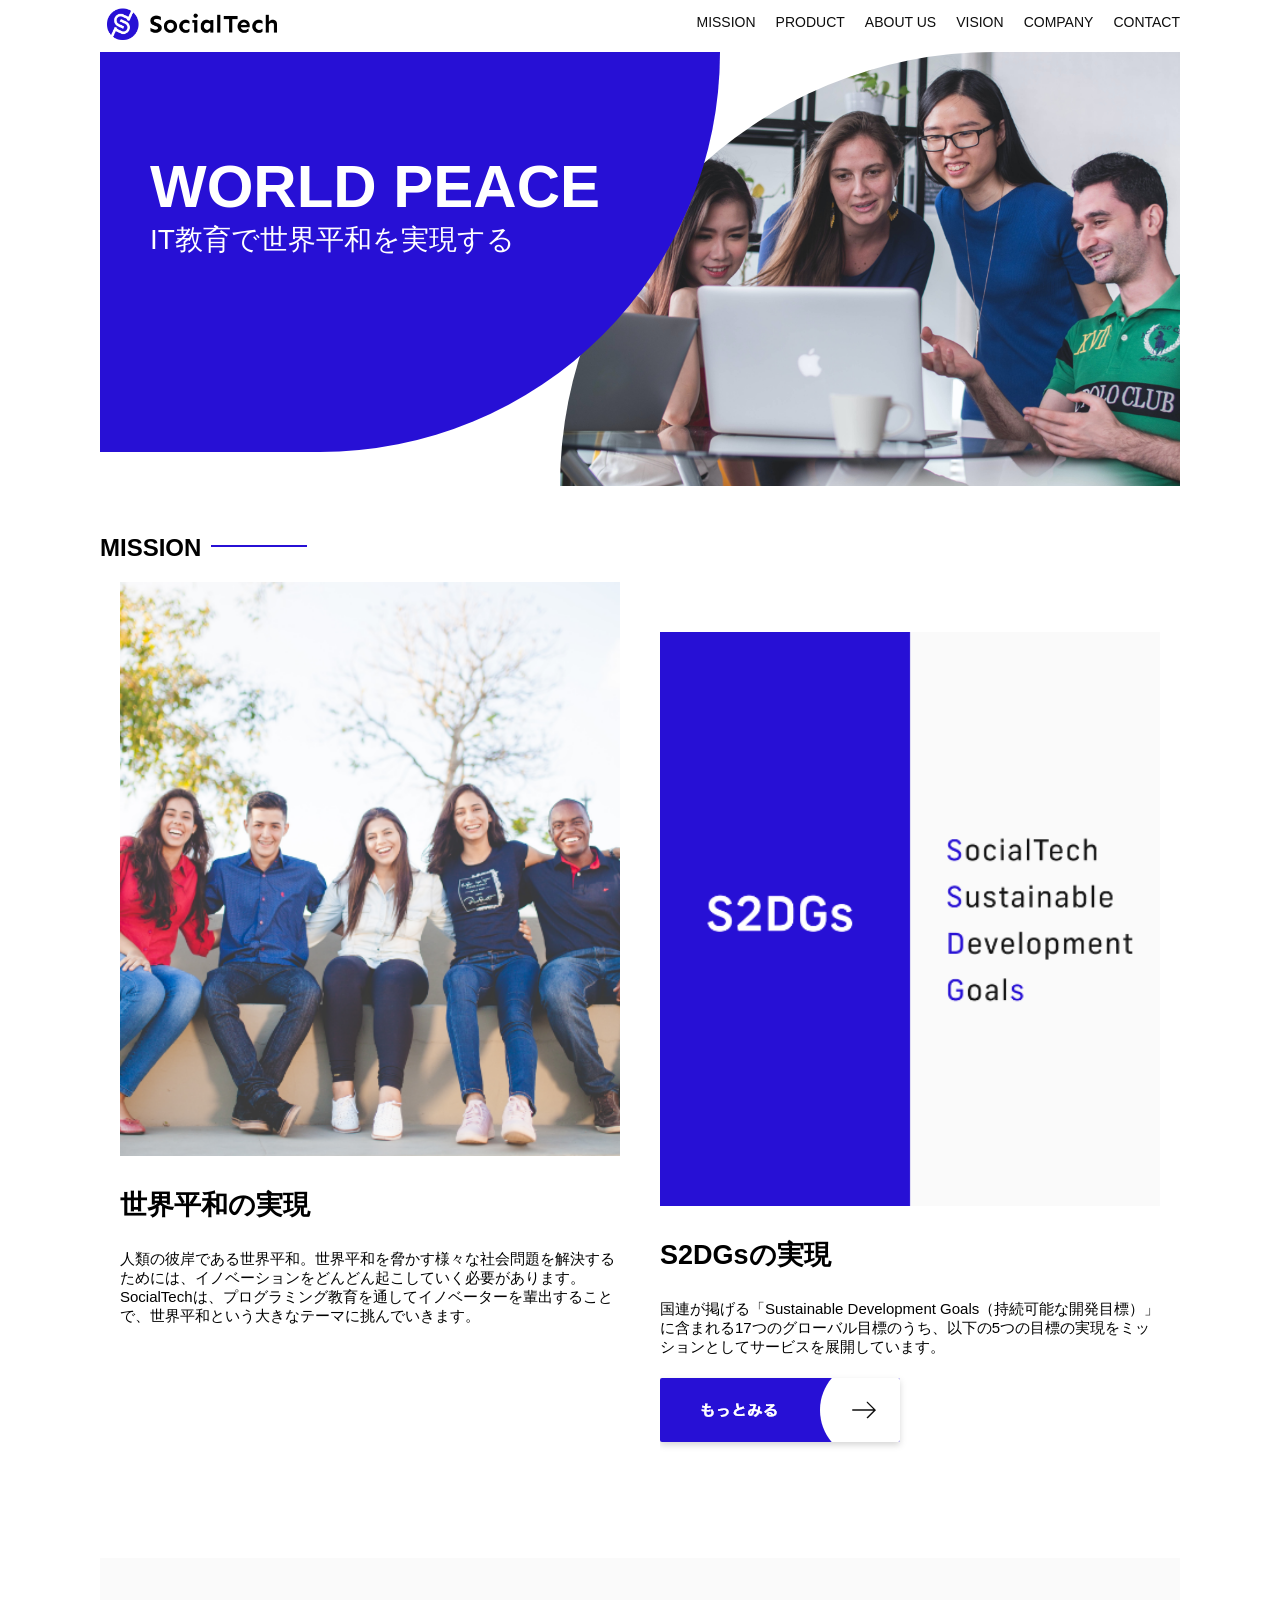
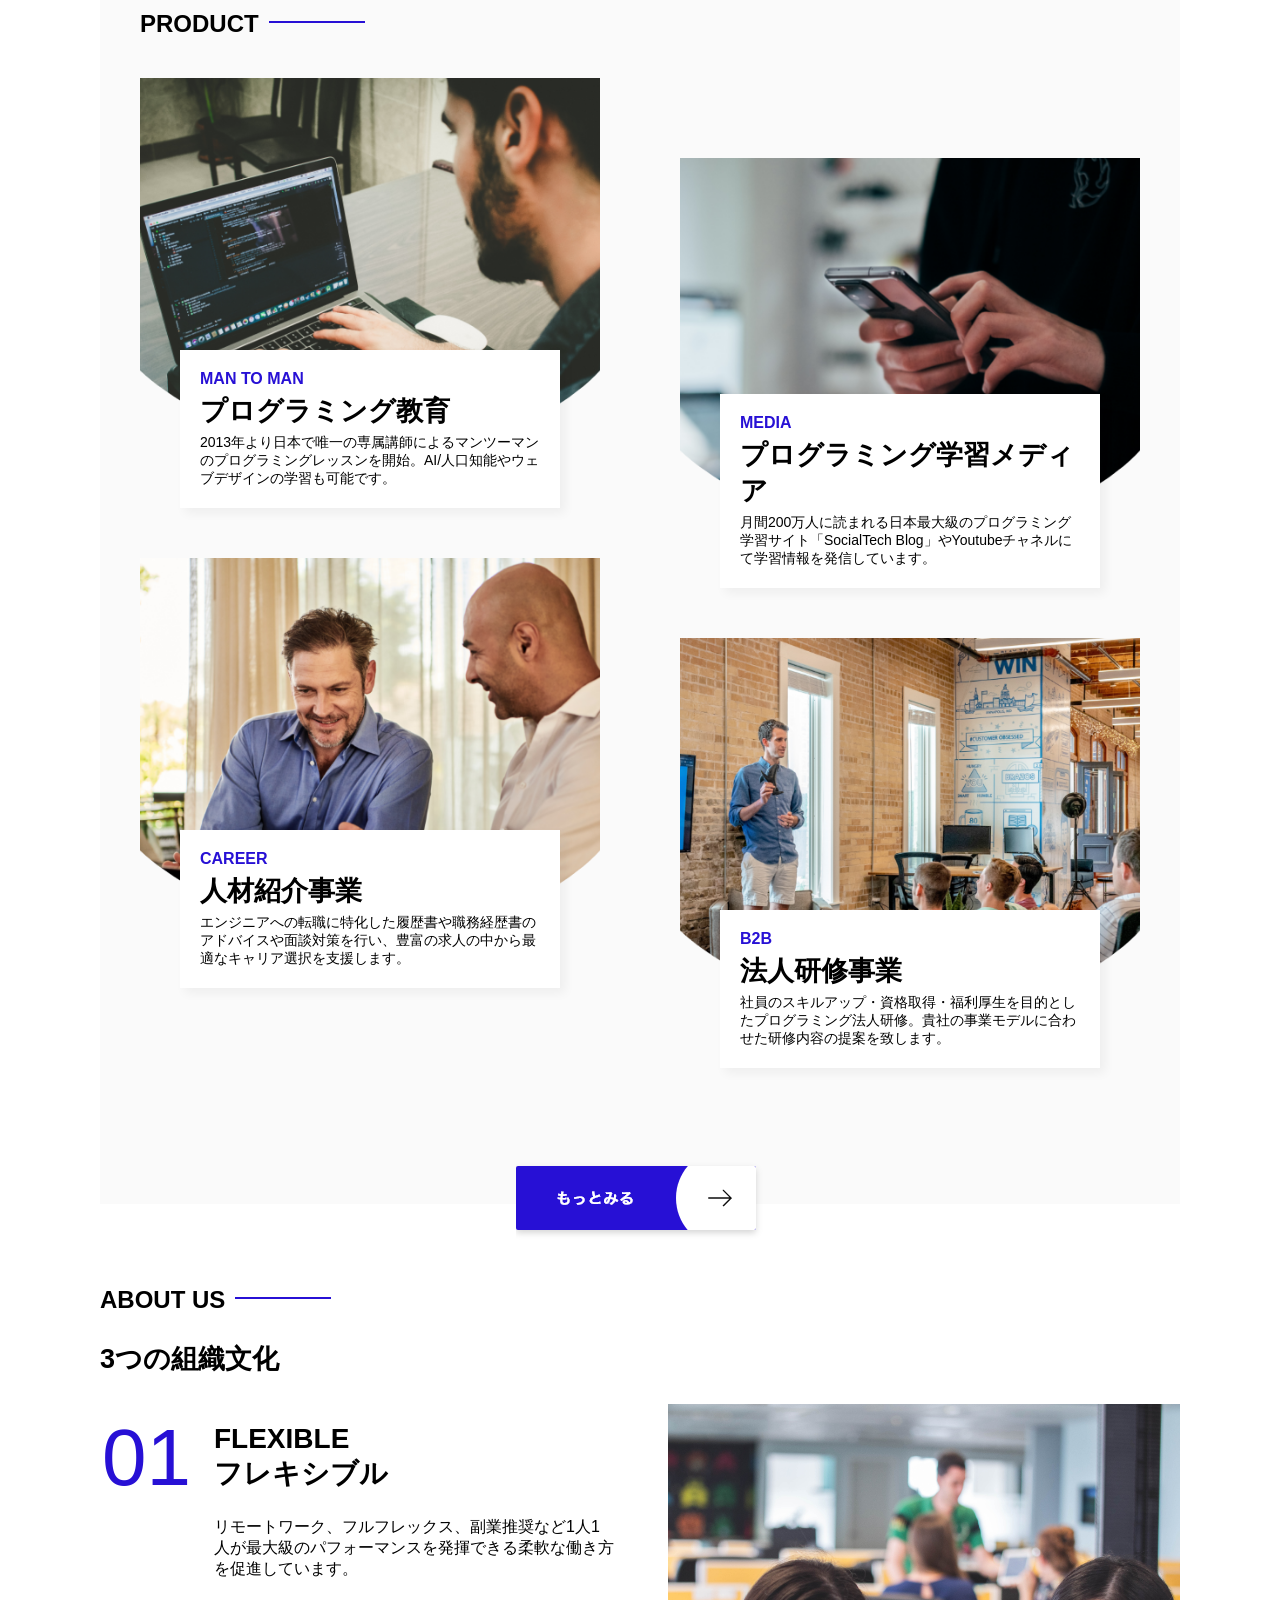
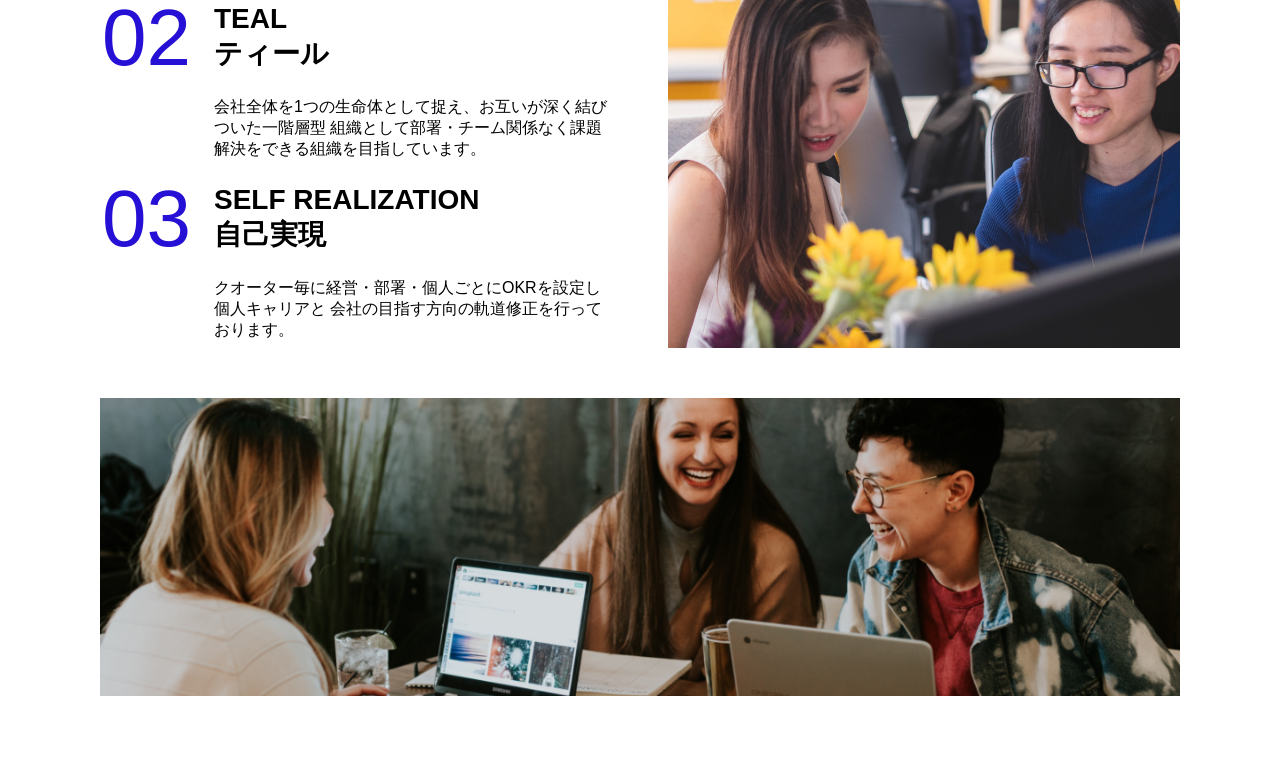
==== index.html @ 4860307a "ABOUT USを追記" ====
<!DOCTYPE html>
<html>
    <head>
        <title>SocialTech</title>
        <meta charset="UTF-8">
        <meta name="description" content="SocialTechはEdtech業界のリーディングカンパニーを目指します。">
        <meta name="viewport" content="width=device-width, initial-scale=1.0">
        <link rel="stylesheet" href="style.css">
    </head>
    <body>
        <!-- ヘッダー -->
         <header>
            <!-- ロゴ -->
             <a href="index.html" id="logo">
                <img src="images/logo.png" alt="トップページに戻る">
             </a>

             <!-- PC用ナビゲーション -->
             <nav id="nav-pc">
                <ul>
                    <li><a href="mission.html">MISSION</a></li>
                    <li><a href="product.html">PRODUCT</a></li>
                    <li><a href="index.html#aboutus">ABOUT US</a></li>
                    <li><a href="index.html#vision">VISION</a></li>
                    <li><a href="index.html#company">COMPANY</a></li>
                    <li><a href="index.html#contact">CONTACT</a></li>
                </ul>
             </nav>
         </header>
         <main>
            <article>
                <!-- メインビジュアル -->
                <section id="main-visual">
                    <div id="main-massage">
                        <h1>WORLD PEACE</h1>
                        <p>IT教育で世界平和を実現する</p>
                    </div>
                    <img src="images/index/index-main.png" alt="PCの周りに集まる多国籍の仲間たち">
                </section>
                <!-- ミッション -->
                <section id="mission">
                    <h2 class="index-h2">MISSION</h2>
                    <div id="mission-flex">
                        <div>
                            <img id="mission-photo" src="images/index/index-mission.png" alt="屋外のベンチで写真を撮影する多国籍の仲間たち">
                            <h3>世界平和の実現</h3>
                            <p>
                                人類の彼岸である世界平和。世界平和を脅かす様々な社会問題を解決するためには、イノベーションをどんどん起こしていく必要があります。SocialTechは、プログラミング教育を通してイノベーターを輩出することで、世界平和という大きなテーマに挑んでいきます。
                            </p>
                        </div>
                        <div>
                            <img id="s2dgs" src="images/index/s2dgs.png" alt="S2DGs">
                            <h3>S2DGsの実現</h3>
                            <p>国連が掲げる「Sustainable Development Goals（持続可能な開発目標）」に含まれる17つのグローバル目標のうち、以下の5つの目標の実現をミッションとしてサービスを展開しています。</p>
                            <a href="mission.html">
                                <img src="images/button-more.png" alt="もっと見る">
                            </a>
                        </div>
                    </div>
                </section>
                <!-- プロダクト -->
                <section id="product">
                    <h2 class="index-h2">PRODUCT</h2>
                    <div class="product-flex">
                        <div id="product-left">
                            <div>
                                <img class="product-photo" src="images/index/index-mantoman.png" alt="PCでコードを書く男性">
                                <div class="product-explain">
                                    <span>MAN TO MAN</span>
                                    <h3>プログラミング教育</h3>
                                    <p>2013年より日本で唯一の専属講師によるマンツーマンのプログラミングレッスンを開始。AI/人口知能やウェブデザインの学習も可能です。</p>
                                </div>
                            </div>
                            <div>
                                <img class="product-photo" src="images/index/index-career.png" alt="笑顔で話し合う2人の男性">
                                <div class="product-explain">
                                    <span>CAREER</span>
                                    <h3>人材紹介事業</h3>
                                    <p>エンジニアへの転職に特化した履歴書や職務経歴書のアドバイスや面談対策を行い、豊富の求人の中から最適なキャリア選択を支援します。</p>
                                </div>
                            </div>
                        </div>
                        <div id="product-right">
                            <div>
                                <img class="product-photo" src="images/index/index-media.png" alt="スマートフォンを操作する人">
                                <div class="product-explain">
                                    <span>MEDIA</span>
                                    <h3>プログラミング学習メディア</h3>
                                    <p>月間200万人に読まれる日本最大級のプログラミング学習サイト「SocialTech Blog」やYoutubeチャネルにて学習情報を発信しています。</p>
                                </div>
                            </div>
                            <div>
                                <img class="product-photo" src="images/index/index-b2b.png" alt="公演中の男性とそれを聴く人々">
                                <div class="product-explain">
                                    <span>B2B</span>
                                    <h3>法人研修事業</h3>
                                    <p>社員のスキルアップ・資格取得・福利厚生を目的としたプログラミング法人研修。貴社の事業モデルに合わせた研修内容の提案を致します。</p>
                                </div>
                            </div>
                        </div>
                    </div>
                    <div id="product-more">
                        <a href="product.html">
                            <img src="images/button-more.png" alt="もっと見る">
                        </a>
                    </div>
                </section>
                <!-- ABOUT US -->
                <section id="aboutus">
                   <h2 class="index-h2">ABOUT US</h2>
                   <h3>3つの組織文化</h3>
                   <div>
                    <table class="culture-table">
                        <tr>
                            <td class="culture-num">01</td>
                            <th><span class="culture-en">FLEXIBLE</span><br>フレキシブル</th>
                        </tr>
                        <tr>
                            <td>
                                <!-- 空のセル -->
                            </td>
                            <td class="culture-description">リモートワーク、フルフレックス、副業推奨など1人1人が最大級のパフォーマンスを発揮できる柔軟な働き方を促進しています。</td>
                        </tr>
                        <tr>
                            <td class="culture-num">02</td>
                            <th><span class="culture-en">TEAL</span><br>ティール</th>
                        </tr>
                        <tr>
                            <td>
                                <!-- 空のセル -->
                            </td>
                            <td class="culture-description">会社全体を1つの生命体として捉え、お互いが深く結びついた一階層型 組織として部署・チーム関係なく課題解決をできる組織を目指しています。</td>
                        </tr>
                        <tr>
                            <td class="culture-num">03</td>
                            <th><span class="culture-en">SELF REALIZATION</span><br>自己実現</th>
                        </tr>
                        <tr>
                            <td>
                                <!-- 空のセル -->
                            </td>
                            <td class="culture-description">クオーター毎に経営・部署・個人ごとにOKRを設定し個人キャリアと 会社の目指す方向の軌道修正を行っております。</td>
                        </tr>
                    </table>
                    <img class="culture-img" src="images/index/index-aboutus1.png" alt="笑顔で話し合う2人の女性">
                   </div>
                   <img class="culture-img2" src="images/index/index-aboutus2.png" alt="笑顔で話し合う3人の男女">
                </section>
            </article>
         </main>
    </body>
</html>
---- style.css ----
/* PC、スマホ共通スタイル */
* {
    box-sizing: border-box;
}

p {
    font-size: 15px;
}

body {
    max-width: 1080px;
    margin: 0 auto 0 auto;
    font-family: "Source Sans Pro", "Hiragino Kaku Gothic ProN", Meiryo, Arial, sans-serif;
}

/* ヘッダー */
header {
    display: flex;
    justify-content: space-between;
}

/* ナビゲーションのレイアウト */
#nav-pc {
    font-size: 14px;
}

ul {
    padding-left: 0;
    display: flex;
}

li {
    list-style: none;
}

#nav-pc a {
    text-decoration: none;
    margin-left: 20px;
    color: #0d0d0d;
}

#nav-pc a:hover {
    text-decoration: underline;
}

/* メインビジュアル */
#main-visual {
    position: relative;
    height: 400px;
}


#main-massage {
    position: absolute;
    top: 0px;
    left: 0px;
    background-color: #2710d5;
    color: #ffffff;
    border-radius: 0 0 476px 0;
    max-width: 620px;
    width: 100%;
    height: 100%;
    z-index: 11;
}

#main-massage > h1 {
    font-size: 60px;
    margin: 100px 0 0 50px;
}

#main-massage > p {
    font-size: 28px;
    margin: 0 0 0 50px;
}

#main-visual > img {
    max-width: 620px;
    border-radius: 476px 0 0 0;
    position: absolute;
    top: 0px;
    right: 0px;
    z-index: 10;
}

/* 見出し */
h2 {
    margin: 40px 0 0 0;
}

h2::after {
    content: url("images/line.png");
    margin-left: 10px;
}

h3 {
    font-size: 27px;
}

/* ミッション */
#mission {
    margin: 80px auto 80px auto;
}

#mission-flex {
    display: flex;
}

#mission-flex > div {
    width: 50%;
    margin: 20px;
}

#mission-photo {
    width: 100%;
}

#s2dgs {
    margin: 50px 0 0 0;
    width: 100%;
}

/* プロダクト */
#product {
    background-color: #fafafa;
    margin: 80px 0 80px 0;
    padding: 10px 40px 0px 40px;
}

/* 外枠 */
#product .product-flex {
    margin: 40px 0 0 0;
    display: flex;
}

/* 左のカラム */
#product-left {
    width: 50%;
    margin-right: 20px;
}

/* 右のカラム */
#product-right {
    width: 50%;
    margin-left: 20px;
    margin-top: 80px;
}

/* 画像+説明の枠 */
#product-left > div {
    position: relative;
    height: 480px;
    margin-right: 20px;
}

#product-right > div {
    position: relative;
    height: 480px;
    margin-left: 20px;
}

/* 画像 */
.product-photo {
    width: 100%
}

/* 説明文の枠 */
.product-explain {
    background-color: #ffffff;
    position: absolute;
    left: 0;
    bottom: 50px;
    margin: 0 40px 0 40px;
    padding: 20px;
    box-shadow: 5px 5px 10px rgba(0, 0, 0, 0.05);
}

/* 説明文の英語 */
.product-explain > span {
    color: #2710d5;
    font-weight: bold;
    font-size: 16px;
    margin: 0;
}

/* 説明文の見出し */
.product-explain > h3 {
    margin: 5px 0 5px 0;
}

/* 説明文 */
.product-explain > p {
    font-size: 14px;
    margin: 0;
}

/* 「もっと見る」ボタン */
#product-more {
    text-align: center;
}

#product-more a {
    position: relative;
    bottom: -42px;
}

/* ABOUT US */
#aboutus {
    margin: 80px auto;
}

/* 3つの組織文化と画像を入れる枠 */
#aboutus > div {
    display: flex;
}

/* 画像 */
.culture-img {
    width: 50%;
    align-self: flex-start;
}

.culture-img2 {
    margin-top: 50px;
    width: 100%;
}

/* 3つの組織文化の表 */
.culture-table {
    margin: 0 50px 0 0;
}

/* 番号 */
.culture-num {
    font-size: 80px;
    color: #2710d5;
    padding: 0 20px 0 0;
}

/* 見出し */
.culture-table th {
    text-align: left;
    font-size: 28px;
    font-weight: bold;
}
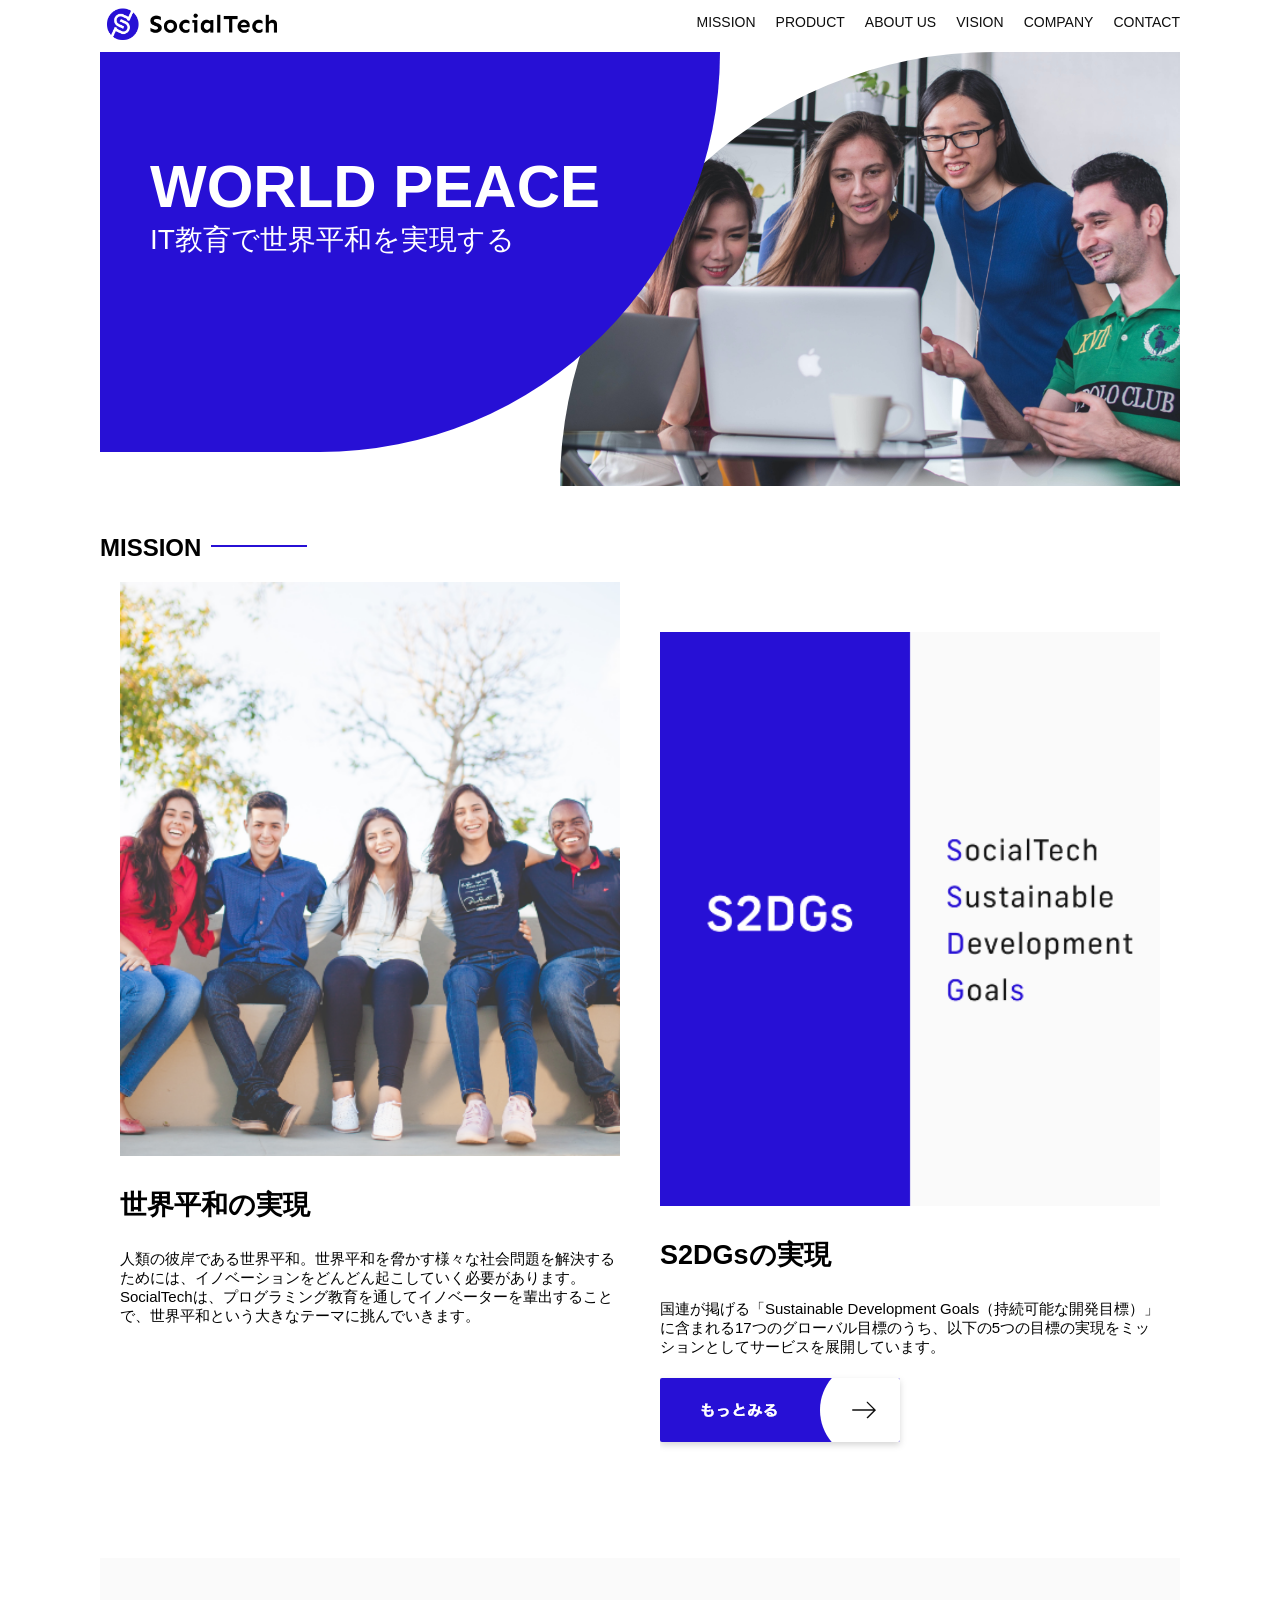
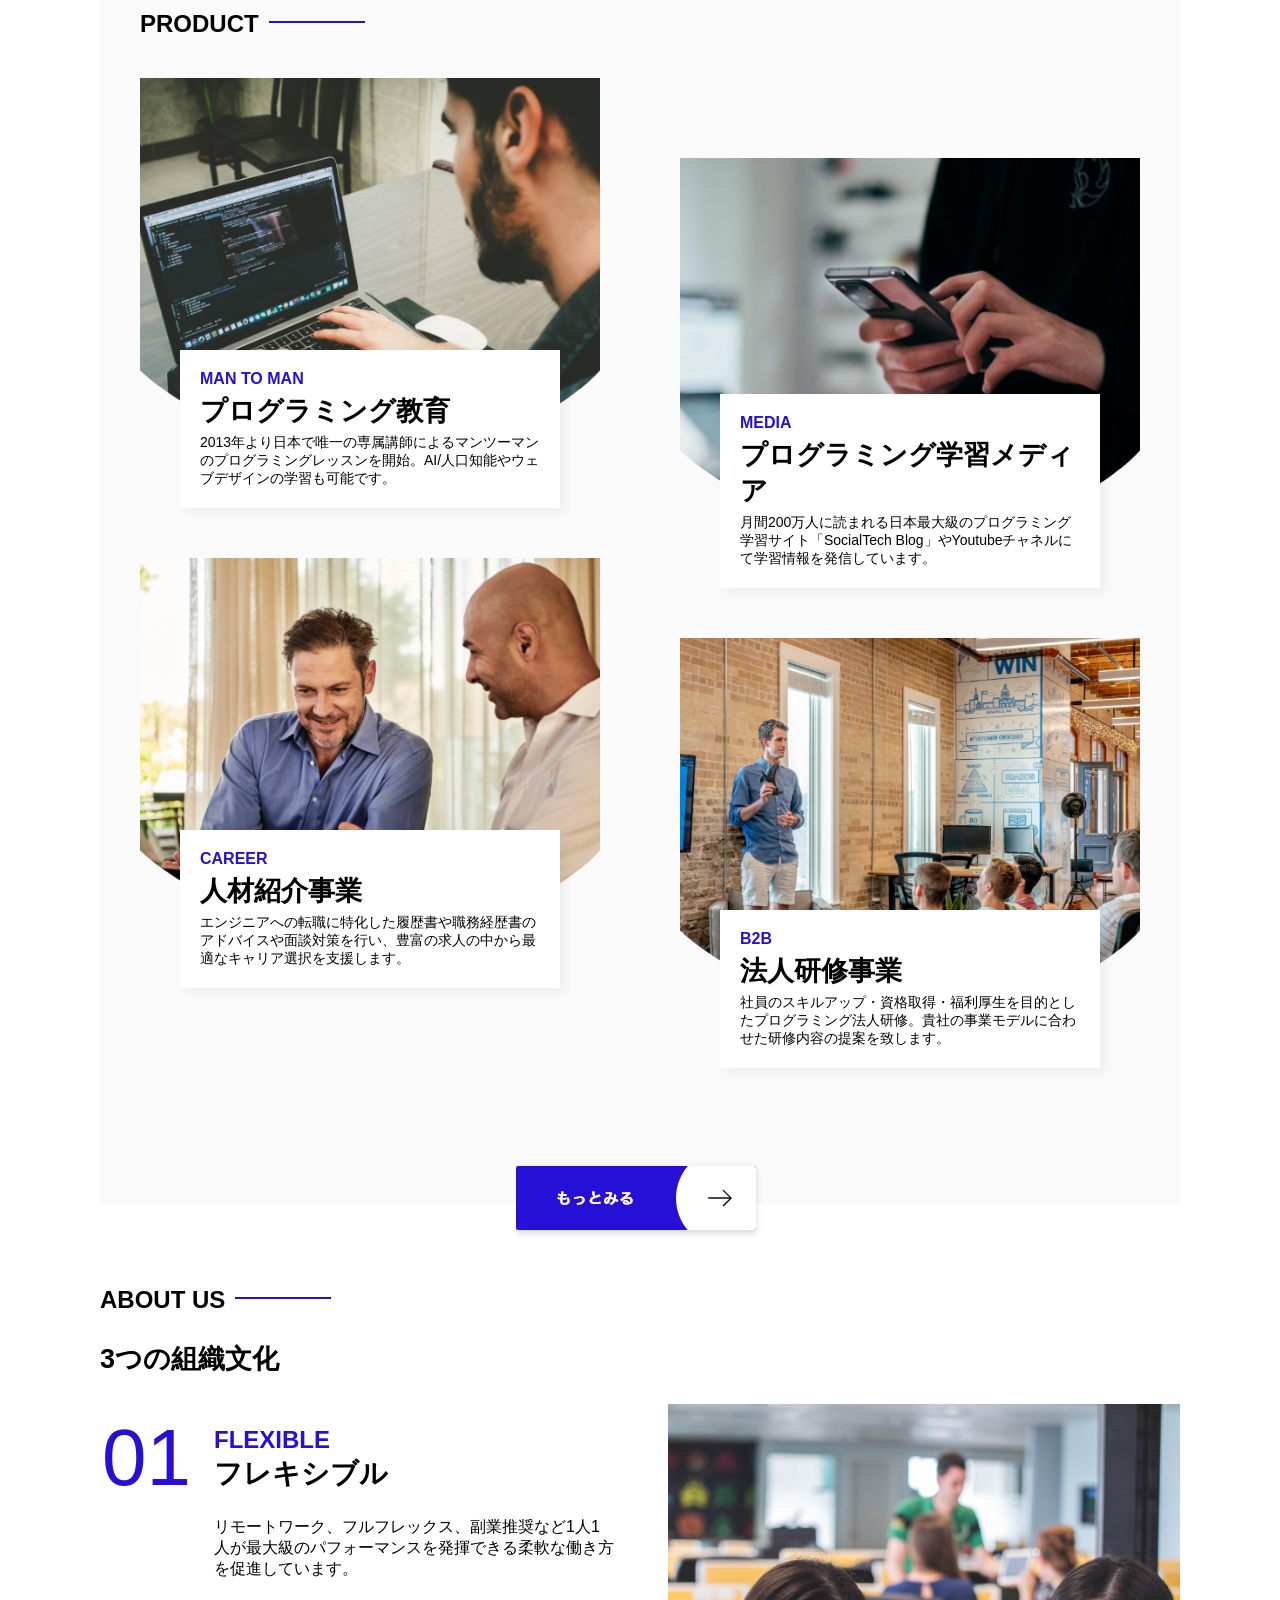
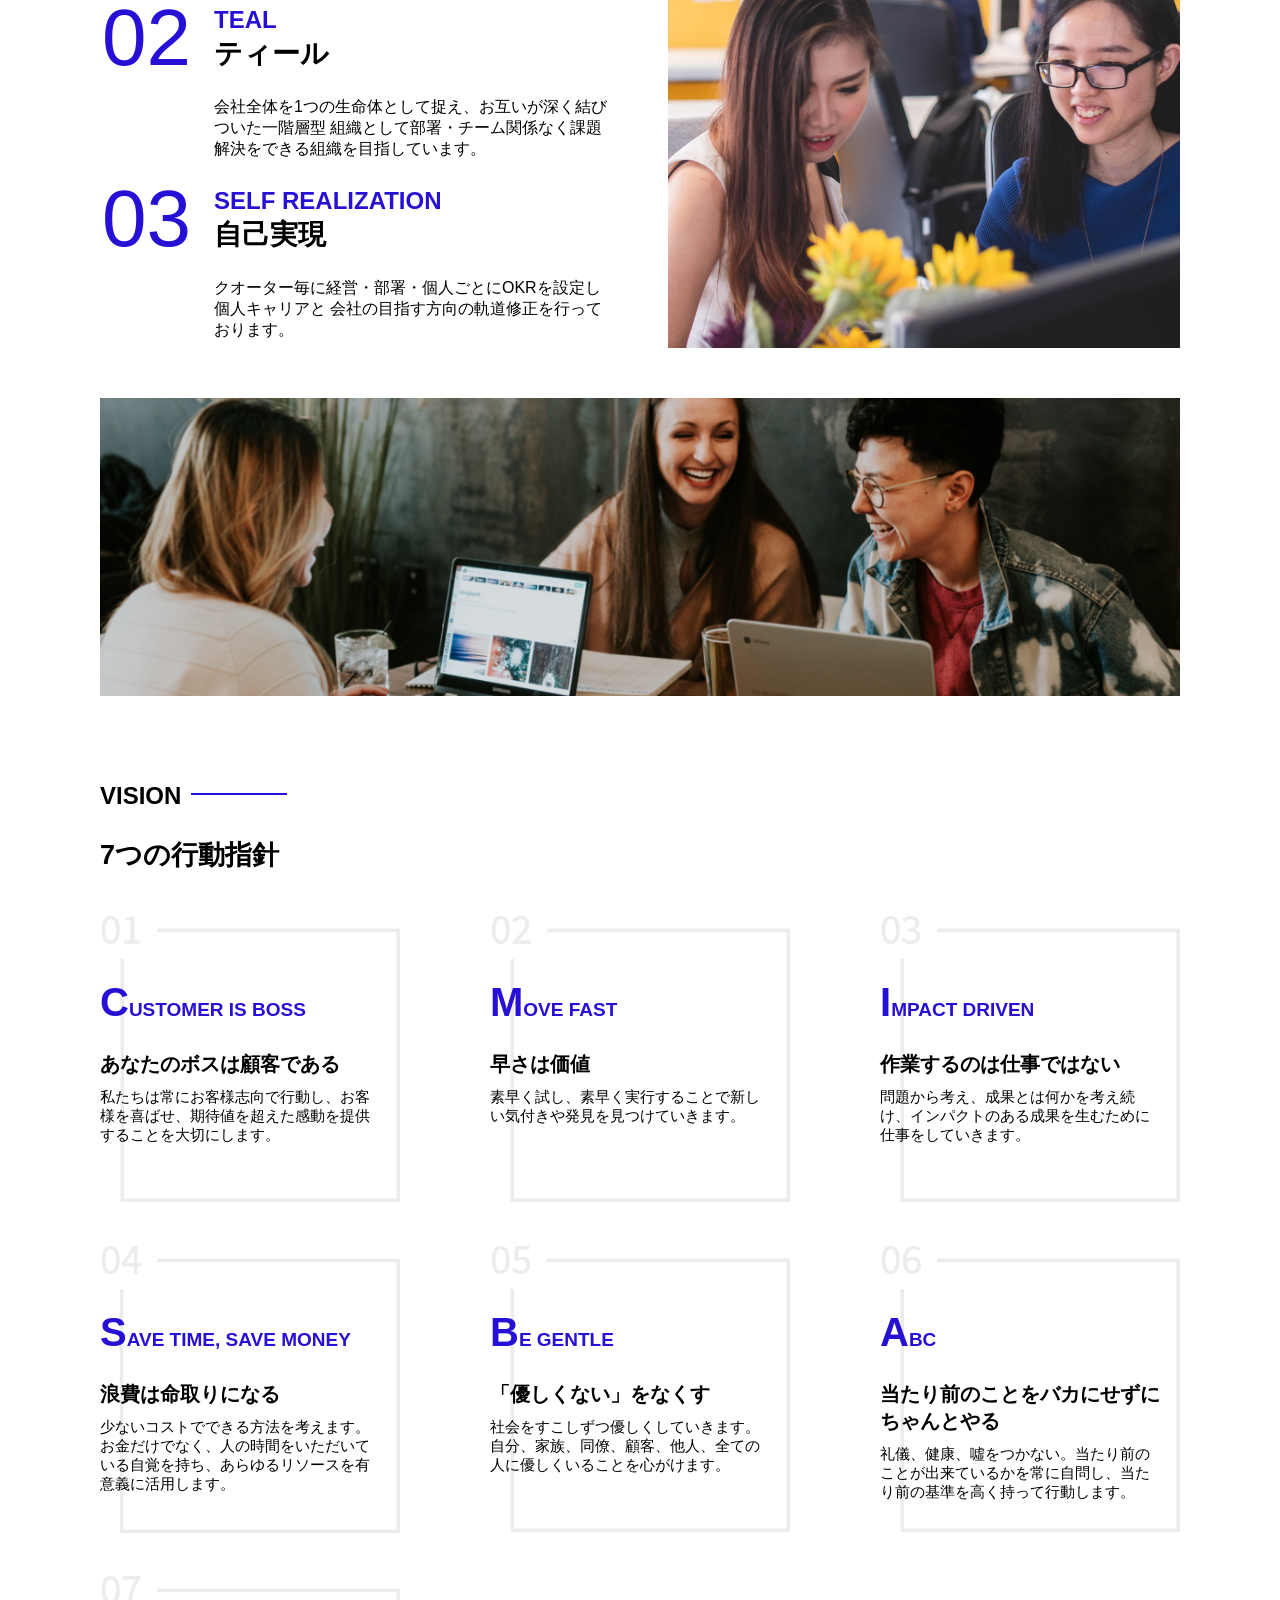
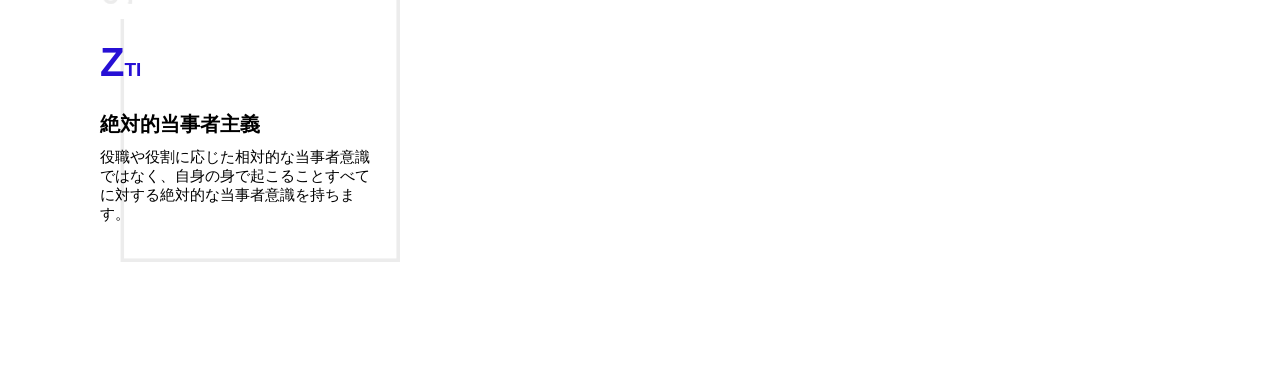
==== commit c4615d7c: "VISIONを追加" ====
--- a/index.html
+++ b/index.html
@@ -146,6 +146,69 @@
                    </div>
                    <img class="culture-img2" src="images/index/index-aboutus2.png" alt="笑顔で話し合う3人の男女">
                 </section>
+                <!-- VISION -->
+                <section id="vision">
+                    <h2 class="index-h2">VISION</h2>
+                    <h3>7つの行動指針</h3>
+                    <div>
+                        <div class="vision-box">
+                            <img src="images/index/vision-01.png" alt="01">
+                            <div>
+                                <h4>CUSTOMER IS BOSS</h4>
+                                <h5>あなたのボスは顧客である</h5>
+                                <p>私たちは常にお客様志向で行動し、お客様を喜ばせ、期待値を超えた感動を提供することを大切にします。</p>
+                            </div>
+                        </div>
+                        <div class="vision-box">
+                            <img src="images/index/vision-02.png" alt="02">
+                            <div>
+                                <h4>MOVE FAST</h4>
+                                <h5>早さは価値</h5>
+                                <p>素早く試し、素早く実行することで新しい気付きや発見を見つけていきます。</p>
+                            </div>
+                        </div>
+                        <div class="vision-box">
+                            <img src="images/index/vision-03.png" alt="03">
+                            <div>
+                                <h4>IMPACT DRIVEN</h4>
+                                <h5>作業するのは仕事ではない</h5>
+                                <p>問題から考え、成果とは何かを考え続け、インパクトのある成果を生むために仕事をしていきます。</p>
+                            </div>
+                        </div>
+                        <div class="vision-box">
+                            <img src="images/index/vision-04.png" alt="04">
+                            <div>
+                                <h4>SAVE TIME, SAVE MONEY</h4>
+                                <h5>浪費は命取りになる</h5>
+                                <p>少ないコストでできる方法を考えます。お金だけでなく、人の時間をいただいている自覚を持ち、あらゆるリソースを有意義に活用します。</p>
+                            </div>
+                        </div>
+                        <div class="vision-box">
+                            <img src="images/index/vision-05.png" alt="05">
+                            <div>
+                                <h4>BE GENTLE</h4>
+                                <h5>「優しくない」をなくす</h5>
+                                <p>社会をすこしずつ優しくしていきます。自分、家族、同僚、顧客、他人、全ての人に優しくいることを心がけます。</p>
+                            </div>
+                        </div>
+                        <div class="vision-box">
+                            <img src="images/index/vision-06.png" alt="06">
+                            <div>
+                                <h4>ABC</h4>
+                                <h5>当たり前のことをバカにせずにちゃんとやる</h5>
+                                <p>礼儀、健康、噓をつかない。当たり前のことが出来ているかを常に自問し、当たり前の基準を高く持って行動します。</p>
+                            </div>
+                        </div>
+                        <div class="vision-box">
+                            <img src="images/index/vision-07.png" alt="07">
+                            <div>
+                                <h4>ZTI</h4>
+                                <h5>絶対的当事者主義</h5>
+                                <p>役職や役割に応じた相対的な当事者意識ではなく、自身の身で起こることすべてに対する絶対的な当事者意識を持ちます。</p>
+                            </div>
+                        </div>
+                    </div>
+                </section>
             </article>
          </main>
     </body>
--- a/style.css
+++ b/style.css
@@ -241,4 +241,74 @@
     text-align: left;
     font-size: 28px;
     font-weight: bold;
+}
+
+/* 組織文化英語 */
+.culture-en {
+    color: #2710d5;
+    font-size: 24px;
+}
+
+/* 説明文 */
+.culture-description {
+    margin: 0;
+}
+
+/* ビジョン */
+#vision {
+    margin: 80px auto 80px auto;
+}
+
+/* セクション内の外枠 */
+#vision > div {
+    display: flex;
+    justify-content: space-between;
+    flex-wrap: wrap;
+}
+
+/* 7つの行動指針の枠 */
+.vision-box {
+    width: 300px;
+    height: 300px;
+    margin-bottom: 30px;
+    position: relative;
+}
+
+/* 画像 */
+.vision-box > img {
+    width: 100%;
+    position: relative;
+    z-index: 30;
+}
+
+/* 見出しと説明文 */
+.vision-box > div {
+    position: absolute;
+    top: 0;
+    left: 0;
+    z-index: 31;
+    margin-right: 20px;
+}
+
+/* 英語の見出し */
+.vision-box > div > h4 {
+    color: #2710d5;
+    font-size: 19px;
+    margin-top: 80px;
+}
+
+/* h4の1文字目 */
+.vision-box > div > h4::first-letter {
+    font-size: 40px;
+}
+
+/* 日本語の見出し */
+.vision-box > div > h5 {
+    font-size: 20px;
+    margin: 0 0 0 0;
+}
+
+/* 説明文 */
+.vision-box > div > p {
+    margin: 10px 0 0 0;
 }
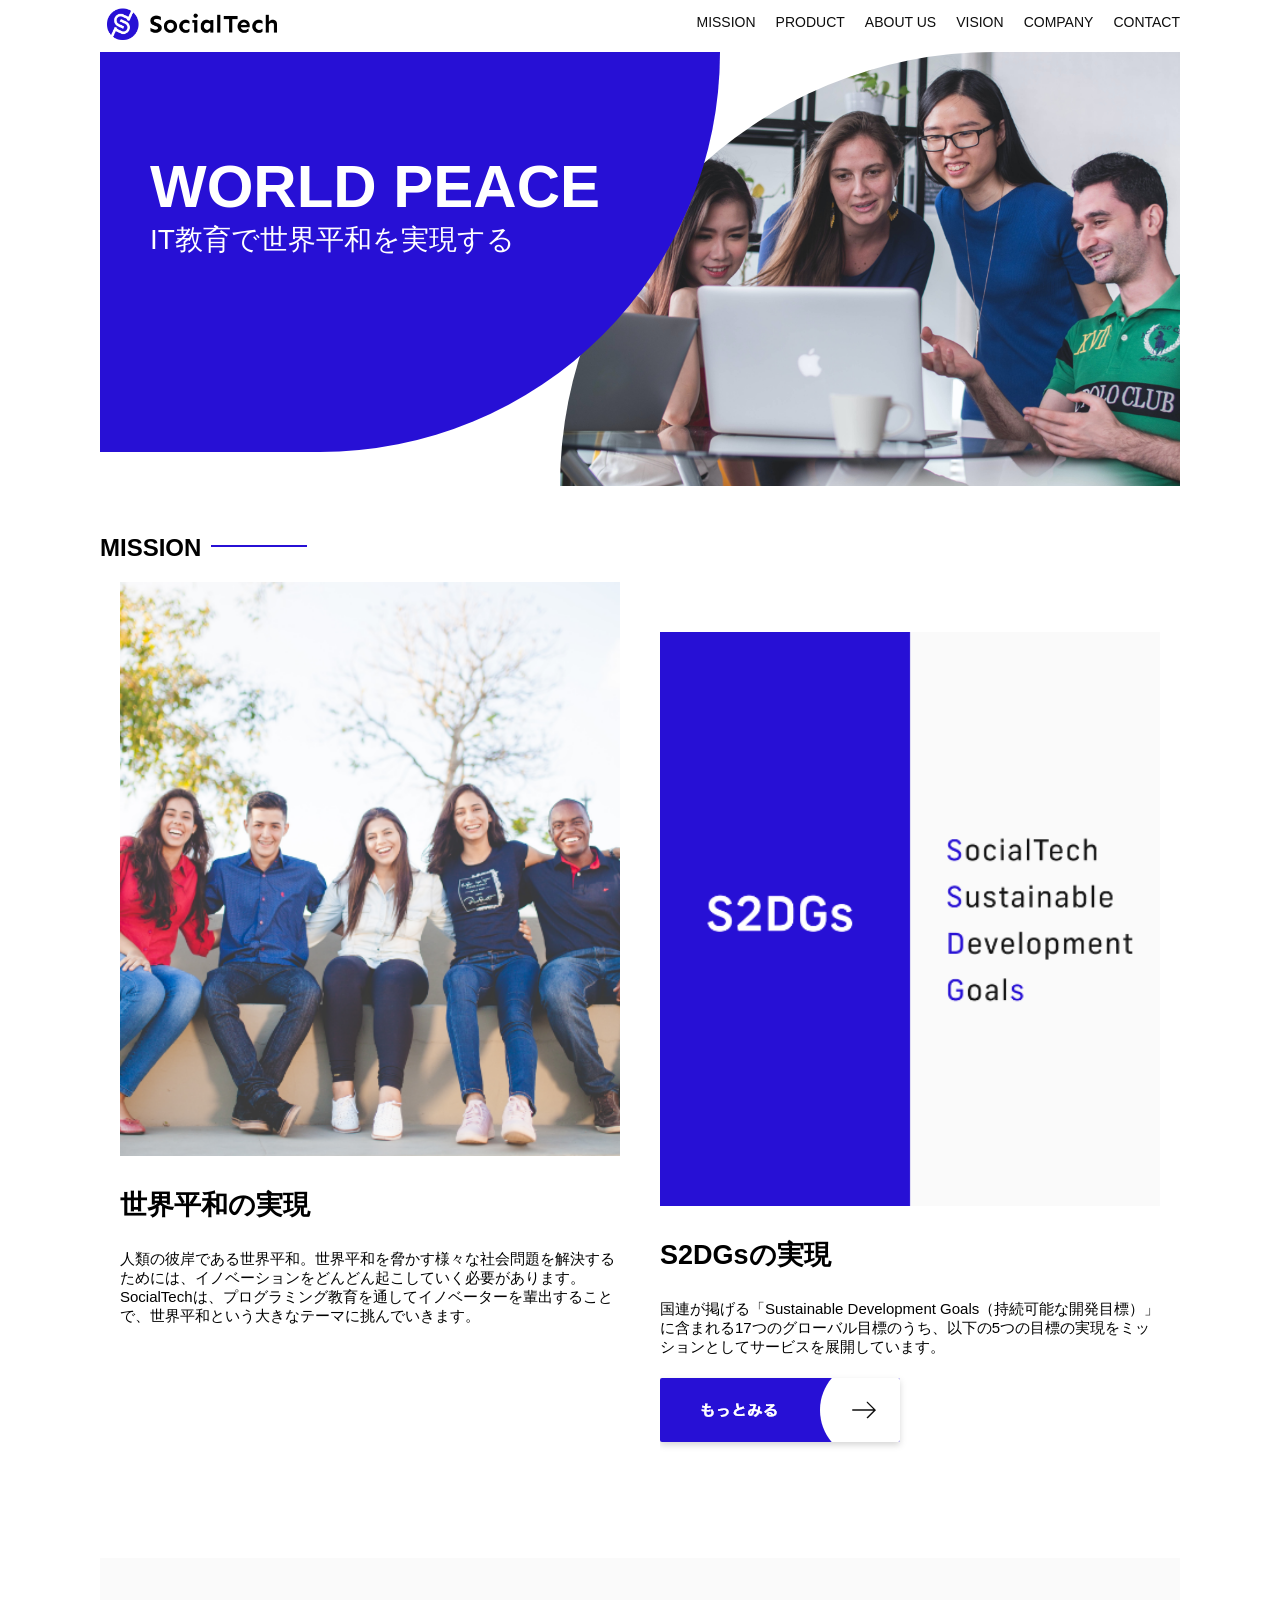
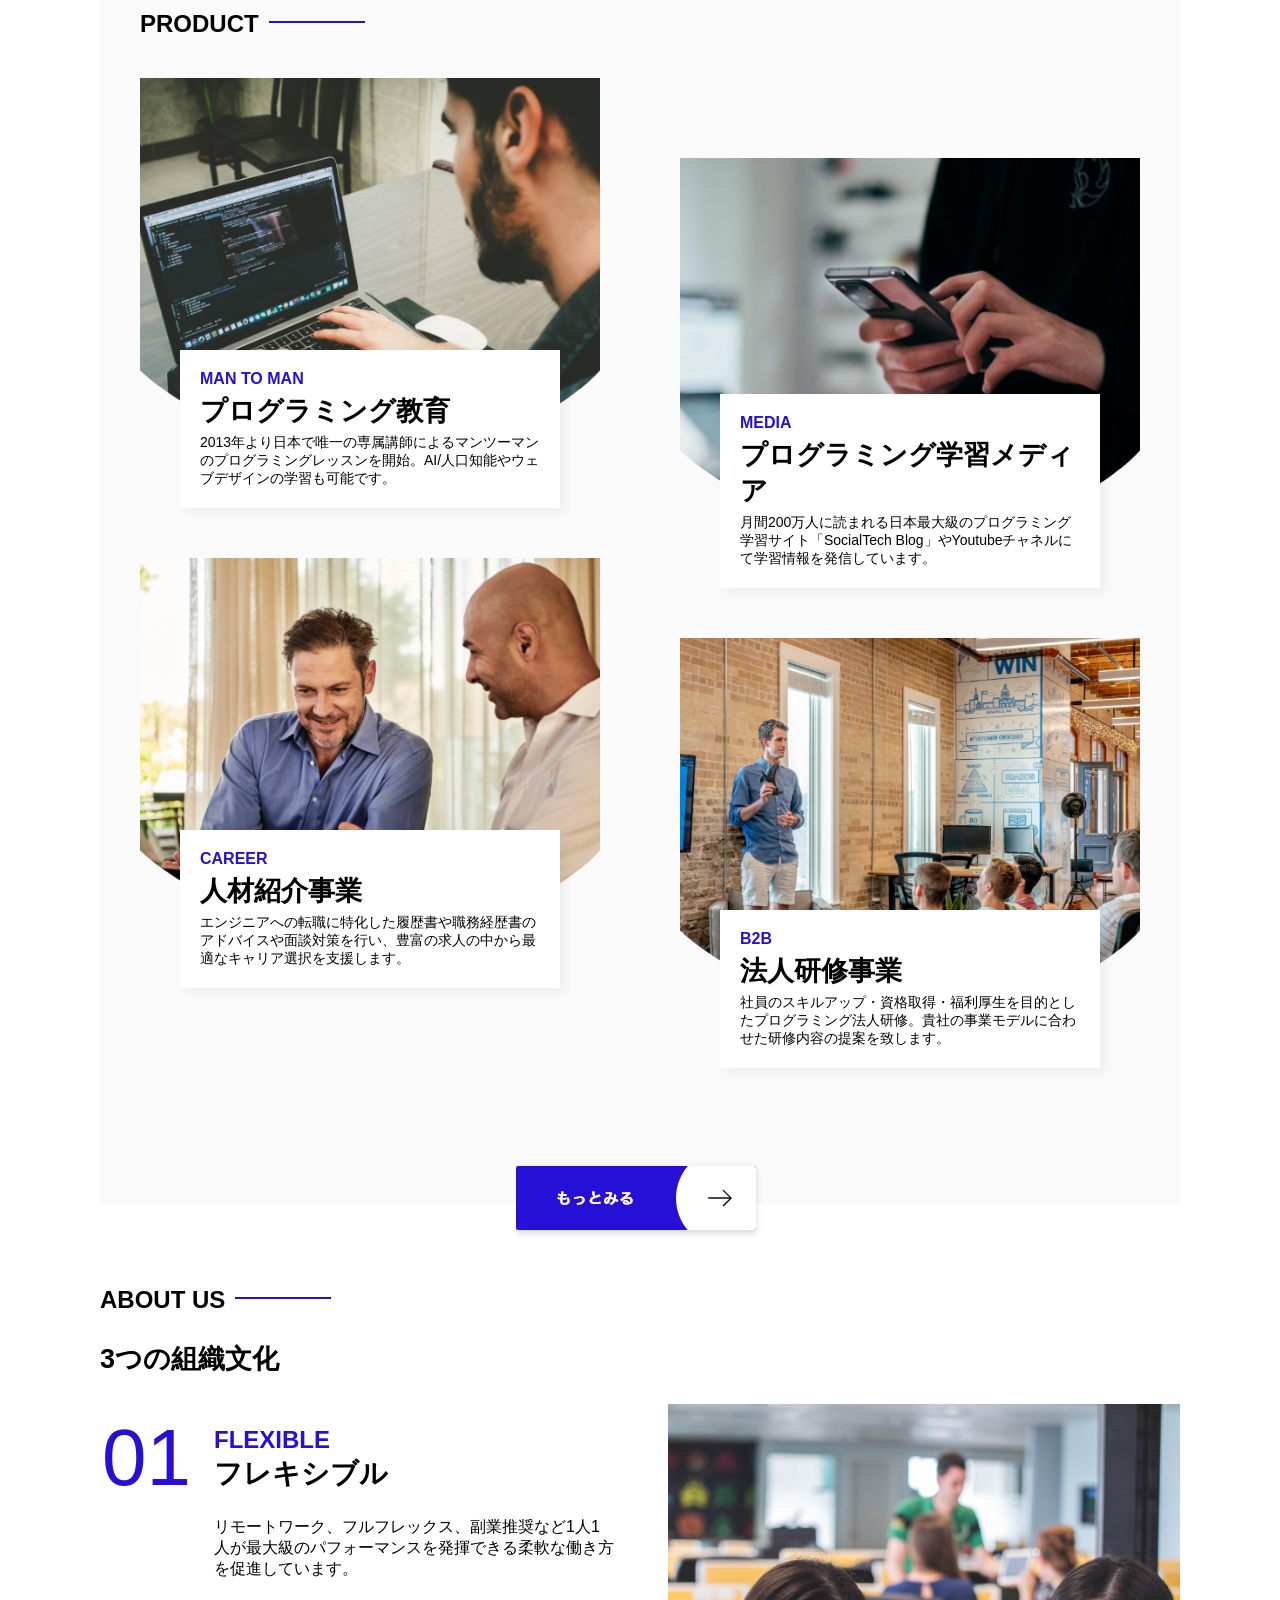
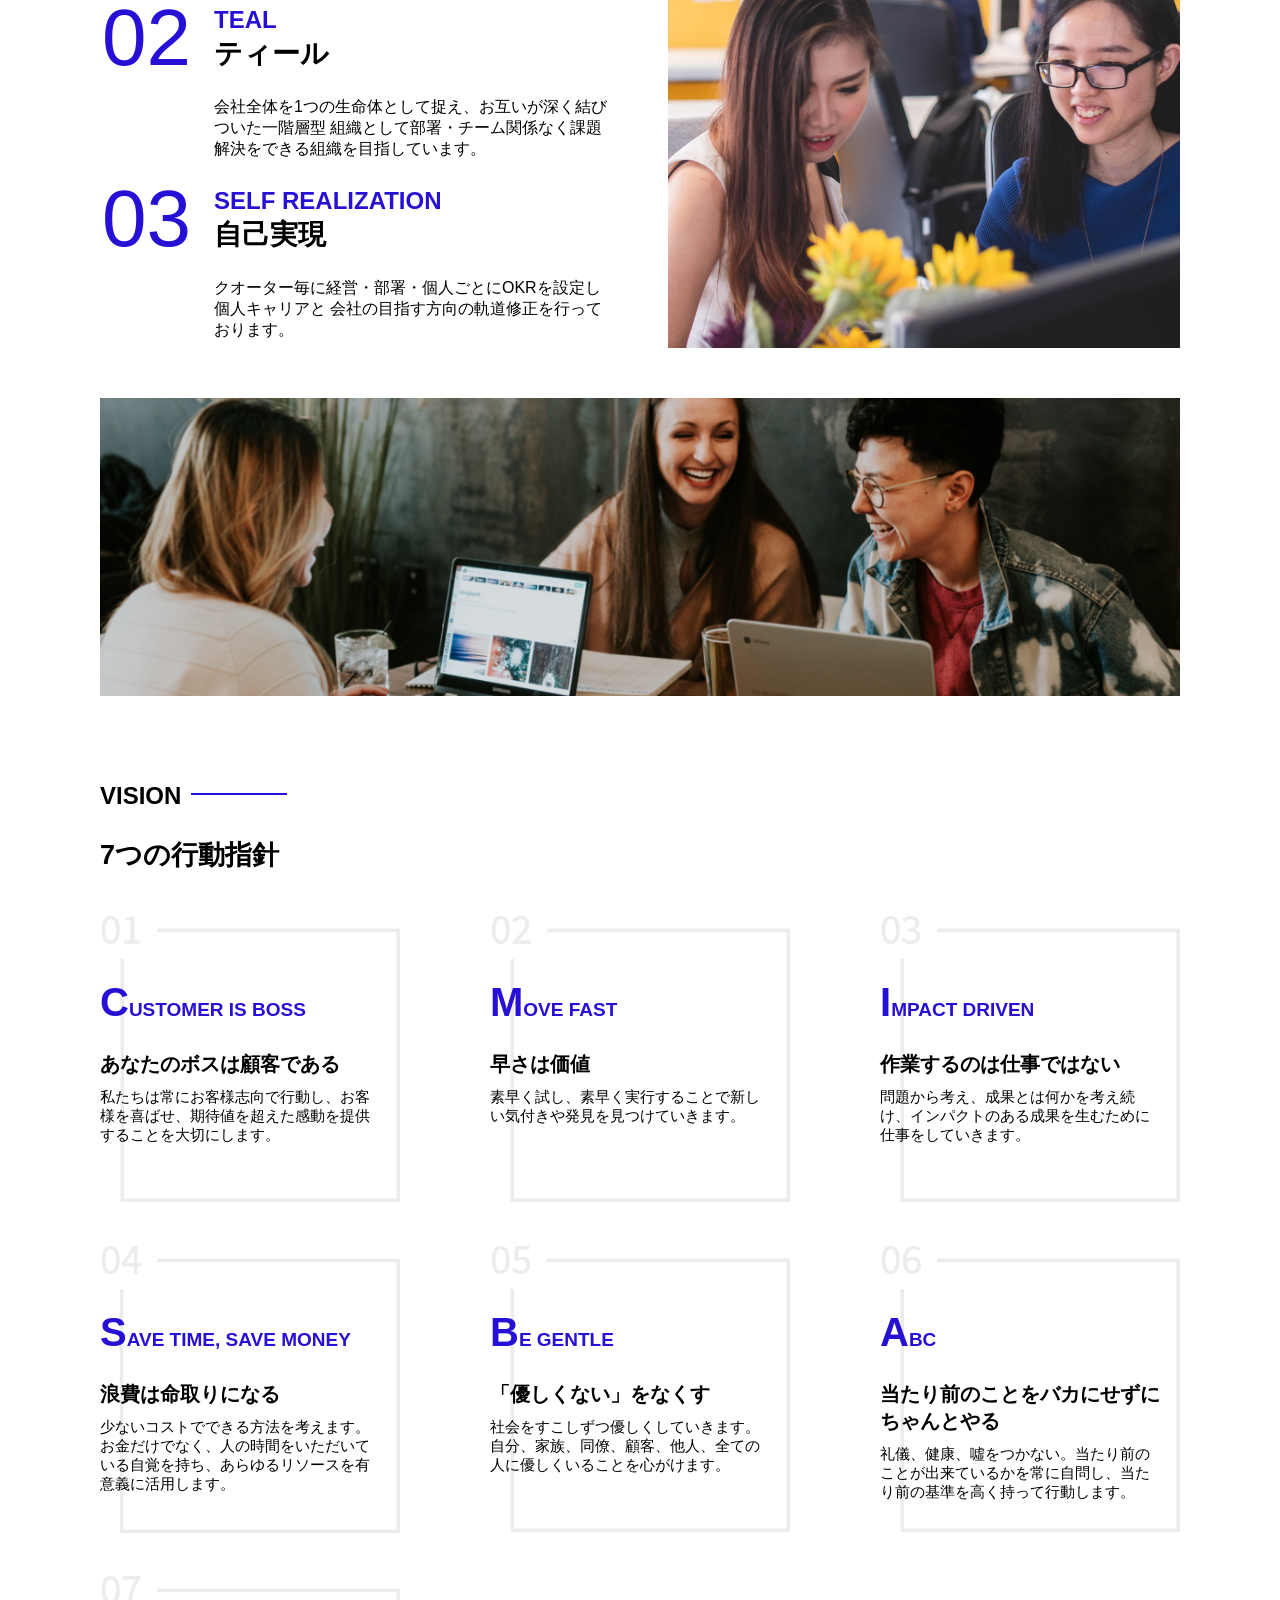
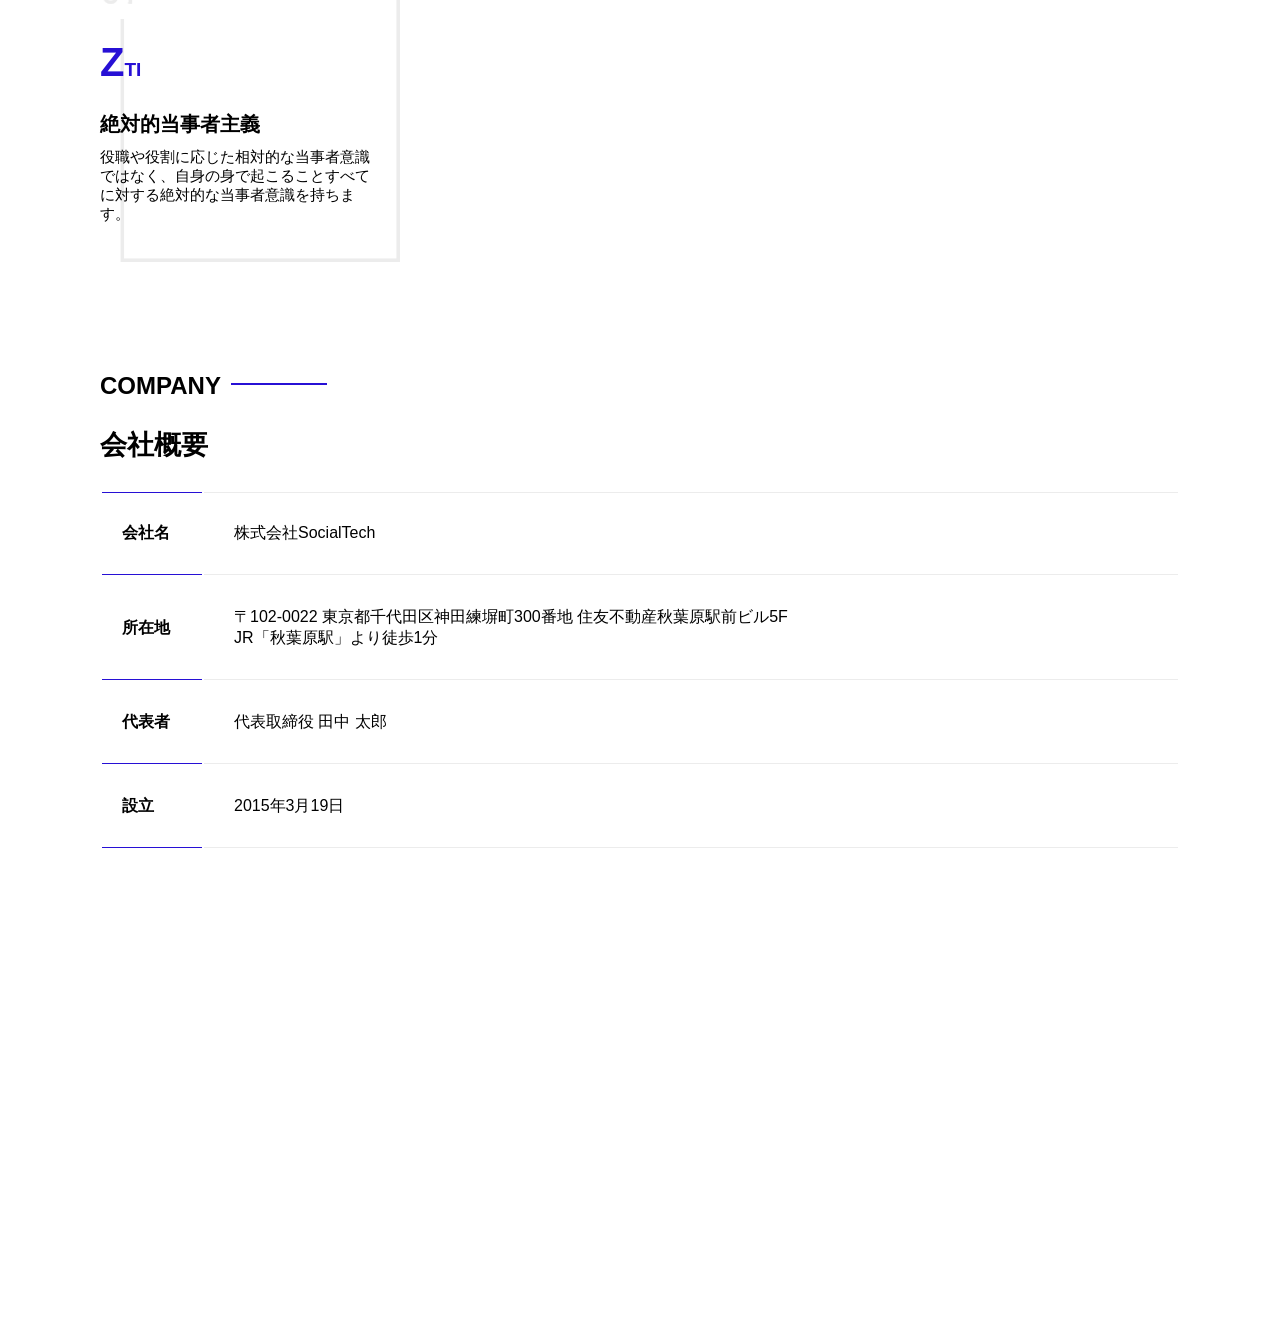
==== commit 25744f29: "COMPANYを追加" ====
--- a/index.html
+++ b/index.html
@@ -209,6 +209,33 @@
                         </div>
                     </div>
                 </section>
+                <!-- COMPANY -->
+                <section id="company">
+                    <h2 class="index-h2">COMPANY</h2>
+                    <h3>会社概要</h3>
+                    <table id="company-table">
+                        <tr>
+                            <th class="tableheader tableheader-first">会社名</th>
+                            <td class="cell cell-first">株式会社SocialTech</td>
+                        </tr>
+                        <tr>
+                            <th class="tableheader">所在地</th>
+                            <td class="cell">〒102-0022 東京都千代田区神田練塀町300番地 住友不動産秋葉原駅前ビル5F<br>JR「秋葉原駅」より徒歩1分</td>
+                        </tr>
+                        <tr>
+                            <th class="tableheader">代表者</th>
+                            <td class="cell">代表取締役 田中 太郎</td>
+                        </tr>
+                        <tr>
+                            <th class="tableheader">設立</th>
+                            <td class="cell">2015年3月19日</td>
+                        </tr>
+                    </table>
+                    <iframe
+                    src="https://www.google.com/maps/embed?pb=!1m18!1m12!1m3!1d3240.0686781122636!2d139.77207767413725!3d35.69992752894944!2m3!1f0!2f0!3f0!3m2!1i1024!2i768!4f13.1!3m3!1m2!1s0x60188fee13660e23%3A0x77137876edf742ac!2z5L2P5Y-L5LiN5YuV55Sj56eL6JGJ5Y6f6aeF5YmN44OT44Or!5e0!3m2!1sja!2sjp!4v1785755436897!5m2!1sja!2sjp" width="600" height="450" style="border:0;" allowfullscreen="" loading="lazy" referrerpolicy="strict-origin-when-cross-origin"
+                    style="border: 0" allowfullscreen="" loading="lazy">
+                    </iframe>
+                </section>
             </article>
          </main>
     </body>
--- a/style.css
+++ b/style.css
@@ -311,4 +311,47 @@
 /* 説明文 */
 .vision-box > div > p {
     margin: 10px 0 0 0;
+}
+
+/* 会社概要 */
+#company {
+    margin: 80px auto 80px auto;
+}
+
+#company-table {
+    width: 100%;
+}
+
+.tableheader {
+    text-align: left;
+    padding: 20px 20px 20px 20px;
+    border-bottom-color: #2710d5;
+    border-bottom-width: 1px;
+    border-bottom-style: solid;
+    width: 100px;
+}
+
+.tableheader-first {
+    border-top-color: #2710d5;
+    border-top-width: 1px;
+    border-top-style: solid;
+}
+
+.cell {
+    padding: 30px;
+    border-bottom-color: #ececec;
+    border-bottom-width: 1px;
+    border-bottom-style: solid;
+}
+
+.cell-first {
+    border-top-color: #ececec;
+    border-top-width: 1px;
+    border-top-style: solid;
+}
+
+#company > iframe {
+    width: 100%;
+    height: 368px;
+    margin: 40px 0 0 0;
 }
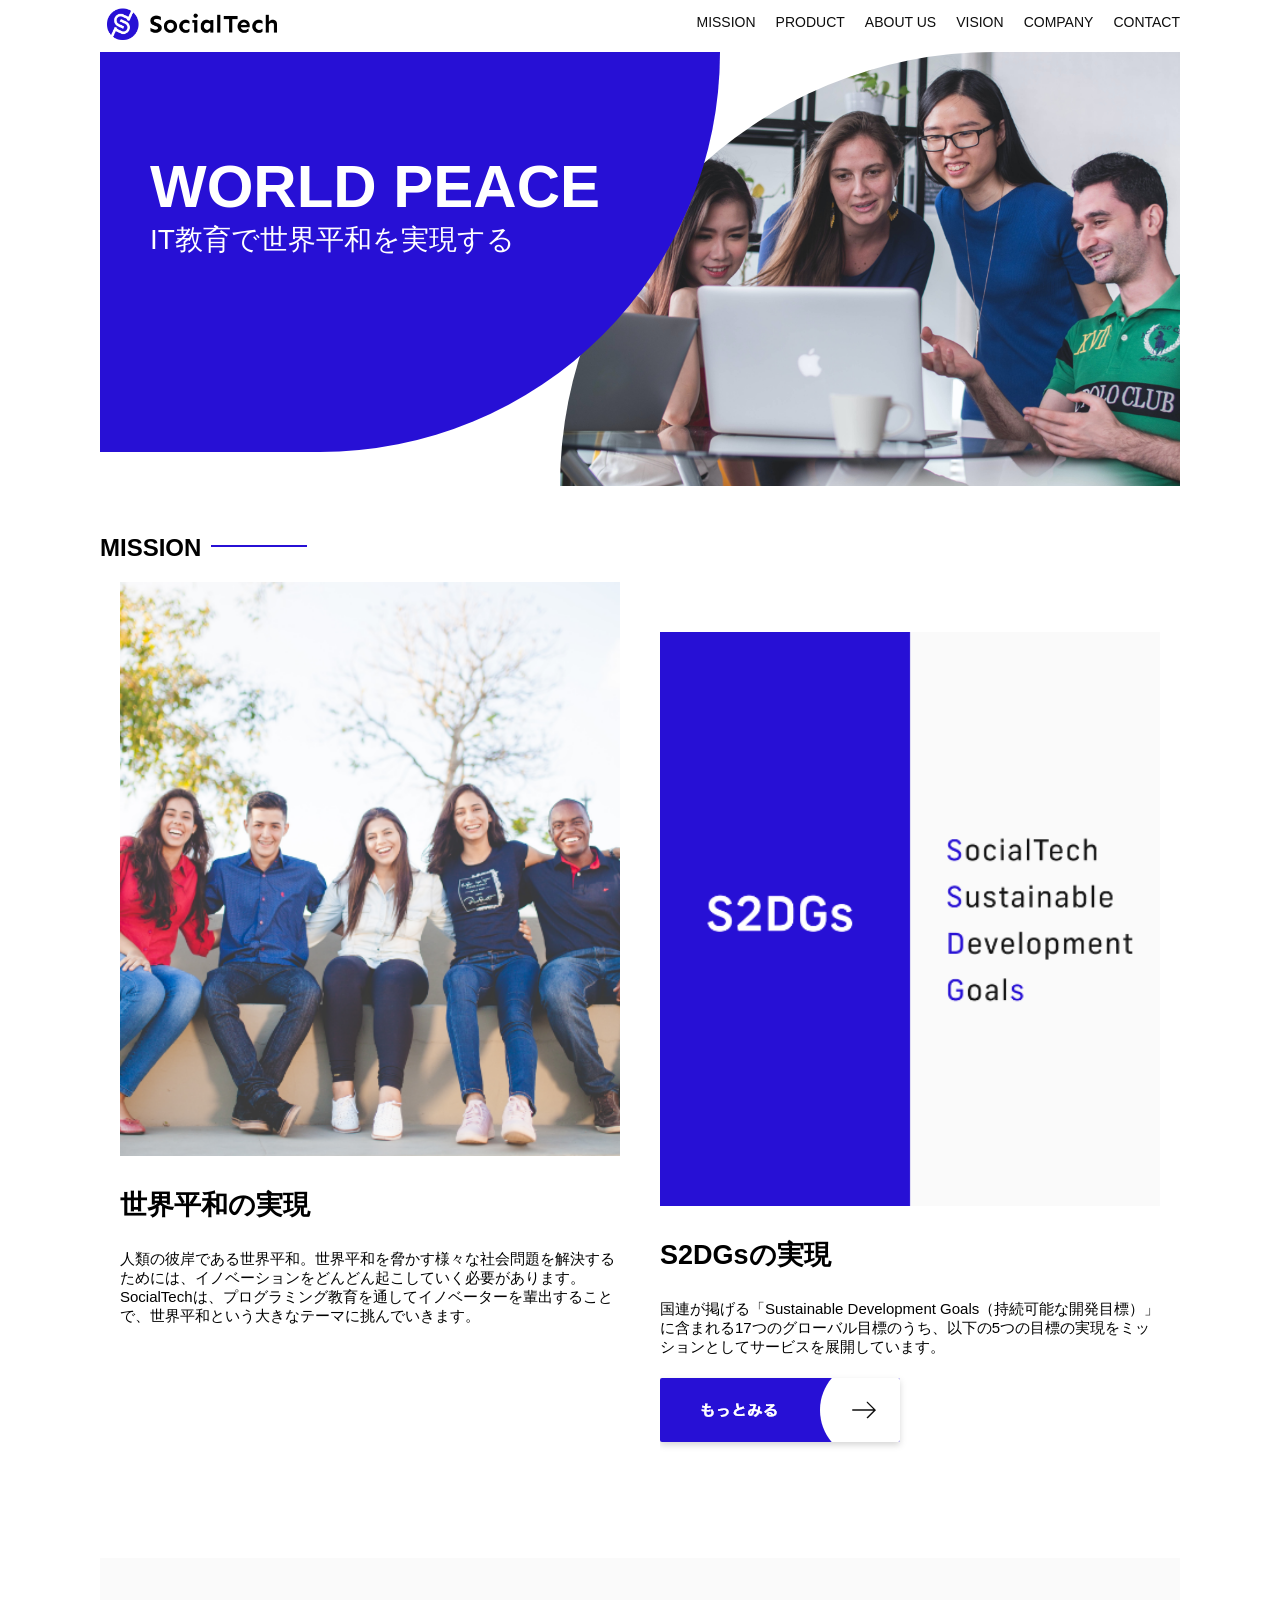
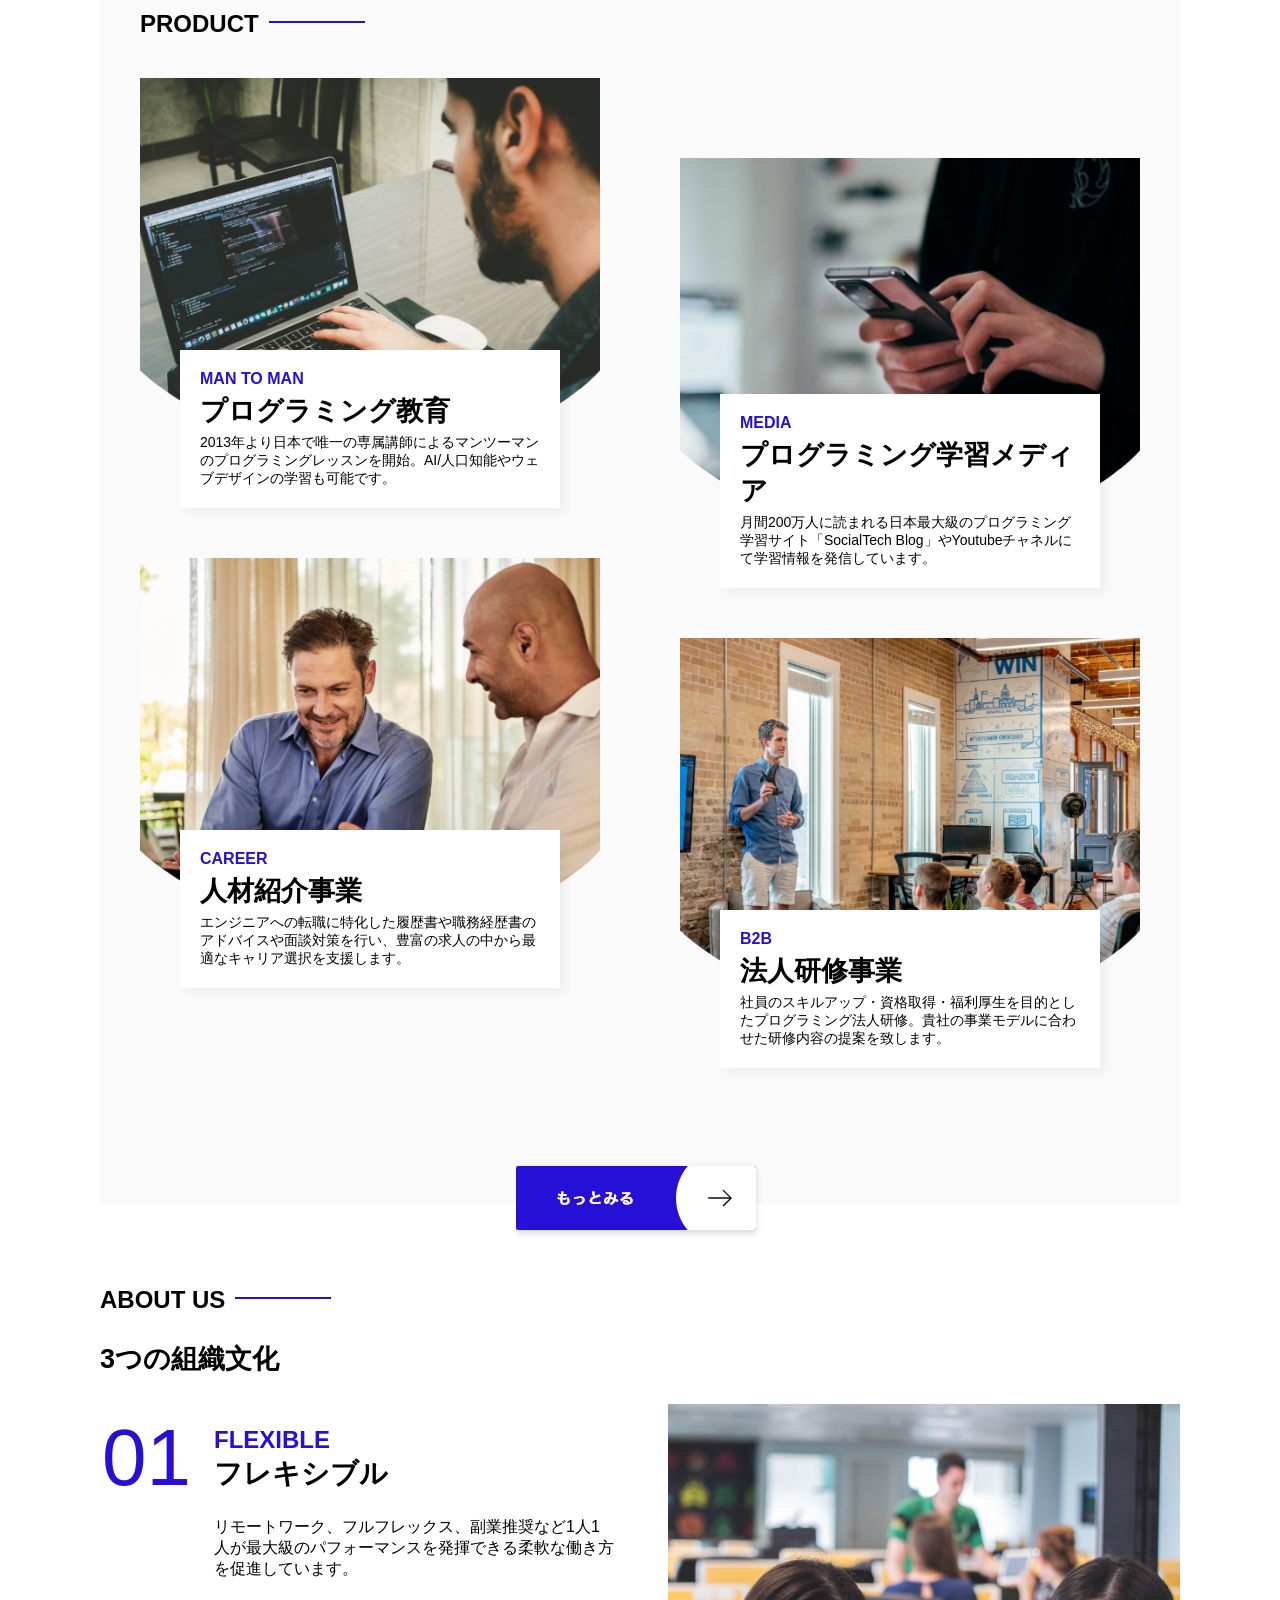
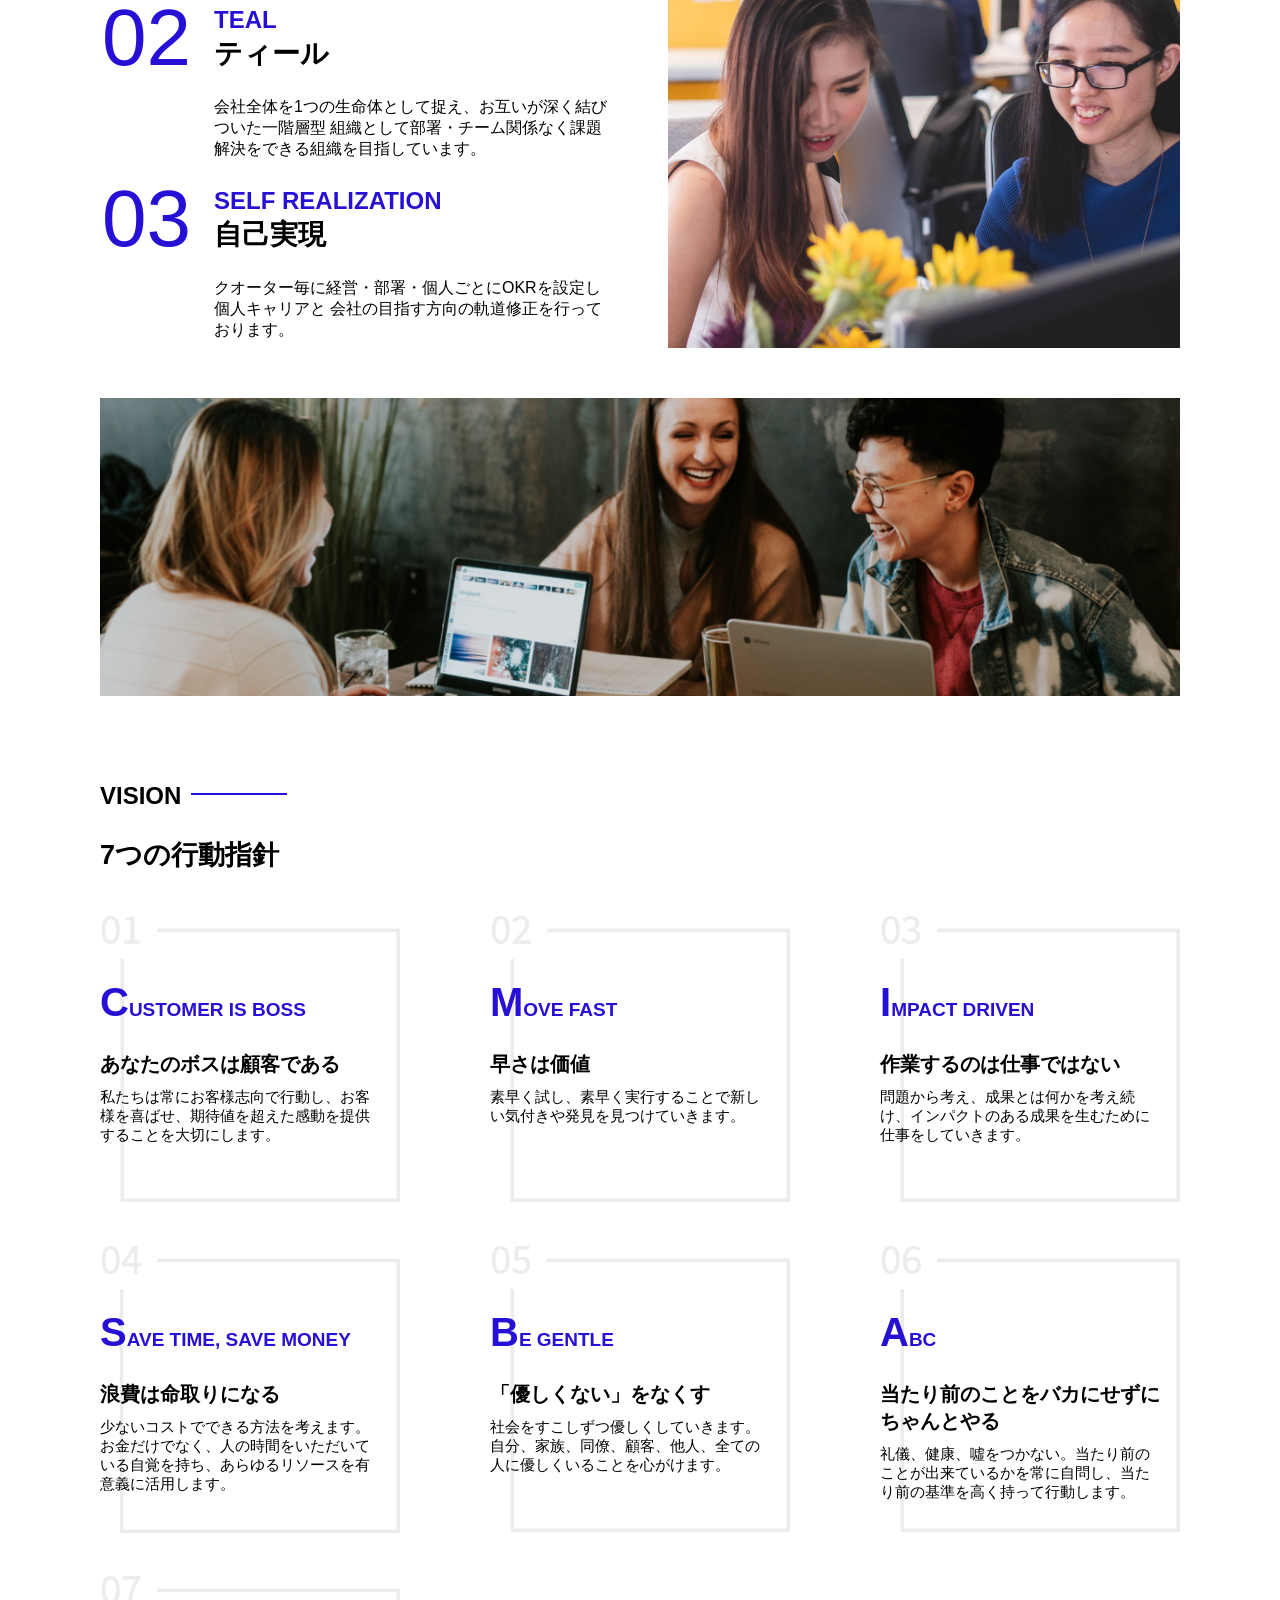
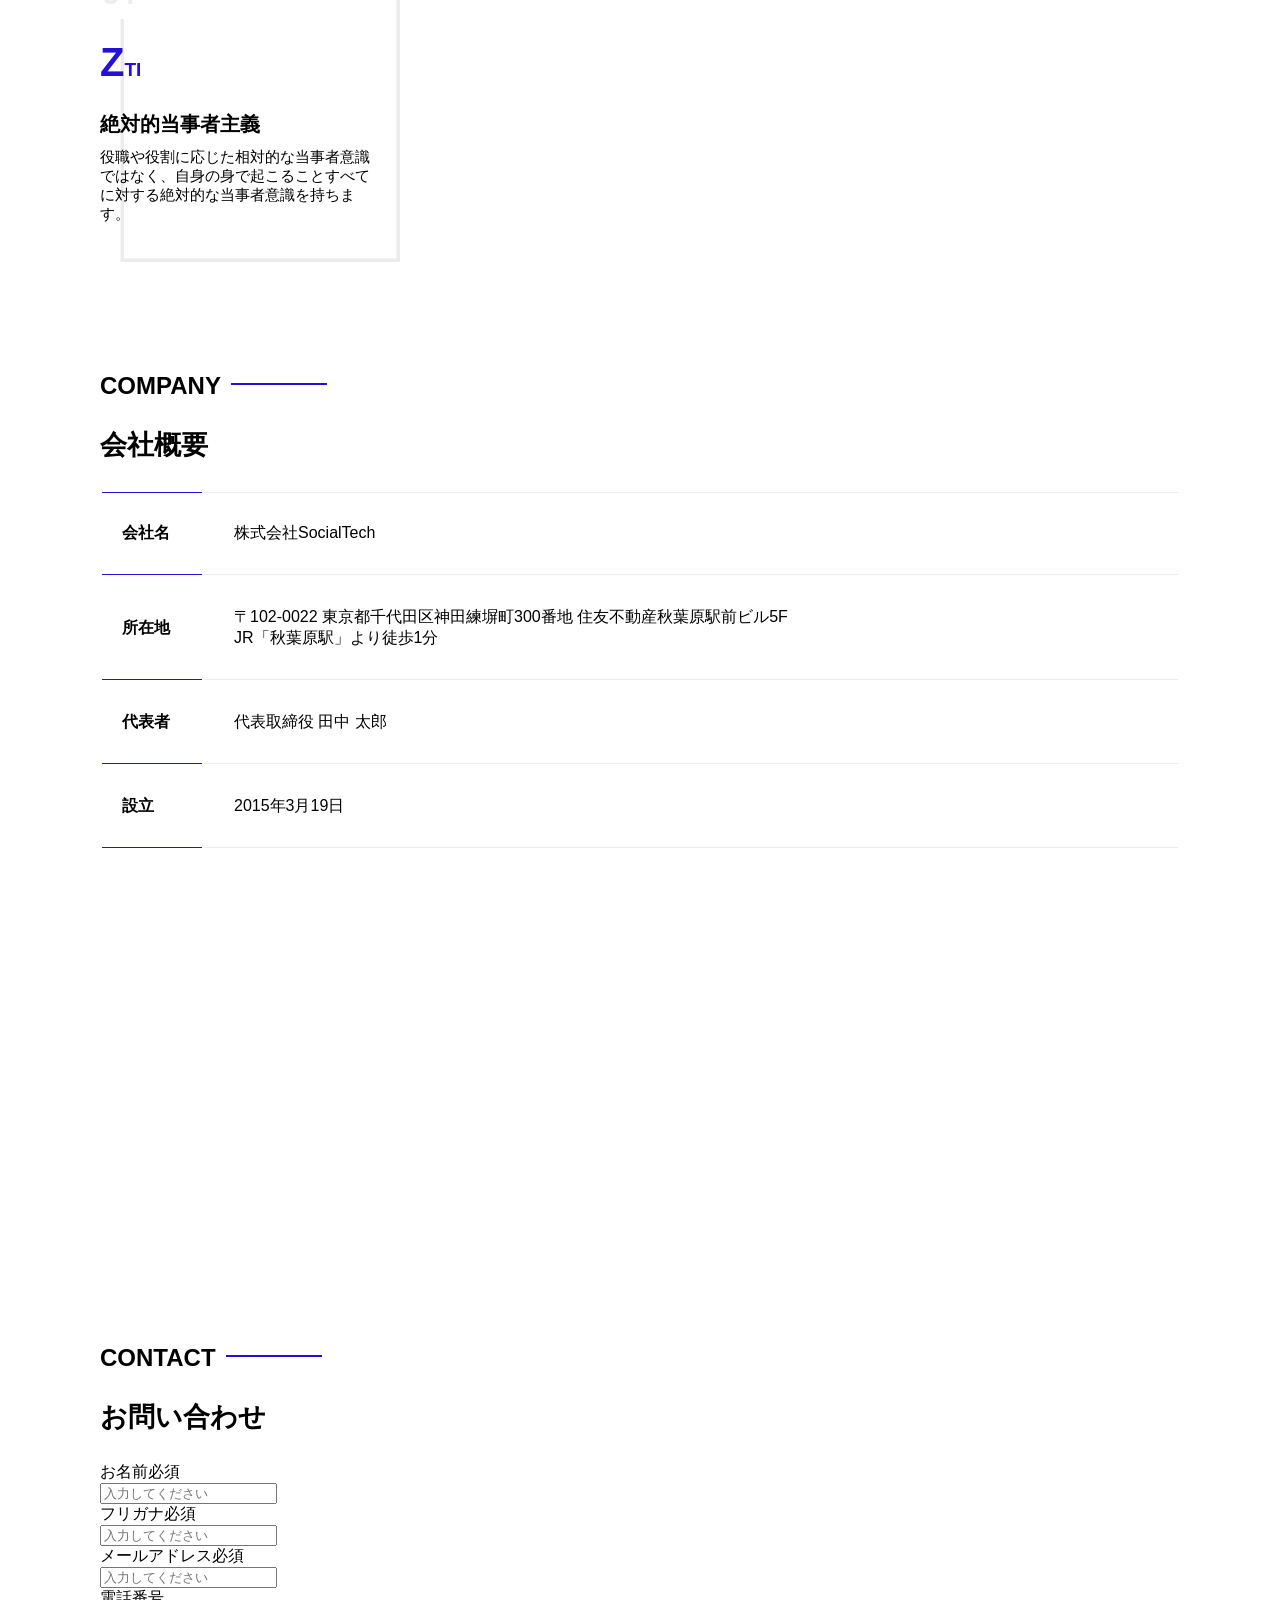
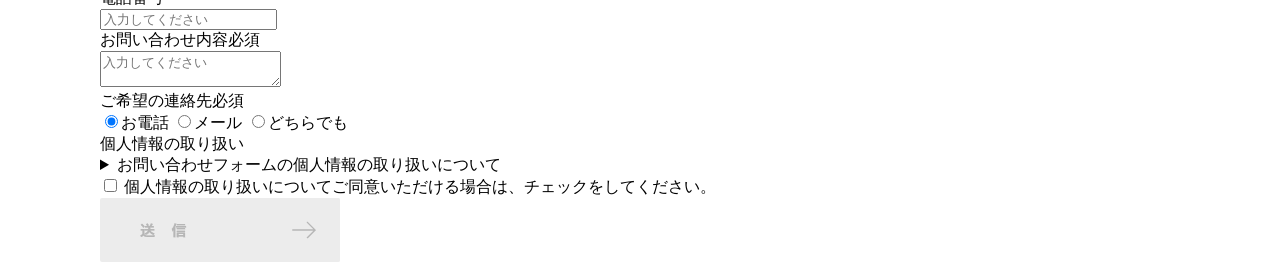
==== commit b6c72050: "CONTACTを追加" ====
--- a/index.html
+++ b/index.html
@@ -236,6 +236,113 @@
                     style="border: 0" allowfullscreen="" loading="lazy">
                     </iframe>
                 </section>
+                <!-- お問い合わせフォーム -->
+                <section id="contact">
+                    <h2 class="index-h2">CONTACT</h2>
+                    <h3>お問い合わせ</h3>
+                    <form>
+                        <div>
+                            <div class="contact-heading">
+                                <label class="contact-label">お名前<span class="contact-span">必須</span></label>
+                            </div>
+                            <div>
+                                <input type="text" name="name" placeholder="入力してください" class="contact-textbox">
+                            </div>
+                        </div>
+                        <div>
+                            <div class="contact-heading">
+                                <label class="contact-label">フリガナ<span class="contact-span">必須</span></label>
+                            </div>
+                            <div>
+                                <input type="text" name="hurigana" placeholder="入力してください" class="contact-textbox">
+                            </div>
+                        </div>
+                        <div>
+                            <div class="contact-heading">
+                                <label class="contact-label">メールアドレス<span class="contact-span">必須</span></label>
+                            </div>
+                            <div>
+                                <input type="text" name="email" placeholder="入力してください" class="contact-textbox">
+                            </div>
+                        </div>
+                        <div>
+                            <div class="contact-heading">
+                                <label class="contact-label">電話番号</label>
+                            </div>
+                            <div>
+                                <input type="text" name="tel" placeholder="入力してください" class="contact-textbox">
+                            </div>
+                        </div>
+                        <div>
+                            <div class="contect-heading">
+                                <label class="contact-label">お問い合わせ内容<span class="contact-span">必須</span></label>
+                            </div>
+                            <div>
+                                <textarea class="contact-textarea" placeholder="入力してください" name="message"></textarea>
+                            </div>
+                        </div>
+                        <div>
+                            <div class="contact-heading">
+                                <label class="contact-label">ご希望の連絡先<span class="contact-span">必須</span></label>
+                            </div>
+                            <div>
+                                <input class="radiobutton" type="radio" value="tel" name="contact" checked><label>お電話</label>
+                                <input class="radiobutton" type="radio" value="mail" name="contact"><label>メール</label>
+                                <input class="radiobutton" type="radio" value="both" name="contact"><label>どちらでも</label>
+                            </div>
+                        </div>
+                        <div>
+                            <div class="contact-heading">
+                                <label class="contact-label">個人情報の取り扱い</label>
+                            </div>
+                            <div>
+                                <details>
+                                    <summary>お問い合わせフォームの個人情報の取り扱いについて</summary>
+                                    <div>
+                                        <dl>
+                                            <dt>１．組織の名称又は氏名</dt>
+                                            <dd>株式会社SocialTech</dd>
+                                            <dt>２．個人情報保護管理者（若しくはその代理人）の氏名又は職名、所属及び連絡先</dt>
+                                            <dd>
+                                                <p>鈴木 一郎 コーポレート部</p>
+                                                <p>メールアドレス：samurai@example.com</p>
+                                                <p>TEL：03-1234-5678</p>
+                                            </dd>
+                                            <dt>３．個人情報の利用目的</dt>
+                                            <dd>
+                                                <ul>
+                                                    <li>本サービス及び本サービスに関連する情報の提供又はそれらに関する連絡のため</li>
+                                                    <li>ユーザーの本人確認のため</li>
+                                                    <li>当社サービスのご案内のため</li>
+                                                    <li>当社の商品等の広告または宣伝（電子メールによるものを含むものとします。）</li>
+                                                </ul>
+                                            </dd>
+                                            <dt>４．個人情報の取り扱い業務の委託</dt>
+                                            <dd>個人情報の取扱業務の全部または一部を外部に業務委託する場合があります。その際、弊社は、個人情報を適切に保護できる管理体制を敷き実行していることを条件として委託先を厳選したうえで、機密保持契約を委託先と締結し、お客様の個人情報を厳密に管理させます。</dd>
+                                            <dt>５．個人情報の開示等の請求</dt>
+                                            <dd>
+                                                お客様は、弊社に対してご自身の個人情報の開示等（利用目的の通知、開示、内容の訂正・追加・削除、利用の停止または消去、第三者への提供の停止）に関して、当社問合せ窓口に申し出ることができます。<br>
+                                                その際、弊社はお客様ご本人を確認させていただいたうえで、合理的な期間内に対応いたします。<br>
+                                                なお、個人情報に関する弊社問合せ先は、次の通りです。
+                                            </dd>
+                                            <dd>
+                                                <p>株式会社SocialTech 個人情報問合せ窓口</p>
+                                                <p>〒150-0043 東京都千代田区神田練塀町300番地 住友不動産秋葉原駅前ビル5F</p>
+                                                <p>メールアドレス：samurai@example.com TEL：03-1234-5678</p>
+                                            </dd>
+
+                                            <dt>６．個人情報を提供されることの任意性について</dt>
+                                            <dd>お客様がご自身の個人情報を弊社に提供されるか否かは、お客様のご判断によりますが、もしご提供されない場合には、適切なサービスが提供できない場合がありますので予めご了承ください。</dd>
+                                        </dl>
+                                    </div>
+                                </details>
+                                <input type="checkbox" name="agree">
+                                <span>個人情報の取り扱いについてご同意いただける場合は、チェックをしてください。</span>
+                            </div>
+                        </div>
+                        <input type="image" src="images/button-submit.png" alt="送信する">
+                    </form>
+                </section>
             </article>
          </main>
     </body>
--- a/style.css
+++ b/style.css
@@ -24,12 +24,12 @@
     font-size: 14px;
 }
 
-ul {
+#nav-pc ul {
     padding-left: 0;
     display: flex;
 }
 
-li {
+#nav-pc li {
     list-style: none;
 }
 
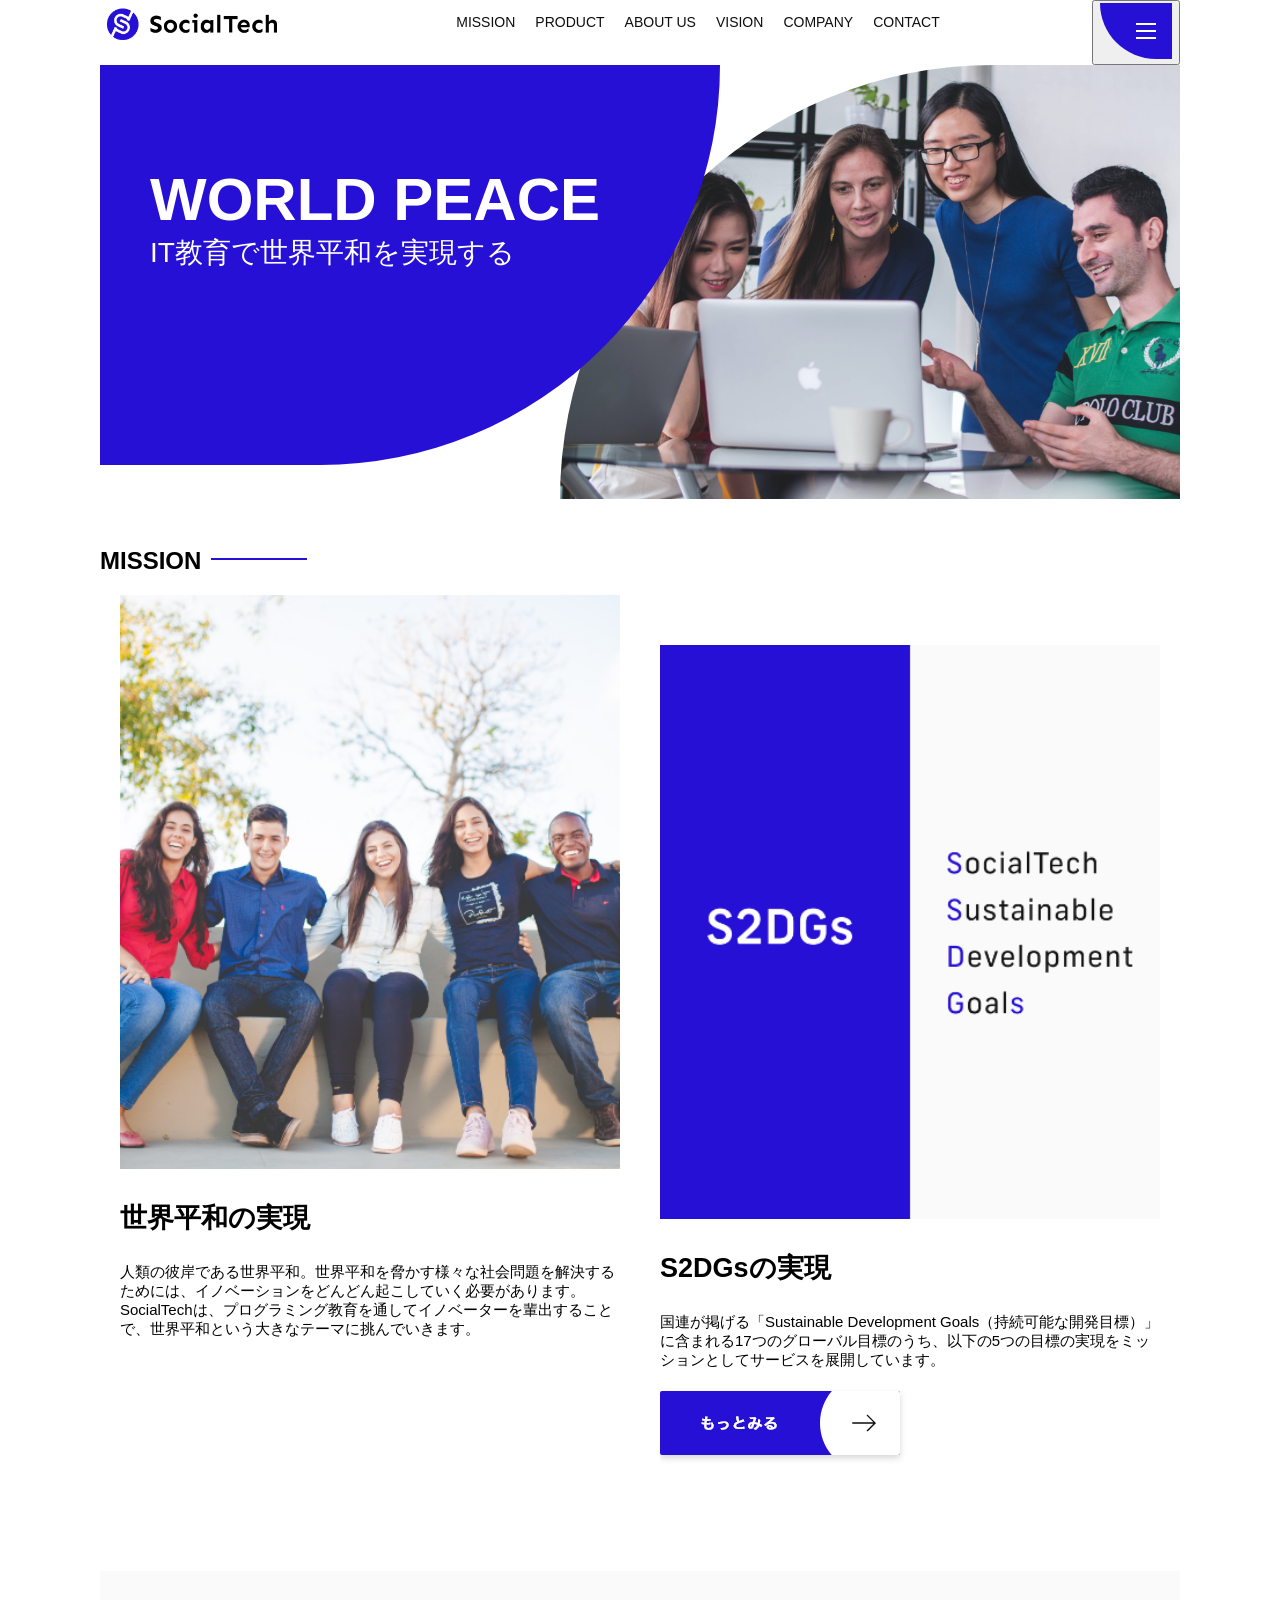
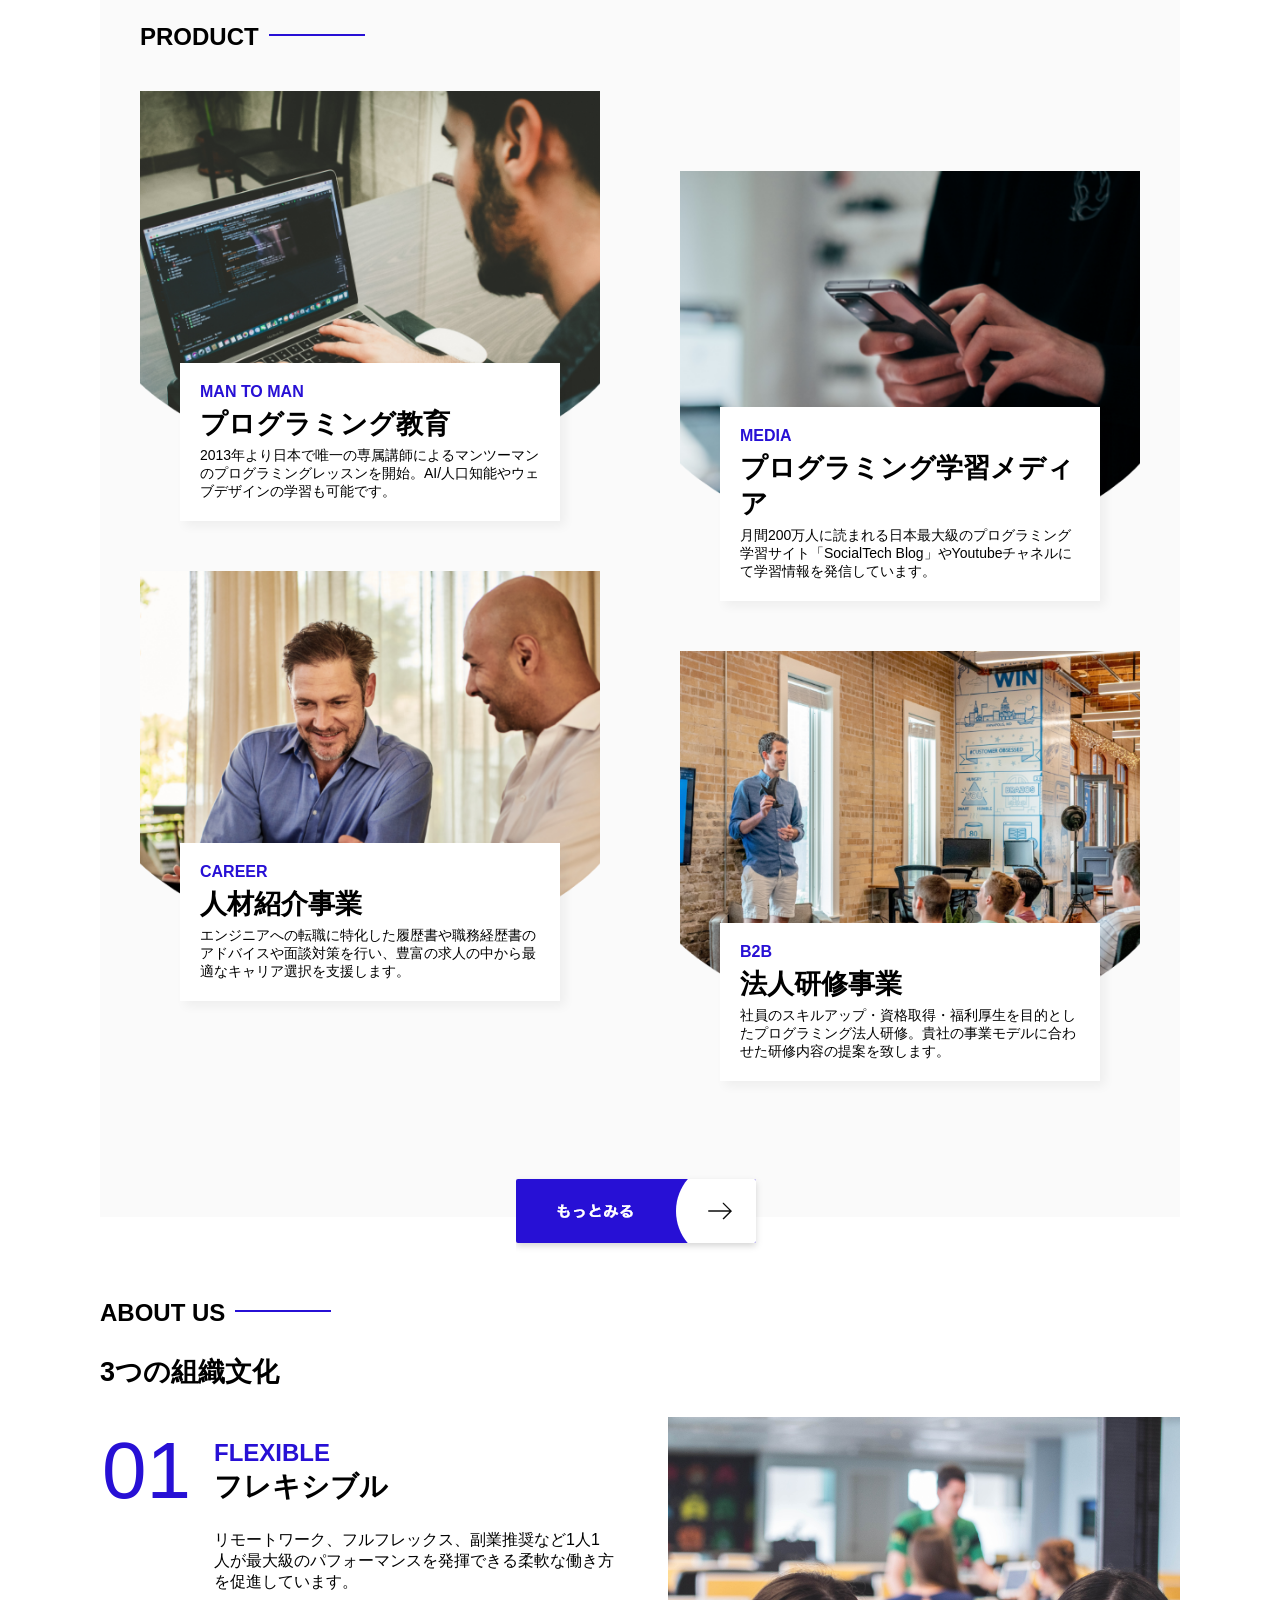
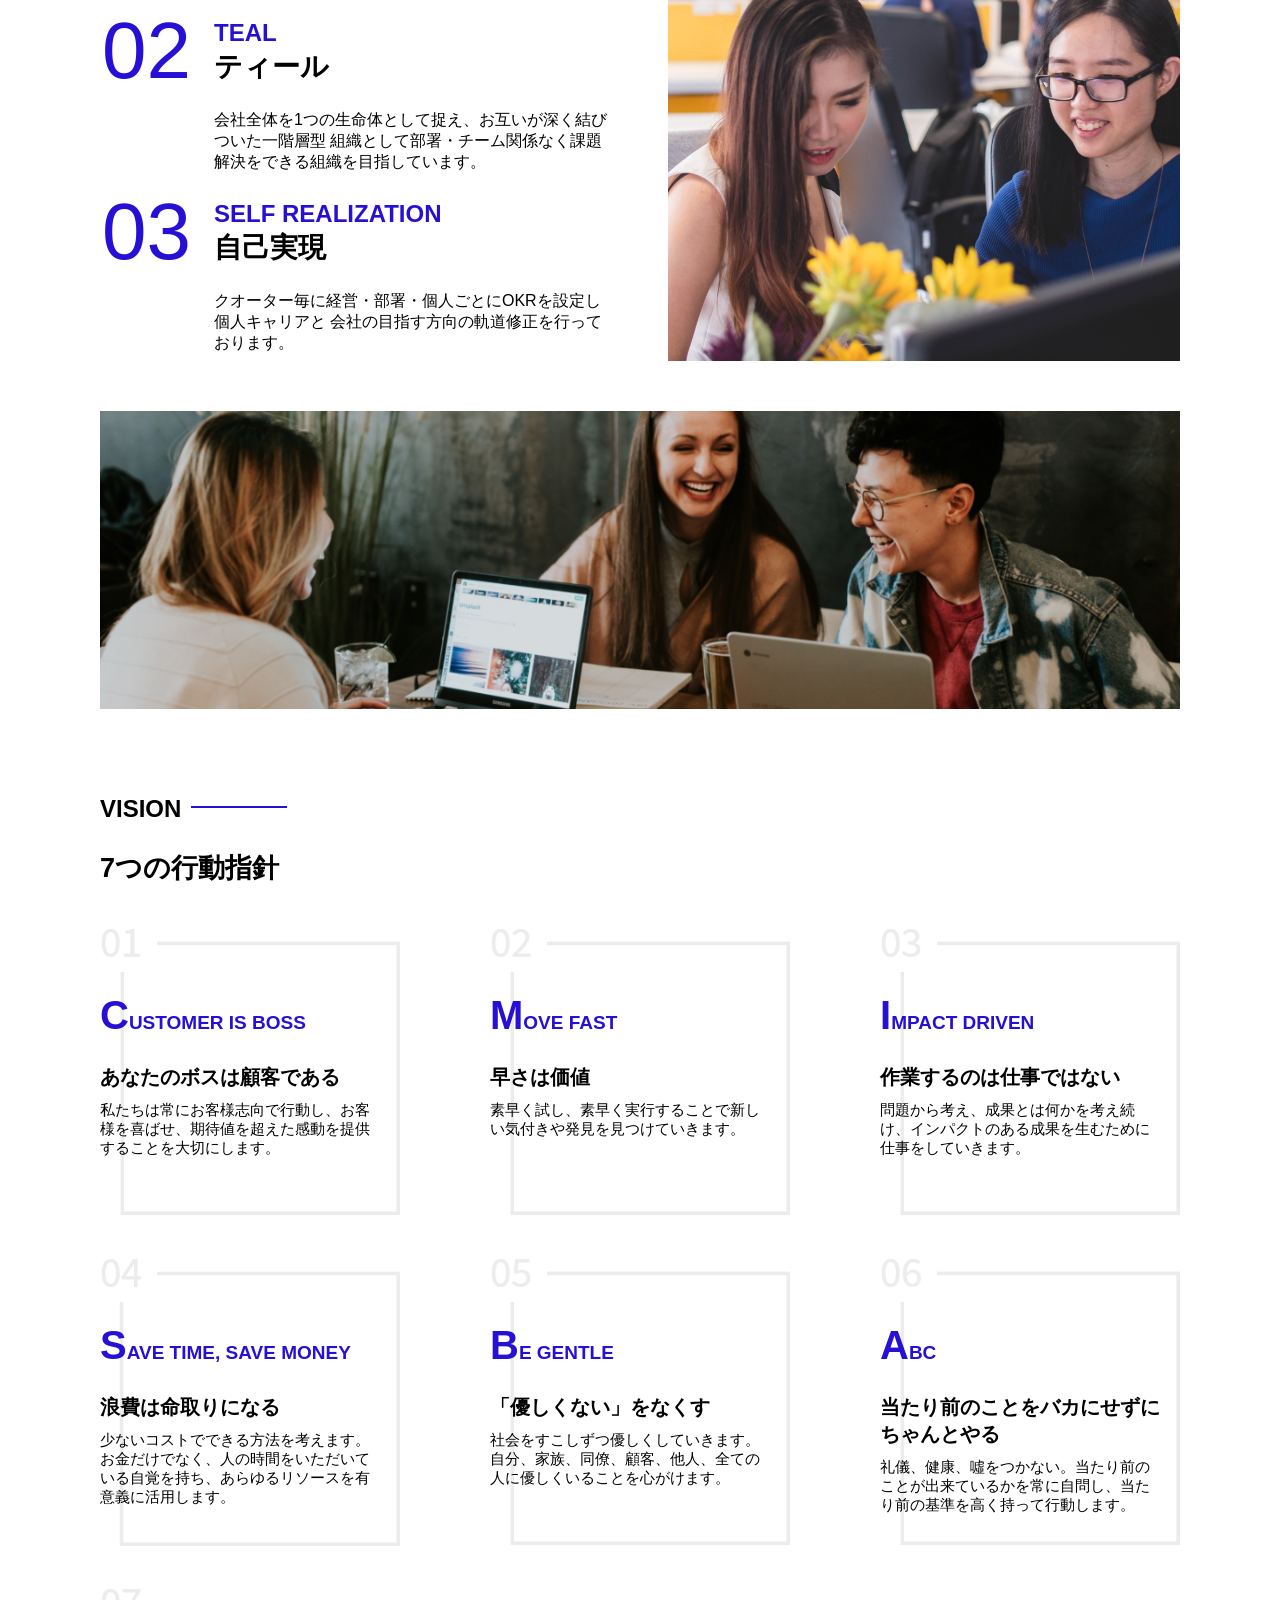
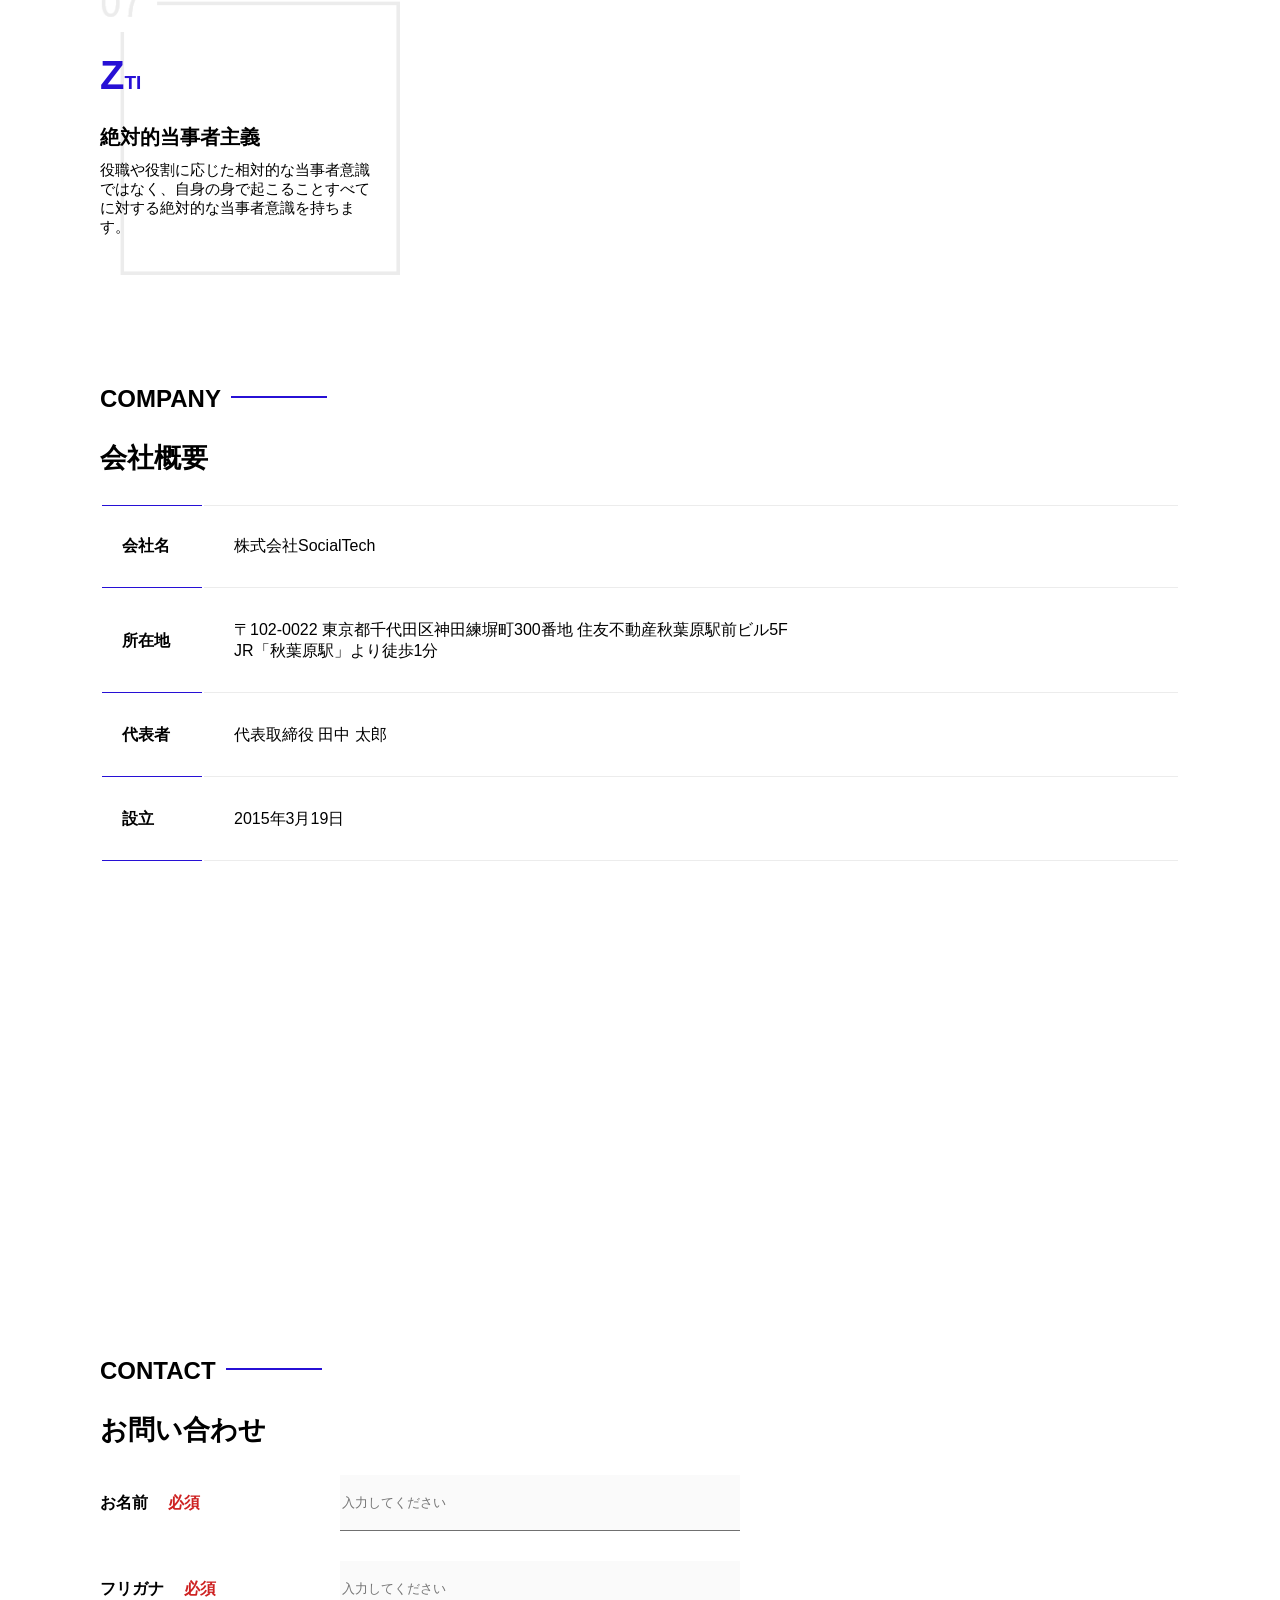
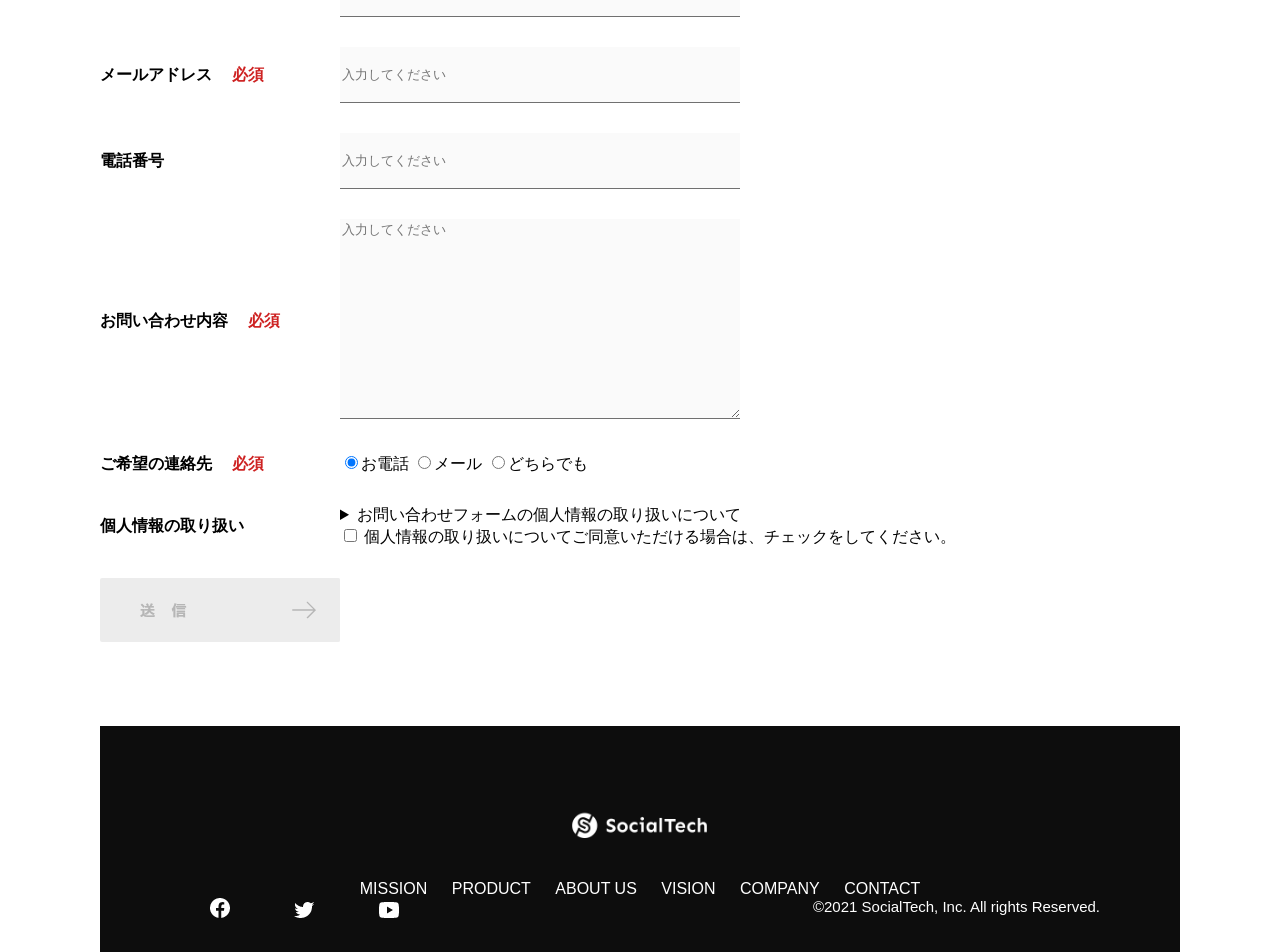
==== commit 8b0b6163: "CONTACTに追記" ====
--- a/index.html
+++ b/index.html
@@ -26,6 +26,10 @@
                     <li><a href="index.html#contact">CONTACT</a></li>
                 </ul>
              </nav>
+             <!-- スマホ用メニューボタン -->
+             <button id="menu-sp" onclick="document.getElementById('nav-sp').style.display = 'block'">
+                <img src="images/button-menu.png" alt="ナビゲーションを開く">
+             </button>
          </header>
          <main>
             <article>
@@ -274,7 +278,7 @@
                             </div>
                         </div>
                         <div>
-                            <div class="contect-heading">
+                            <div class="contact-heading">
                                 <label class="contact-label">お問い合わせ内容<span class="contact-span">必須</span></label>
                             </div>
                             <div>
@@ -345,5 +349,26 @@
                 </section>
             </article>
          </main>
+         <footer>
+            <div id="footer-logo">
+                <img src="images/logo-sp.png" alt="SocialTech">
+            </div>
+            <div id="footer-link">
+                <a href="mission.html">MISSION</a>
+                <a href="product.html">PRODUCT</a>
+                <a href="index.html#aboutus">ABOUT US</a>
+                <a href="index.html#vision">VISION</a>
+                <a href="index.html#company">COMPANY</a>
+                <a href="index.html#contact">CONTACT</a>
+            </div>
+            <div id="sns-footer">
+                <div class="sns-btns">
+                    <a href="https://www.facebook.com/sejuku2013"><img src="images/button-facebook.png" alt="Facebookのリンク"></a>
+                    <a href="https://twitter.com/samuraijuku"><img src="images/button-twitter.png" alt="Twitterのリンク"></a>
+                    <a href="https://www.youtube.com/channel/UCCFOQO5aDK0xXam4cUQXT8g"><img src="images/button-youtube.png" alt="Youtubeのリンク"></a>
+                </div>
+                <p id="copyright">&copy;2021 SocialTech, Inc. All rights Reserved.</p>
+            </div>
+         </footer>
     </body>
 </html>
--- a/style.css
+++ b/style.css
@@ -354,4 +354,122 @@
     width: 100%;
     height: 368px;
     margin: 40px 0 0 0;
+}
+
+/* お問い合わせ */
+#contact {
+    margin: 80px auto;
+}
+
+/* 外枠 */
+#contact > form > div {
+    display: flex;
+    flex-direction: row;
+    flex-wrap: wrap;
+    padding-bottom: 30px;
+}
+
+/* 左列の見出し */
+.contact-heading {
+    width: 240px;
+    align-self: center;
+}
+
+/* 見出しのラベル */
+.contact-label {
+    font-weight: bold;
+}
+
+/* 必須 */
+.contact-span {
+    color: #ce2222;
+    margin-left: 20px;
+    font-weight: bold;
+}
+
+/* テキストボックス */
+.contact-textbox {
+    border-top: 0px;
+    border-left: 0px;
+    border-right: 0px;
+    border-bottom: 1px solid #707070;
+    background-color: #fafafa;
+    width: 400px;
+    height: 56px;
+}
+
+/* お問い合わせ内容のテキストエリア */
+.contact-textarea {
+    border-top: 0px;
+    border-left: 0px;
+    border-right: 0px;
+    border-bottom-width: 1px;
+    border-bottom-color: #707070;
+    background-color: #fafafa;
+    width: 400px;
+    height: 200px;
+}
+
+/* 各項目の見出し */
+#contact dt {
+    font-weight: bold;
+}
+
+/* 各項目の説明 */
+#contact dd {
+    margin: 0 0 16px 0;
+}
+
+/* 説明内の段落 */
+#contact dd p {
+    margin: 0;
+}
+
+/* 説明内のリスト */
+#contact dd ul {
+    padding-left: 0;
+}
+
+/* リストの項目 */
+#contact dd li {
+    margin-bottom: 0;
+    list-style: none;
+}
+
+/* フッター */
+footer {
+    background-color: #0d0d0d;
+    text-align: center;
+    padding: 80px 80px 30px 80px;
+}
+
+#footer-logo {
+    margin-bottom: 30px;
+}
+
+/* フッターのハイパーリンク */
+#footer-link > a {
+    text-decoration: none;
+    margin: 10px;
+    color: #ffffff;
+}
+
+#footer-link > a:hover {
+    text-decoration: underline;
+}
+
+/* SNSボタン */
+#sns-footer {
+    display: flex;
+    justify-content: space-between;
+}
+
+#sns-footer a {
+    margin: 30px;
+}
+
+/* コピーライト */
+#copyright {
+    color: #ffffff;
+    margin: 0;
 }
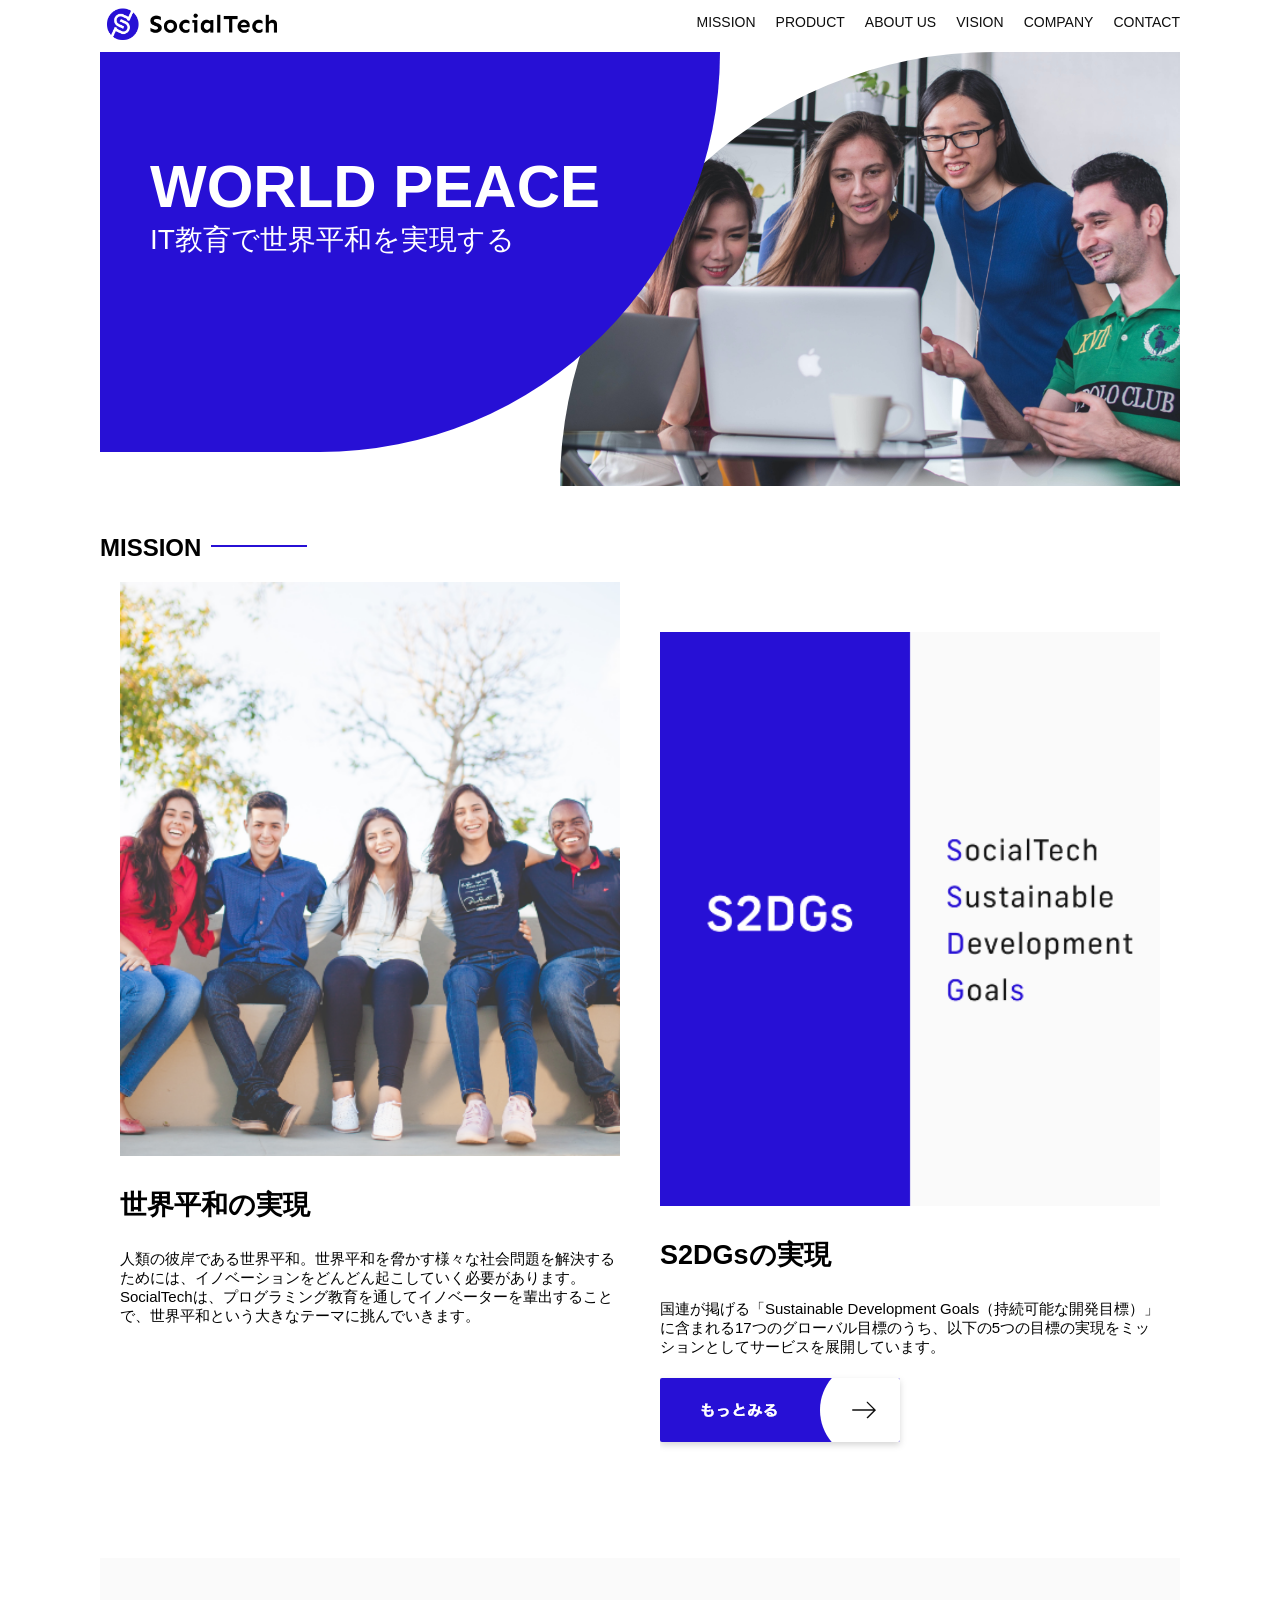
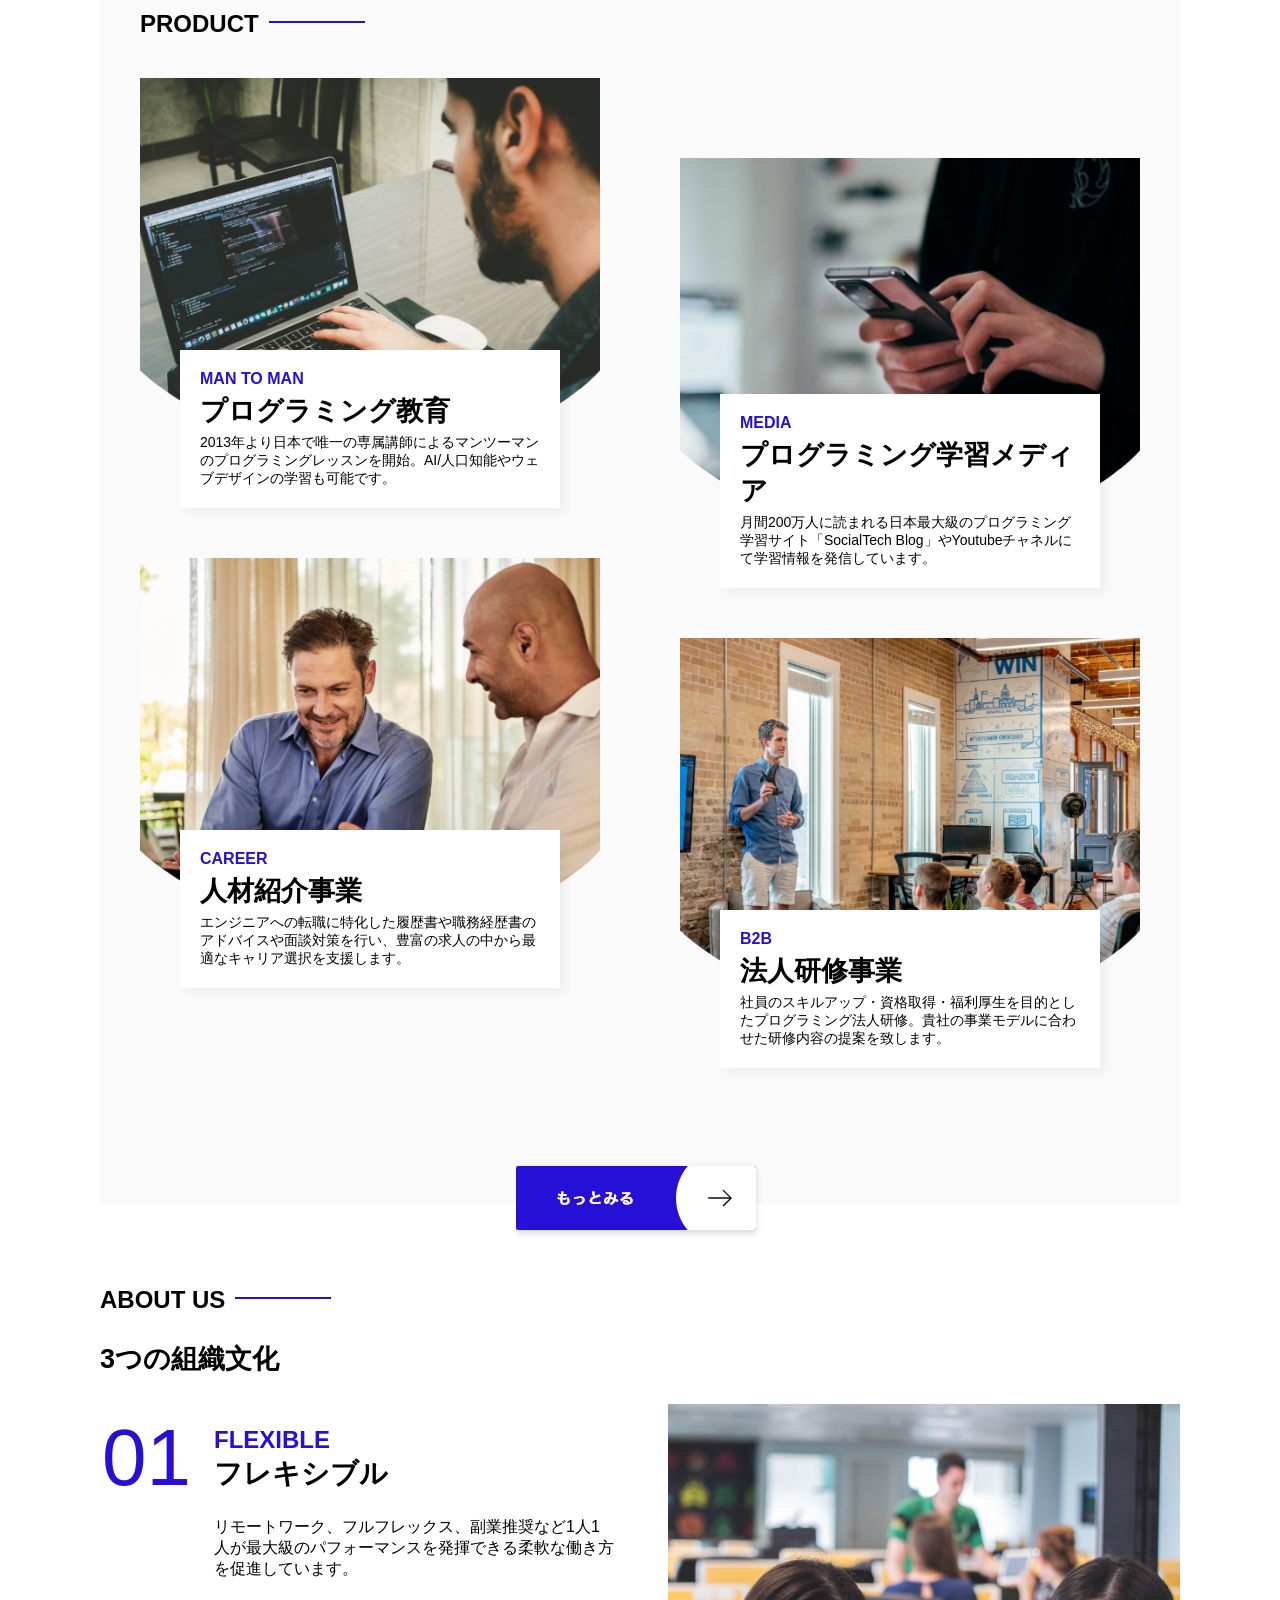
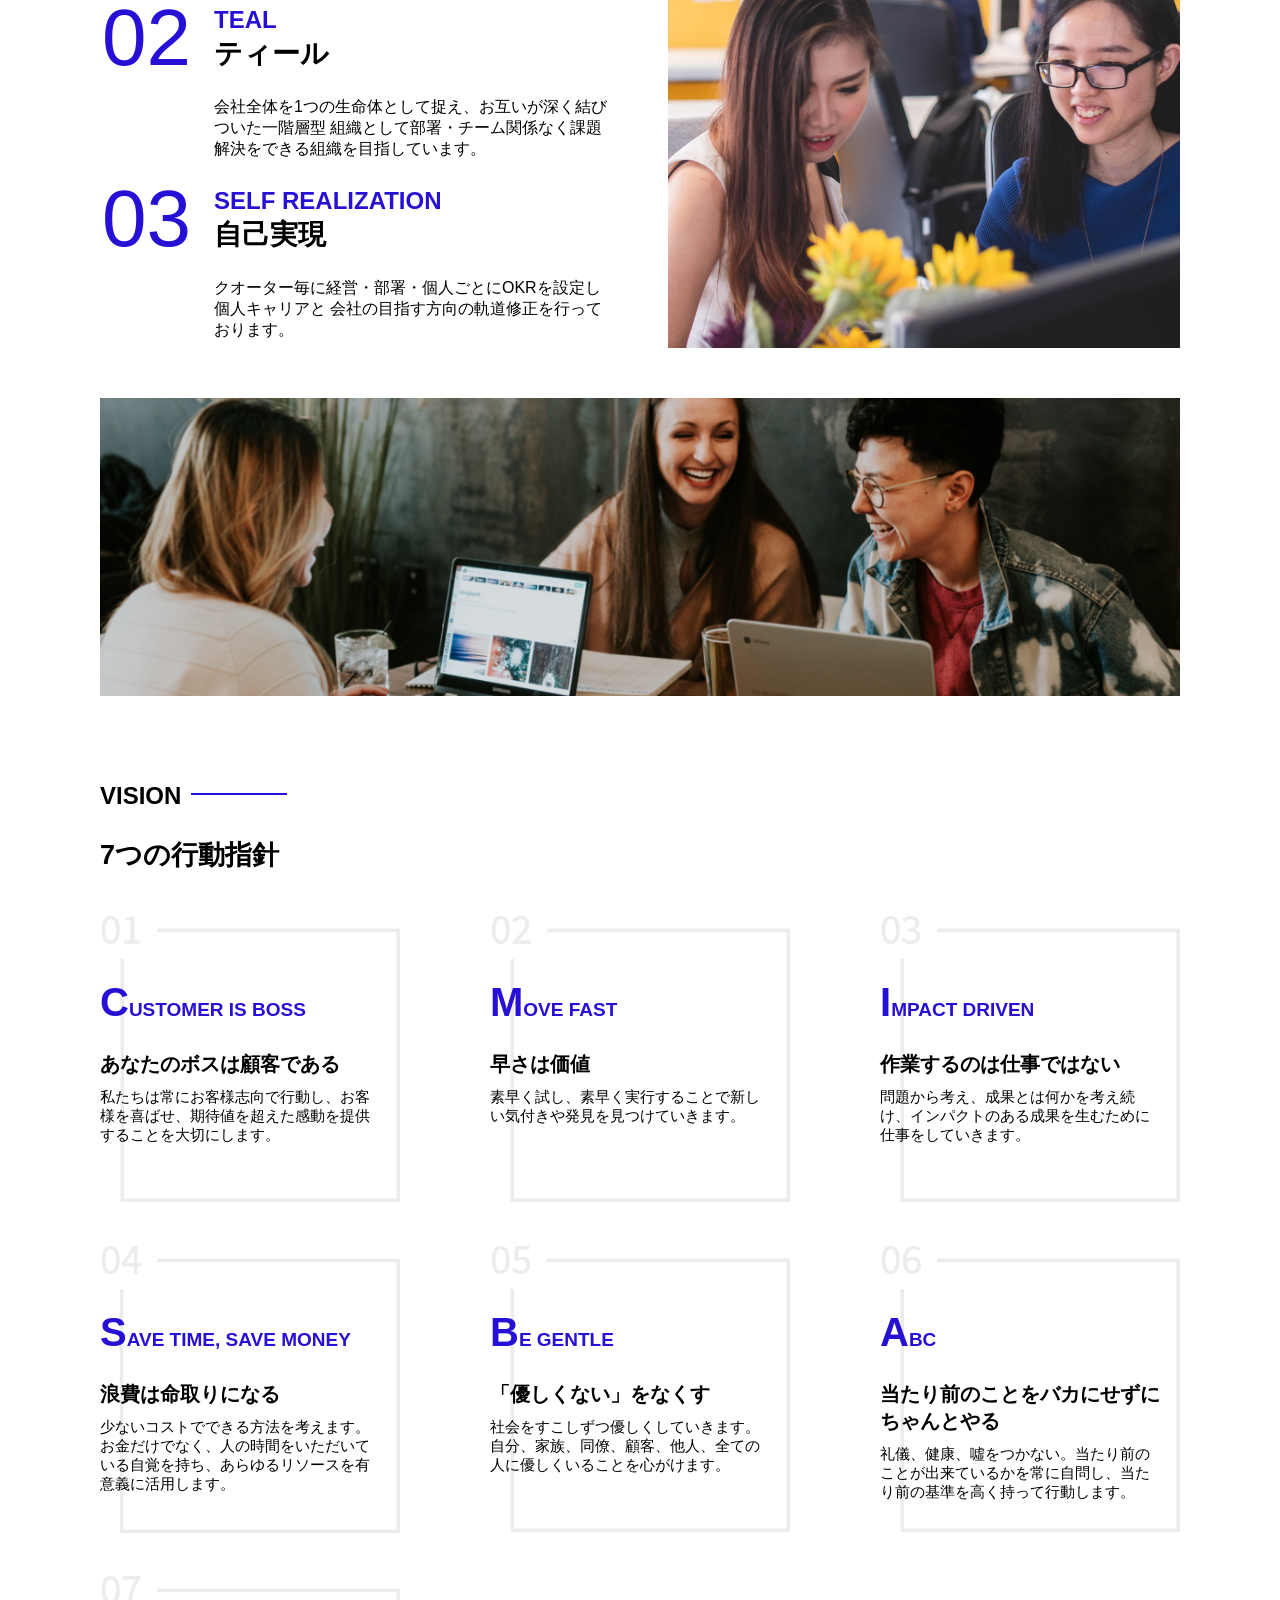
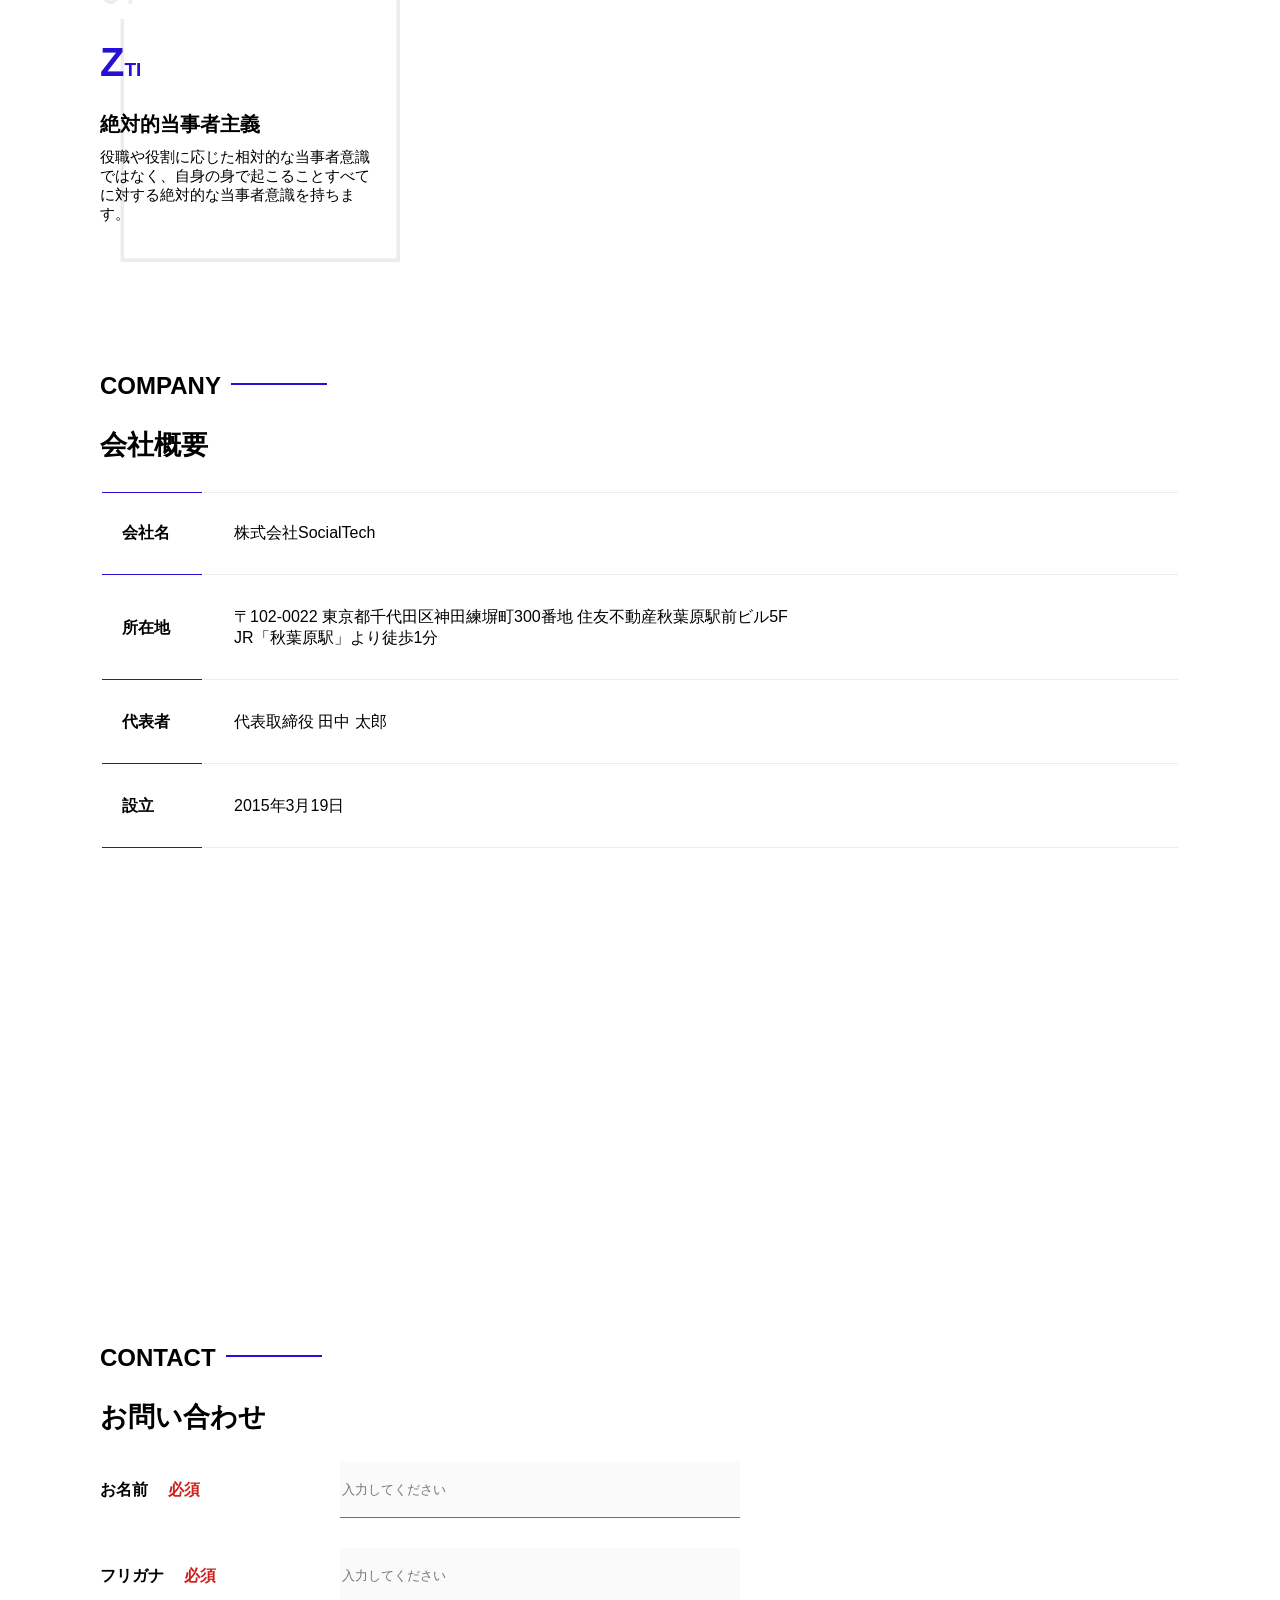
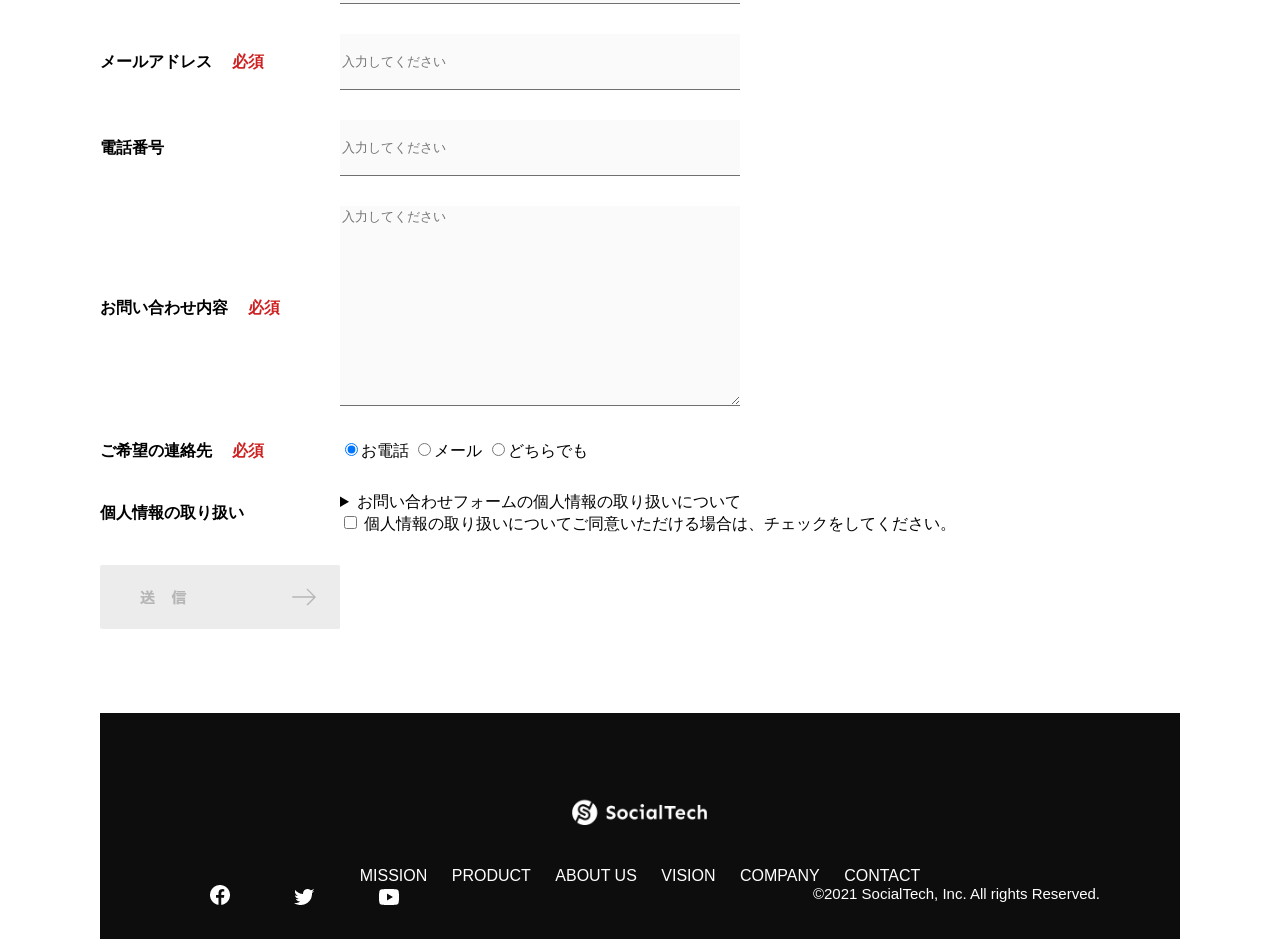
==== commit d4ee3989: "レスポンシブ化した" ====
--- a/index.html
+++ b/index.html
@@ -30,6 +30,37 @@
              <button id="menu-sp" onclick="document.getElementById('nav-sp').style.display = 'block'">
                 <img src="images/button-menu.png" alt="ナビゲーションを開く">
              </button>
+             <!-- スマホ用ナビゲーション -->
+             <div id="nav-sp">
+                <button id="close" onclick="document.getElementById('nav-sp').style.display = 'none'">
+                    <img src="images/button-close.png" alt="ナビゲーションを閉じる">
+                </button>
+
+                <nav>
+                    <ul>
+                        <li>
+                            <a id="logo-sp" href="index.html" onclick="document.getElementById('nav-sp').style.display = 'none'"><img src="images/logo-sp.png" alt="トップページに戻る"></a>
+                        </li>
+                        <li><a class="menu" href="missin.html" onclick="document.getElementById('nav-sp').style.display = 'none'">MISSON</a></li>
+                        <li><a class="menu" href="product.html" onclick="document.getElementById('nav-sp').style.display = 'none'">PRODUCT</a></li>
+                        <li><a class="menu" href="index.html#aboutus" onclick="document.getElementById('nav-sp').style.display = 'none'">ABOUT US</a></li>
+                        <li><a class="menu" href="index.html#vision" onclick="document.getElementById('nav-sp').style.display = 'none'">VISION</a></li>
+                        <li><a class="menu" href="index.html#company" onclick="document.getElementById('nav-sp').style.display = 'none'">COMPANY</a></li>
+                        <li><a class="menu" href="index.html#contact" onclick="document.getElementById('nav-sp').style.display = 'none'">CONTACT</a></li>
+                    </ul>
+                </nav>
+                <div id="sns">
+                    <a href="https://www.facebook.com/sejuku2013">
+                        <img src="images/button-facebook.png" alt="Facebookのリンク">
+                    </a>
+                    <a href="https://twitter.com/samuraijuku">
+                        <img src="images/button-twitter.png" alt="Twitterのリンク">
+                    </a>
+                    <a href="https://www.youtube.com/channel/UCCFOQO5aDK0xXam4cUQXT8g">
+                        <img src="images/button-youtube.png" alt="Youtubeのリンク">
+                    </a>
+                </div>
+             </div>
          </header>
          <main>
             <article>
--- a/style.css
+++ b/style.css
@@ -25,14 +25,15 @@
 }
 
 #nav-pc ul {
+    display: flex;
     padding-left: 0;
-    display: flex;
 }
 
 #nav-pc li {
     list-style: none;
 }
 
+/* ナビゲーションのリンクの装飾設定 */
 #nav-pc a {
     text-decoration: none;
     margin-left: 20px;
@@ -43,6 +44,11 @@
     text-decoration: underline;
 }
 
+/* スマホ用ナビを非表示 */
+#nav-sp, #menu-sp {
+    display:none;
+}
+
 /* メインビジュアル */
 #main-visual {
     position: relative;
@@ -52,8 +58,8 @@
 
 #main-massage {
     position: absolute;
-    top: 0px;
-    left: 0px;
+    top: 0;
+    left: 0;
     background-color: #2710d5;
     color: #ffffff;
     border-radius: 0 0 476px 0;
@@ -77,8 +83,8 @@
     max-width: 620px;
     border-radius: 476px 0 0 0;
     position: absolute;
-    top: 0px;
-    right: 0px;
+    top: 0;
+    right: 0;
     z-index: 10;
 }
 
@@ -128,7 +134,7 @@
 
 /* 外枠 */
 #product .product-flex {
-    margin: 40px 0 0 0;
+    margin-top: 40px;
     display: flex;
 }
 
@@ -205,7 +211,7 @@
 
 /* ABOUT US */
 #aboutus {
-    margin: 80px auto;
+    margin: 80px auto 80px auto;
 }
 
 /* 3つの組織文化と画像を入れる枠 */
@@ -226,7 +232,7 @@
 
 /* 3つの組織文化の表 */
 .culture-table {
-    margin: 0 50px 0 0;
+    margin-right: 50px;
 }
 
 /* 番号 */
@@ -238,8 +244,8 @@
 
 /* 見出し */
 .culture-table th {
+    font-size: 28px;
     text-align: left;
-    font-size: 28px;
     font-weight: bold;
 }
 
@@ -472,4 +478,285 @@
 #copyright {
     color: #ffffff;
     margin: 0;
+}
+
+/*====================
+　スマートフォン用のスタイル
+====================*/
+@media screen and (max-width: 767px) {
+    /* PC用ナビゲーション非表示 */
+    #nav-pc {
+        display: none;
+    }
+    
+    #menu-sp {
+        display: block;
+        background-color: transparent;
+        float: right;
+        padding: 0;
+        border: none;
+    }
+
+    #nav-sp {
+        background-color: #2710d5;
+        position: fixed;
+        left: 0;
+        top: 0;
+        height: 100%;
+        width: 100%;
+        display: none;
+        z-index: 100;
+    }
+
+    #close {
+        position: absolute;
+        top: 20px;
+        right: 20px;
+        background-color: transparent;
+        border: none;
+    }
+
+    #nav-sp nav ul {
+        padding: 0;
+    }
+
+    #nav-sp nav li {
+        list-style: none;
+    }
+
+    #logo-sp {
+        margin: 80px 0 30px 20px;
+    }
+
+    #nav-sp nav a {
+        display: block;
+        color: #ffffff;
+    }
+
+    #nav-sp nav a:hover {
+        text-decoration: underline;
+    }
+
+    #nav-sp .menu {
+        text-decoration: none;
+        margin: 0 20px 0 20px;
+        height: 44px;
+        font-size: 16px;
+        background-image: url("images/arrow.png");
+        background-repeat: no-repeat;
+        background-position: right top;
+    }
+
+    #sns {
+        position: absolute;
+        bottom: 20px;
+    }
+
+    #sns > a {
+        margin-right: 30px;
+    }
+    
+    /* メインビジュアル */
+    #main-visual {
+        position: relative;
+        height: 470px;
+    }
+
+    #main-visual > div {
+        text-align: center;
+        height: 280px;
+    }
+
+    #main-visual h1 {
+        font-size: 28px;
+        margin: 90px 0 0 0;
+    }
+
+    #main-visual > div > p {
+        margin: 0;
+        font-size: 15px;
+    }
+
+    #main-visual > img {
+        width: 100%;
+        border-radius: 476px 0 0 0;
+        top: auto;
+        bottom: 0;
+    }
+
+    /* 見出し */
+    h2 {
+        margin: 15px 0 15px 0;
+    }
+
+    h3 {
+        font-size: 24px;
+        margin: 10px 0 0 0;
+    }
+
+    /* ミッション */
+    #mission {
+        margin: 20px 0 20px 0;
+        padding: 0 20px 0 20px;
+    }
+
+    #mission-flex {
+        flex-direction: column;
+    }
+
+    #mission-flex > div {
+        width: 100%;
+        margin: 0;
+    }
+
+    /* プロダクト */
+    #product {
+        margin: 0;
+        padding: 10px 20px 0 20px;
+    }
+    
+    /* 外枠 */
+    #product .product-flex {
+        flex-direction: column;
+        margin-top: 0;
+    }
+
+    /* 左右のカラム　スマホでは縦並び */
+    #product-left,#product-right {
+        width: 100%;
+        margin: 0;
+    }
+
+    /* ABOUT US */
+    #aboutus {
+        margin: 80px 20px;
+    }
+
+    #aboutus > div {
+        flex-direction: column;
+    }
+
+    .culture-table th {
+        font-size: 16px;
+    }
+
+    .culture-table {
+        margin-right: 0;
+        padding-right: 20px;
+        order: 2;
+    }
+
+    .culture-img {
+        width: 100%;
+        order: 1;
+    }
+
+    .culture-img2 {
+        margin-top: 0;
+    }
+
+    .culture-num {
+        padding: 0;
+    }
+
+    .culture-description {
+        margin: 0;
+    }
+
+    /* ビジョン */
+    #vision {
+        margin: 80px 20px 80px 20px;
+    }
+
+    .vision-box > img {
+        position: absolute;
+        top: 0;
+        left: 0;
+    }
+
+    .vision-box > div > h4 {
+        margin: 60px 0 0 0;
+    }
+
+    /* 会社概要 */
+    #company {
+        margin: 0 20px 0 20px;
+    }
+
+    #company > h3 {
+        margin-bottom: 20px;
+    }
+
+    .tableheader {
+        width: 50px;
+    }
+    
+    .cell {
+        padding: 20px;
+    }
+
+    #company > iflame {
+        height: 240px;
+    }
+
+    /* コンタクト */
+    #contact {
+        margin: 80px 20px 80px 20px;
+    }
+
+    #contact > h3 {
+        margin: 0 0 20px 0;
+    }
+
+    #contact > form > div {
+        flex-direction: column;
+        margin: 0 0 20px 0;
+    }
+
+    .contact-heading {
+        align-self: auto;
+        margin: 0 0 20px 0;
+    }
+
+    .contact-textbox {
+        min-width: 300px;
+        width: 100%;
+    }
+
+    .contact-textarea {
+        height: 150px;
+        width: 100%;
+    }
+
+    .radiobutton {
+        margin-bottom: 20px;
+    }
+
+    /* フッダー */
+    footer {
+        padding: 30px 20px 50px 20px;
+        text-align: left;
+    }
+
+    #footer-link > a {
+        margin: 0 20px 30px 0;
+        display: block;
+        background-image: url("images/arrow.png");
+        background-repeat: no-repeat;
+        background-position: right top;
+    }
+
+    #footer-link > a:hover {
+        text-decoration: underline;
+    }
+
+    #sns-footer {
+        flex-direction: column;
+        justify-content: flex-start;
+    }
+
+    #copyright {
+        font-size: 12px;
+        margin: 30px 0 0 0;
+    }
 }
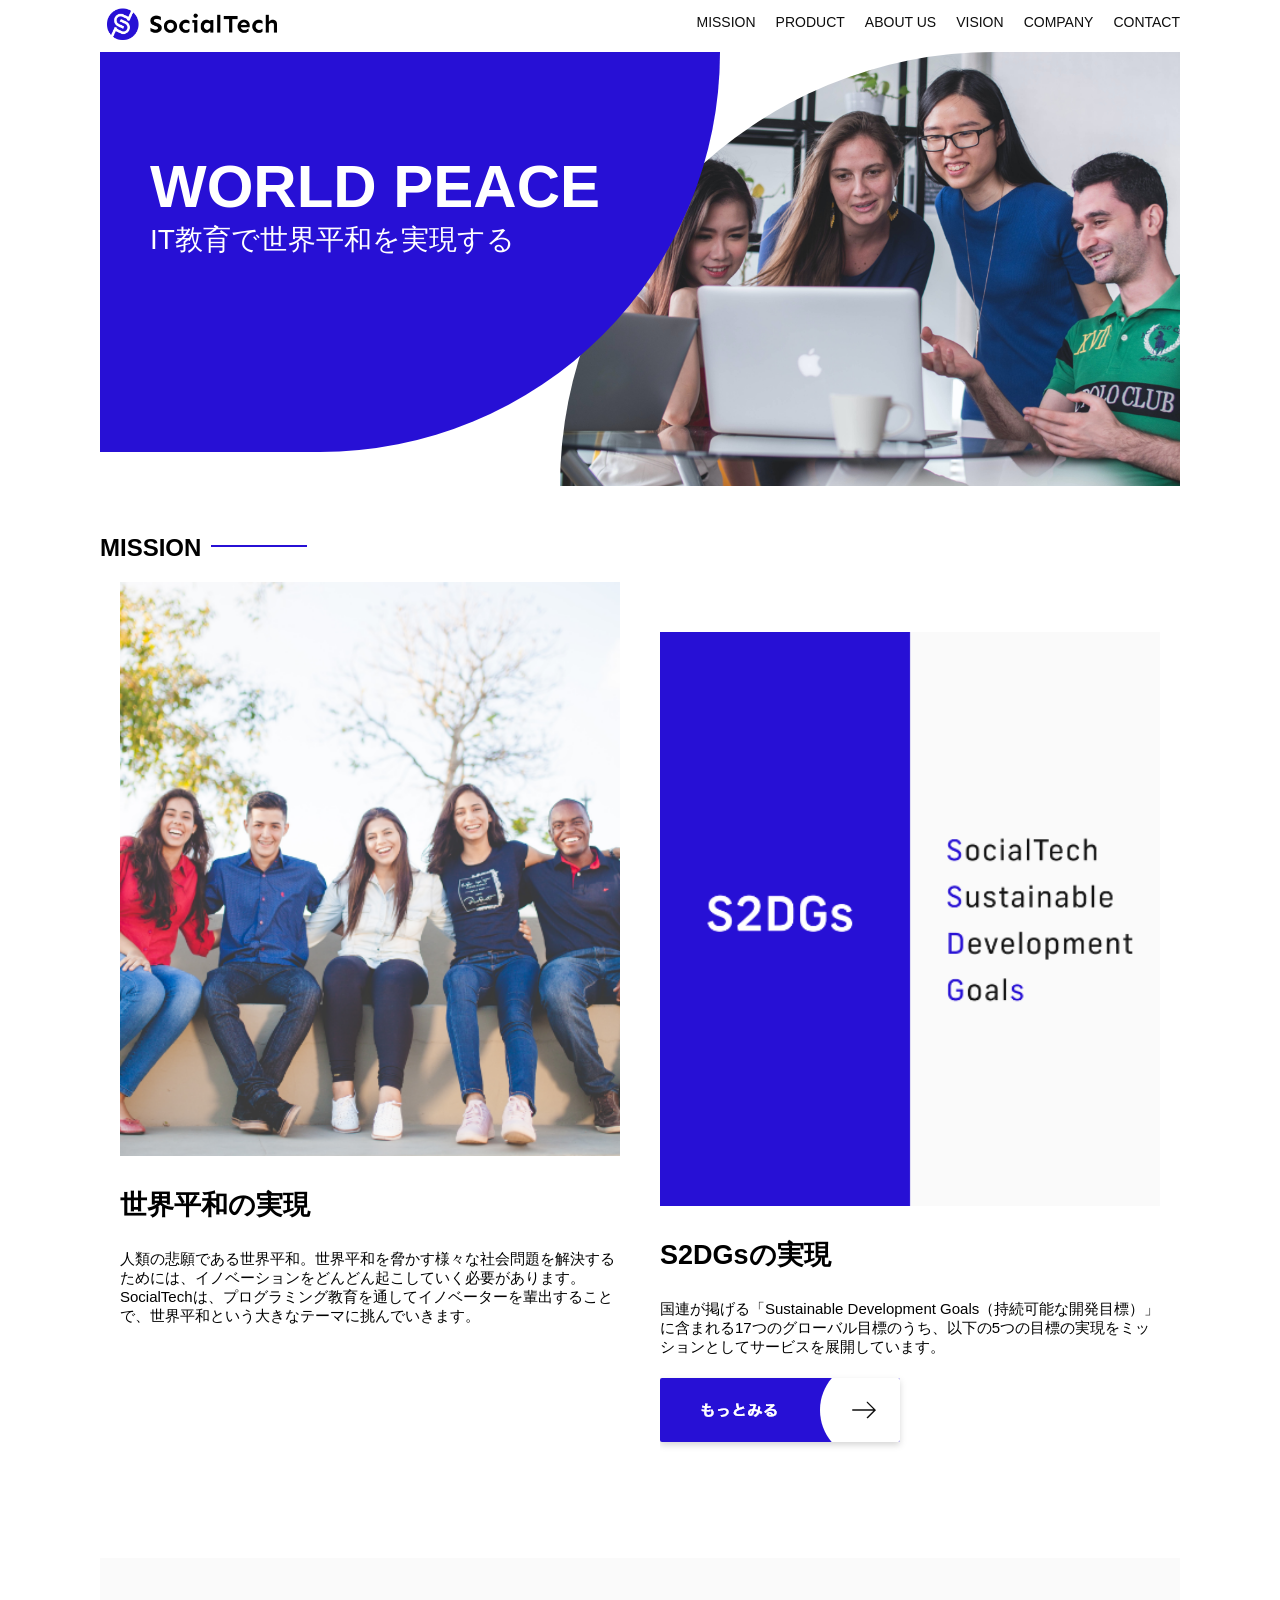
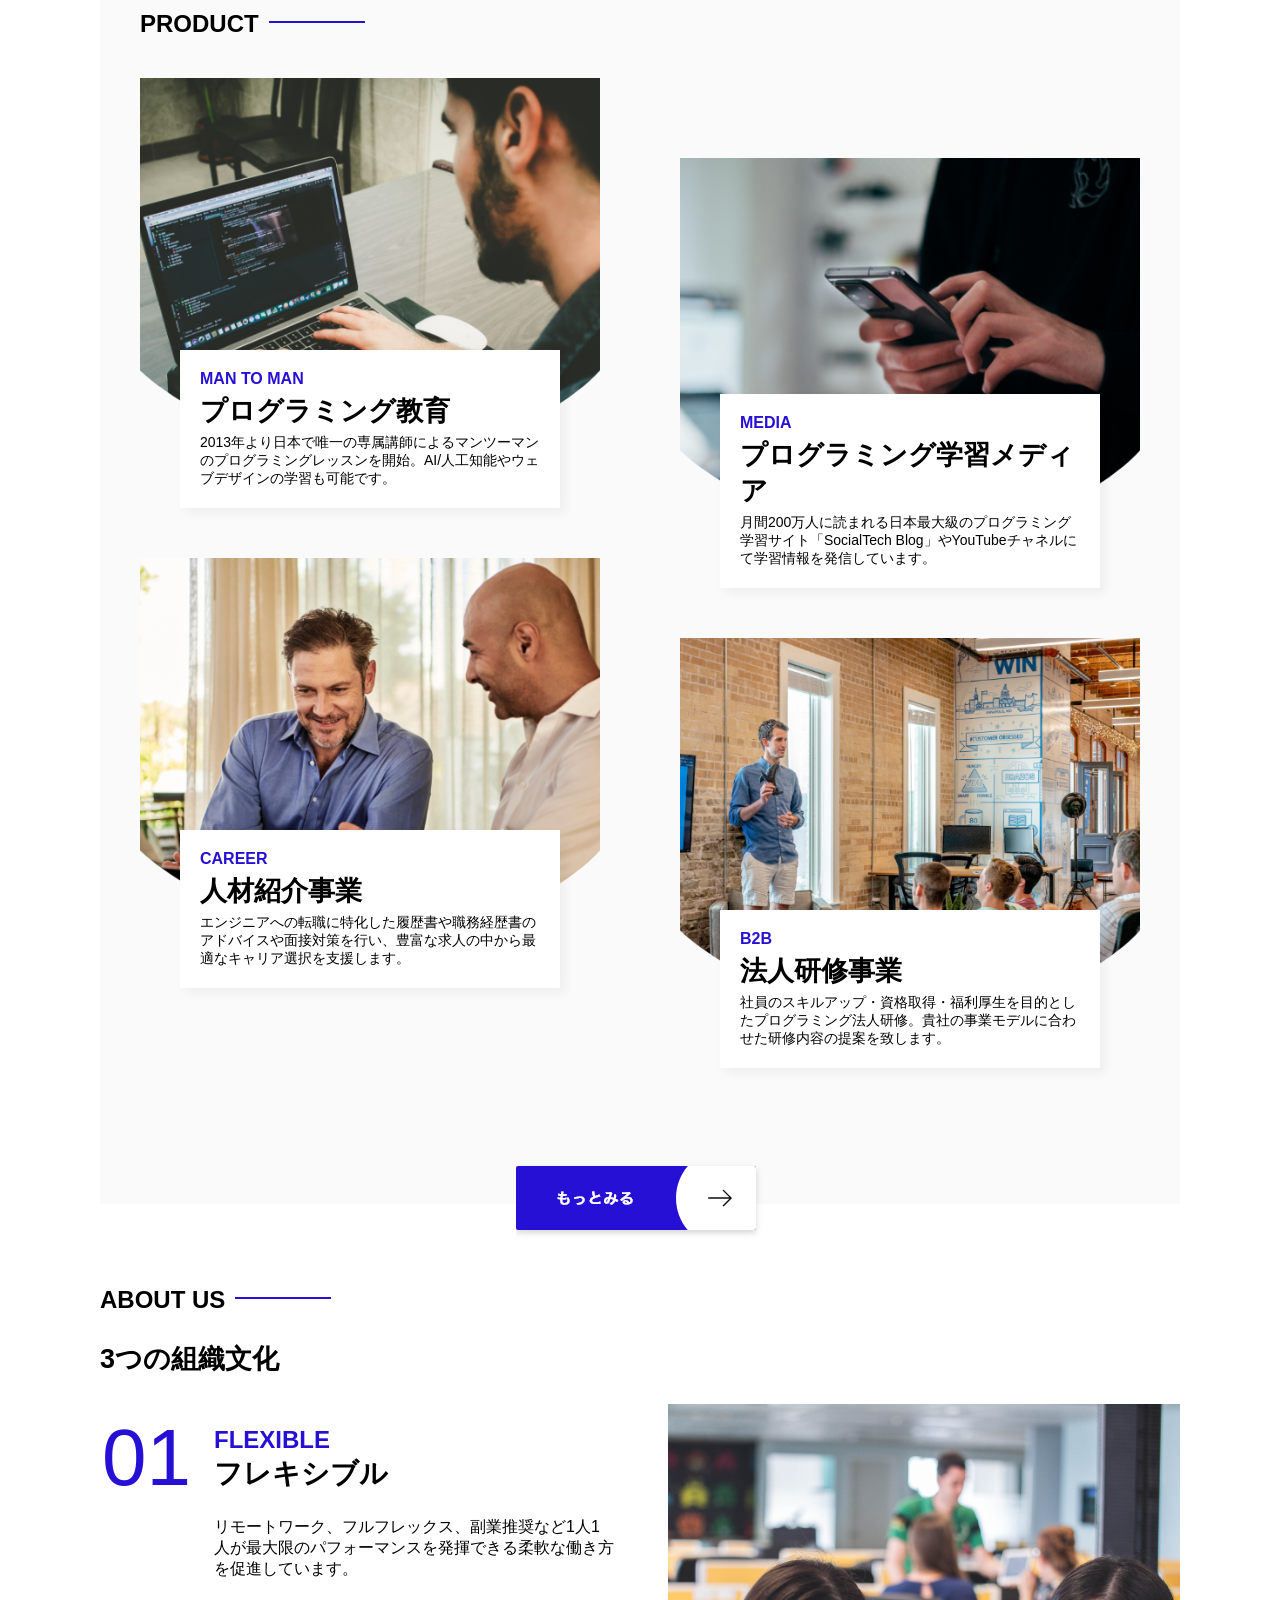
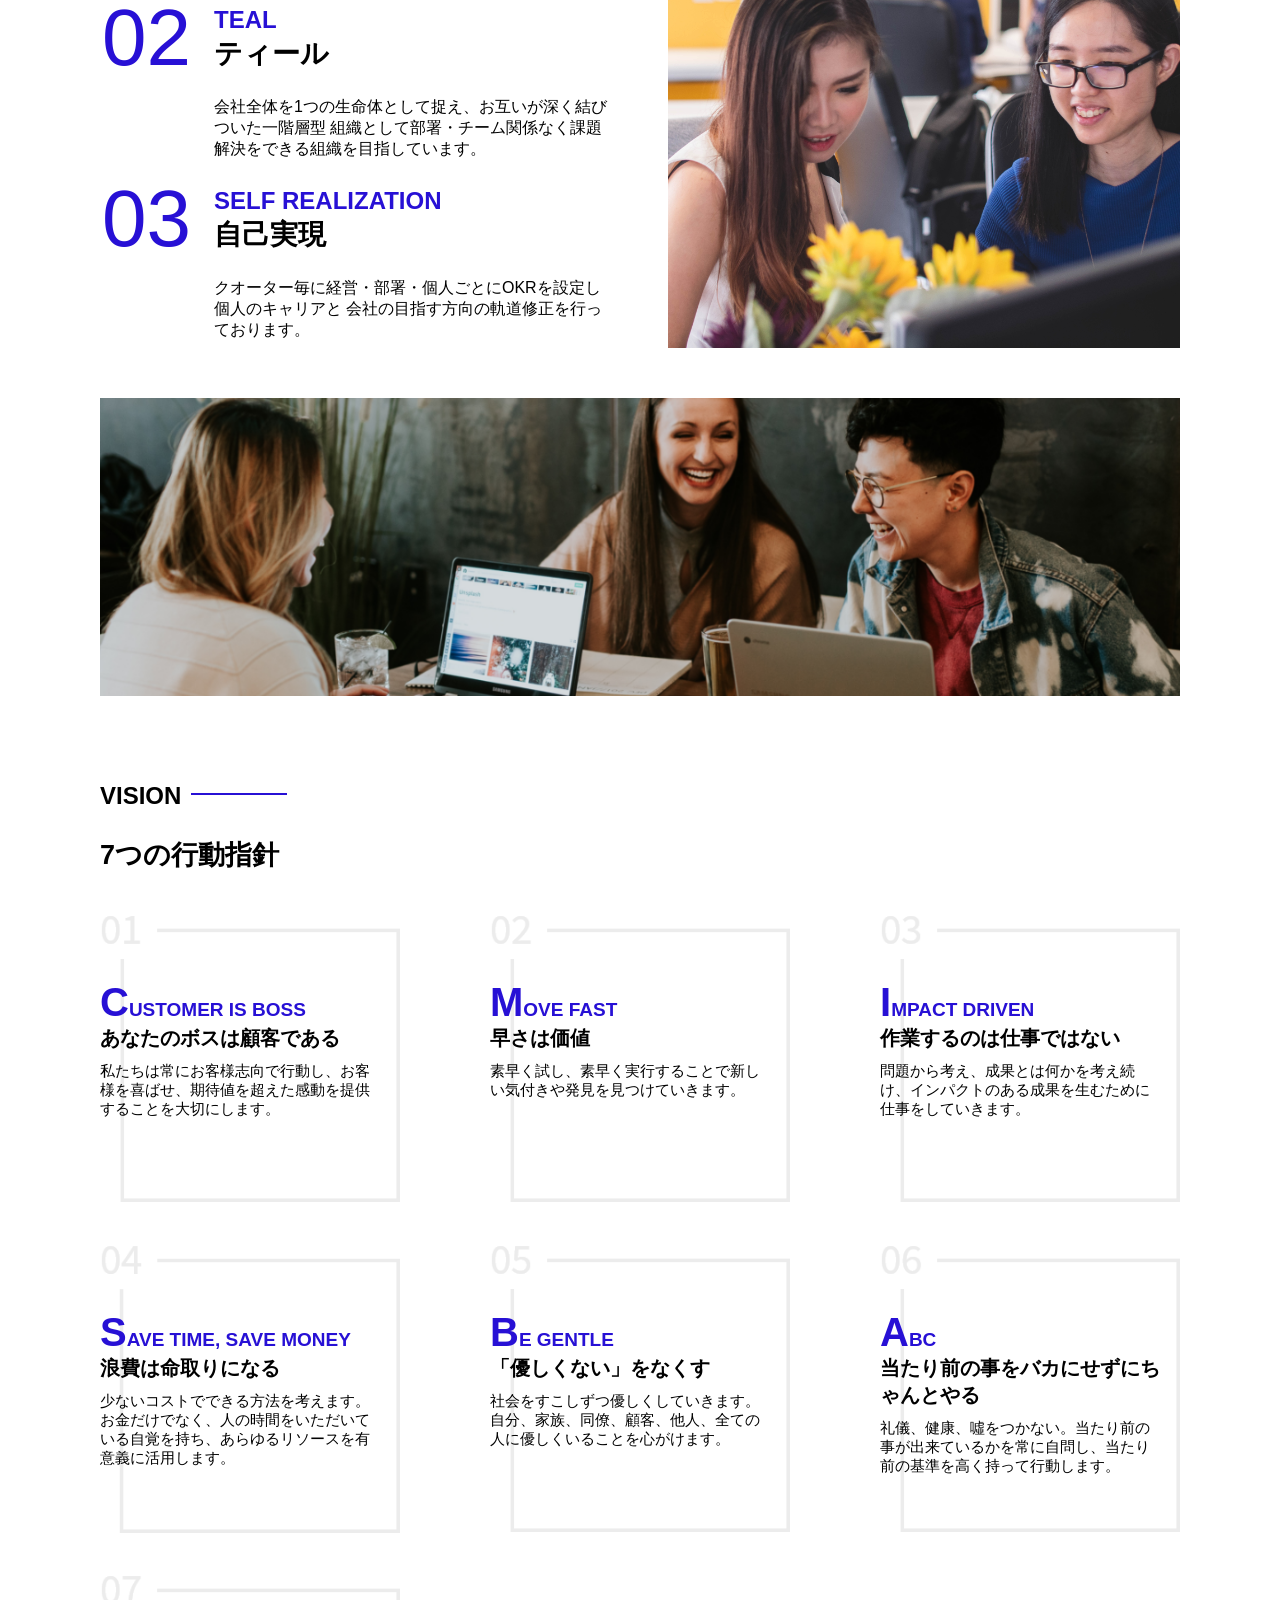
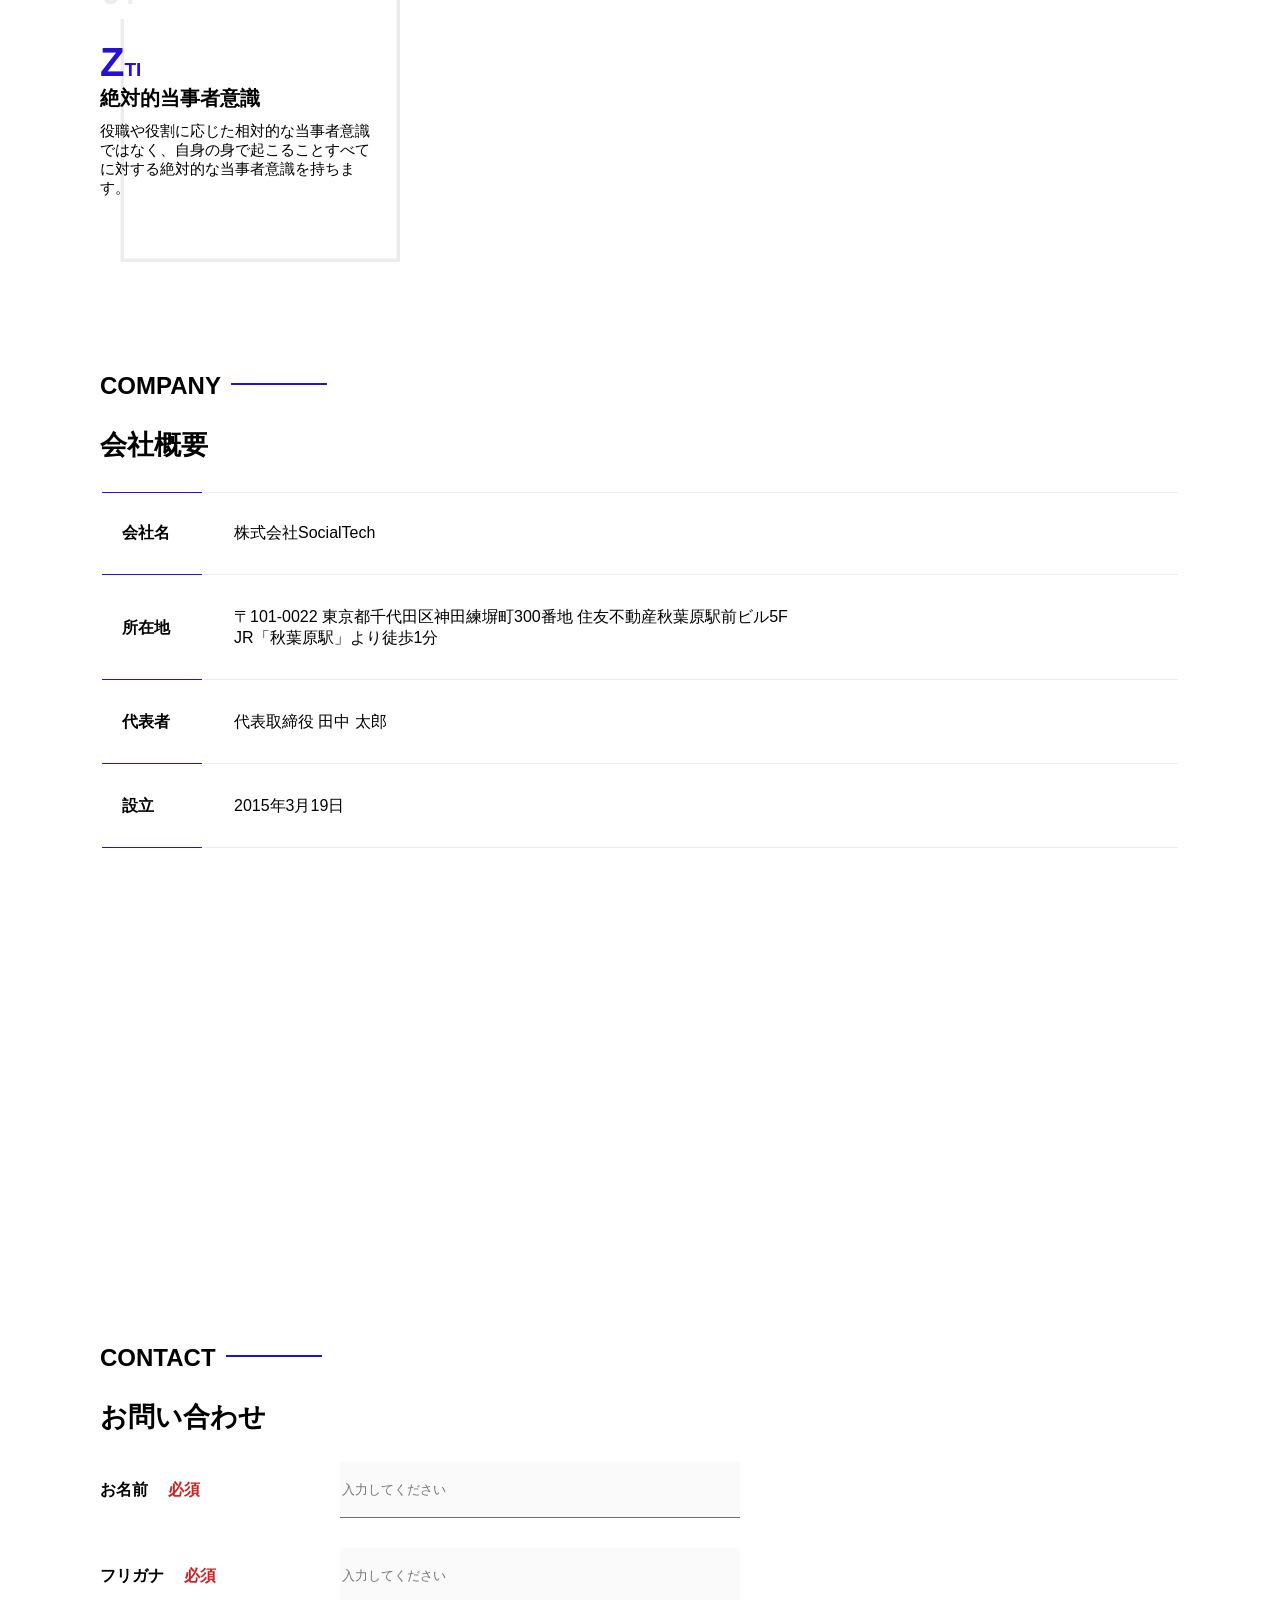
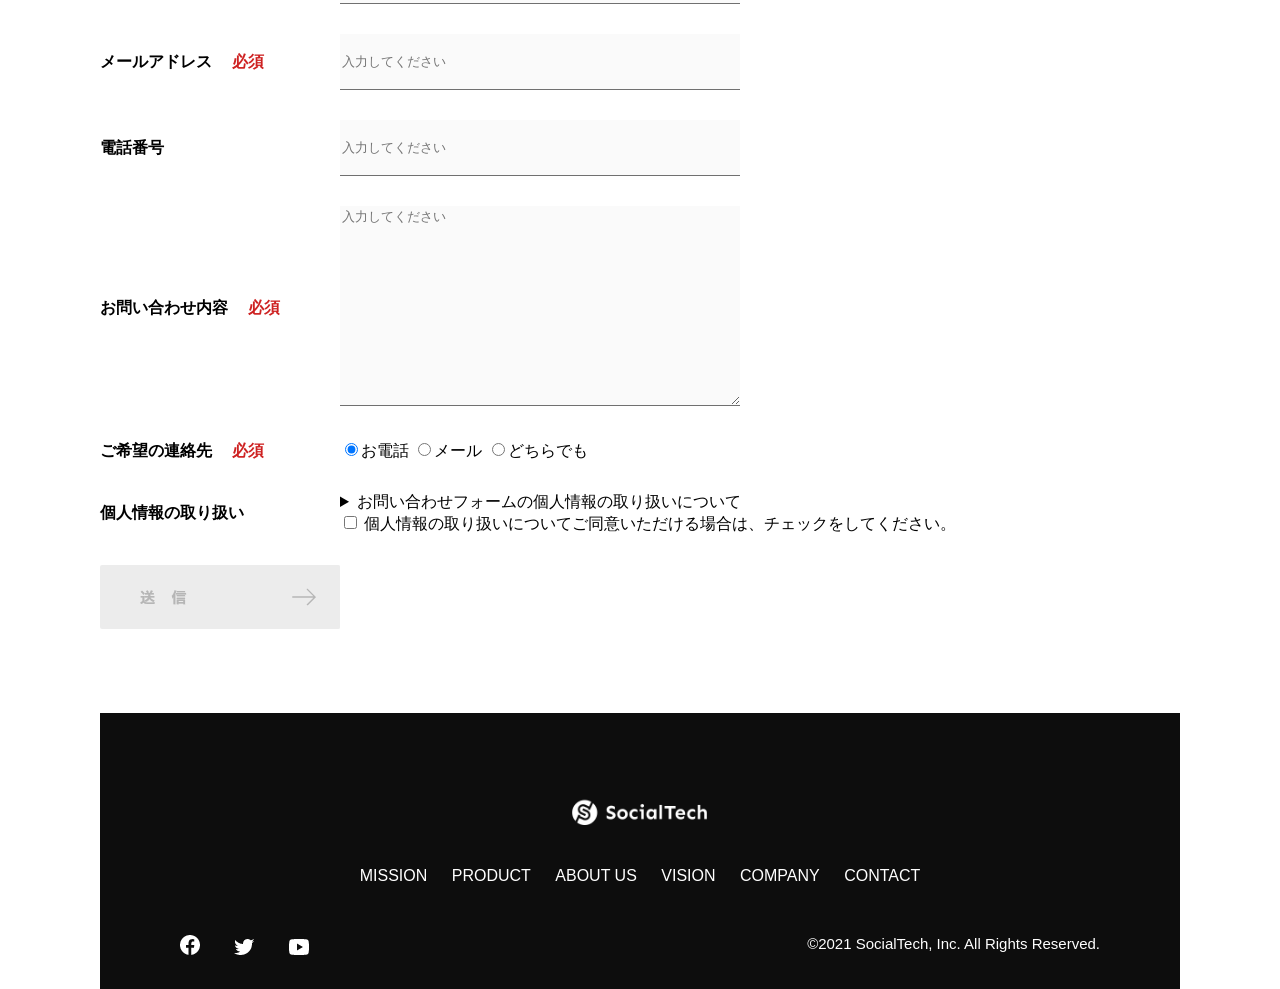
==== commit de14f6b7: "PRODUCTを追加" ====
--- a/index.html
+++ b/index.html
@@ -3,7 +3,7 @@
     <head>
         <title>SocialTech</title>
         <meta charset="UTF-8">
-        <meta name="description" content="SocialTechはEdtech業界のリーディングカンパニーを目指します。">
+        <meta name="description" content="SocialTechはEdTech業界のリーディングカンパニーを目指します。">
         <meta name="viewport" content="width=device-width, initial-scale=1.0">
         <link rel="stylesheet" href="style.css">
     </head>
@@ -41,7 +41,7 @@
                         <li>
                             <a id="logo-sp" href="index.html" onclick="document.getElementById('nav-sp').style.display = 'none'"><img src="images/logo-sp.png" alt="トップページに戻る"></a>
                         </li>
-                        <li><a class="menu" href="missin.html" onclick="document.getElementById('nav-sp').style.display = 'none'">MISSON</a></li>
+                        <li><a class="menu" href="mission.html" onclick="document.getElementById('nav-sp').style.display = 'none'">MISSION</a></li>
                         <li><a class="menu" href="product.html" onclick="document.getElementById('nav-sp').style.display = 'none'">PRODUCT</a></li>
                         <li><a class="menu" href="index.html#aboutus" onclick="document.getElementById('nav-sp').style.display = 'none'">ABOUT US</a></li>
                         <li><a class="menu" href="index.html#vision" onclick="document.getElementById('nav-sp').style.display = 'none'">VISION</a></li>
@@ -57,7 +57,7 @@
                         <img src="images/button-twitter.png" alt="Twitterのリンク">
                     </a>
                     <a href="https://www.youtube.com/channel/UCCFOQO5aDK0xXam4cUQXT8g">
-                        <img src="images/button-youtube.png" alt="Youtubeのリンク">
+                        <img src="images/button-youtube.png" alt="YouTubeのリンク">
                     </a>
                 </div>
              </div>
@@ -66,7 +66,7 @@
             <article>
                 <!-- メインビジュアル -->
                 <section id="main-visual">
-                    <div id="main-massage">
+                    <div id="main-message">
                         <h1>WORLD PEACE</h1>
                         <p>IT教育で世界平和を実現する</p>
                     </div>
@@ -80,7 +80,7 @@
                             <img id="mission-photo" src="images/index/index-mission.png" alt="屋外のベンチで写真を撮影する多国籍の仲間たち">
                             <h3>世界平和の実現</h3>
                             <p>
-                                人類の彼岸である世界平和。世界平和を脅かす様々な社会問題を解決するためには、イノベーションをどんどん起こしていく必要があります。SocialTechは、プログラミング教育を通してイノベーターを輩出することで、世界平和という大きなテーマに挑んでいきます。
+                                人類の悲願である世界平和。世界平和を脅かす様々な社会問題を解決するためには、イノベーションをどんどん起こしていく必要があります。SocialTechは、プログラミング教育を通してイノベーターを輩出することで、世界平和という大きなテーマに挑んでいきます。
                             </p>
                         </div>
                         <div>
@@ -88,7 +88,7 @@
                             <h3>S2DGsの実現</h3>
                             <p>国連が掲げる「Sustainable Development Goals（持続可能な開発目標）」に含まれる17つのグローバル目標のうち、以下の5つの目標の実現をミッションとしてサービスを展開しています。</p>
                             <a href="mission.html">
-                                <img src="images/button-more.png" alt="もっと見る">
+                                <img src="images/button-more.png" alt="もっとみる">
                             </a>
                         </div>
                     </div>
@@ -103,7 +103,7 @@
                                 <div class="product-explain">
                                     <span>MAN TO MAN</span>
                                     <h3>プログラミング教育</h3>
-                                    <p>2013年より日本で唯一の専属講師によるマンツーマンのプログラミングレッスンを開始。AI/人口知能やウェブデザインの学習も可能です。</p>
+                                    <p>2013年より日本で唯一の専属講師によるマンツーマンのプログラミングレッスンを開始。AI/人工知能やウェブデザインの学習も可能です。</p>
                                 </div>
                             </div>
                             <div>
@@ -111,7 +111,7 @@
                                 <div class="product-explain">
                                     <span>CAREER</span>
                                     <h3>人材紹介事業</h3>
-                                    <p>エンジニアへの転職に特化した履歴書や職務経歴書のアドバイスや面談対策を行い、豊富の求人の中から最適なキャリア選択を支援します。</p>
+                                    <p>エンジニアへの転職に特化した履歴書や職務経歴書のアドバイスや面接対策を行い、豊富な求人の中から最適なキャリア選択を支援します。</p>
                                 </div>
                             </div>
                         </div>
@@ -121,11 +121,11 @@
                                 <div class="product-explain">
                                     <span>MEDIA</span>
                                     <h3>プログラミング学習メディア</h3>
-                                    <p>月間200万人に読まれる日本最大級のプログラミング学習サイト「SocialTech Blog」やYoutubeチャネルにて学習情報を発信しています。</p>
+                                    <p>月間200万人に読まれる日本最大級のプログラミング学習サイト「SocialTech Blog」やYouTubeチャネルにて学習情報を発信しています。</p>
                                 </div>
                             </div>
                             <div>
-                                <img class="product-photo" src="images/index/index-b2b.png" alt="公演中の男性とそれを聴く人々">
+                                <img class="product-photo" src="images/index/index-b2b.png" alt="講演中の男性とそれを聴く人々">
                                 <div class="product-explain">
                                     <span>B2B</span>
                                     <h3>法人研修事業</h3>
@@ -136,7 +136,7 @@
                     </div>
                     <div id="product-more">
                         <a href="product.html">
-                            <img src="images/button-more.png" alt="もっと見る">
+                            <img src="images/button-more.png" alt="もっとみる">
                         </a>
                     </div>
                 </section>
@@ -154,7 +154,7 @@
                             <td>
                                 <!-- 空のセル -->
                             </td>
-                            <td class="culture-description">リモートワーク、フルフレックス、副業推奨など1人1人が最大級のパフォーマンスを発揮できる柔軟な働き方を促進しています。</td>
+                            <td class="culture-description">リモートワーク、フルフレックス、副業推奨など1人1人が最大限のパフォーマンスを発揮できる柔軟な働き方を促進しています。</td>
                         </tr>
                         <tr>
                             <td class="culture-num">02</td>
@@ -174,7 +174,7 @@
                             <td>
                                 <!-- 空のセル -->
                             </td>
-                            <td class="culture-description">クオーター毎に経営・部署・個人ごとにOKRを設定し個人キャリアと 会社の目指す方向の軌道修正を行っております。</td>
+                            <td class="culture-description">クオーター毎に経営・部署・個人ごとにOKRを設定し個人のキャリアと 会社の目指す方向の軌道修正を行っております。</td>
                         </tr>
                     </table>
                     <img class="culture-img" src="images/index/index-aboutus1.png" alt="笑顔で話し合う2人の女性">
@@ -230,15 +230,15 @@
                             <img src="images/index/vision-06.png" alt="06">
                             <div>
                                 <h4>ABC</h4>
-                                <h5>当たり前のことをバカにせずにちゃんとやる</h5>
-                                <p>礼儀、健康、噓をつかない。当たり前のことが出来ているかを常に自問し、当たり前の基準を高く持って行動します。</p>
+                                <h5>当たり前の事をバカにせずにちゃんとやる</h5>
+                                <p>礼儀、健康、噓をつかない。当たり前の事が出来ているかを常に自問し、当たり前の基準を高く持って行動します。</p>
                             </div>
                         </div>
                         <div class="vision-box">
                             <img src="images/index/vision-07.png" alt="07">
                             <div>
                                 <h4>ZTI</h4>
-                                <h5>絶対的当事者主義</h5>
+                                <h5>絶対的当事者意識</h5>
                                 <p>役職や役割に応じた相対的な当事者意識ではなく、自身の身で起こることすべてに対する絶対的な当事者意識を持ちます。</p>
                             </div>
                         </div>
@@ -255,7 +255,7 @@
                         </tr>
                         <tr>
                             <th class="tableheader">所在地</th>
-                            <td class="cell">〒102-0022 東京都千代田区神田練塀町300番地 住友不動産秋葉原駅前ビル5F<br>JR「秋葉原駅」より徒歩1分</td>
+                            <td class="cell">〒101-0022 東京都千代田区神田練塀町300番地 住友不動産秋葉原駅前ビル5F<br>JR「秋葉原駅」より徒歩1分</td>
                         </tr>
                         <tr>
                             <th class="tableheader">代表者</th>
@@ -346,24 +346,24 @@
                                             <dt>３．個人情報の利用目的</dt>
                                             <dd>
                                                 <ul>
-                                                    <li>本サービス及び本サービスに関連する情報の提供又はそれらに関する連絡のため</li>
-                                                    <li>ユーザーの本人確認のため</li>
-                                                    <li>当社サービスのご案内のため</li>
-                                                    <li>当社の商品等の広告または宣伝（電子メールによるものを含むものとします。）</li>
+                                                    <li>・本サービス及び本サービスに関連する情報の提供又はそれらに関する連絡のため</li>
+                                                    <li>・ユーザーの本人確認のため</li>
+                                                    <li>・当社サービスのご案内のため</li>
+                                                    <li>・当社の商品等の広告または宣伝（電子メールによるものを含むものとします。）</li>
                                                 </ul>
                                             </dd>
                                             <dt>４．個人情報の取り扱い業務の委託</dt>
                                             <dd>個人情報の取扱業務の全部または一部を外部に業務委託する場合があります。その際、弊社は、個人情報を適切に保護できる管理体制を敷き実行していることを条件として委託先を厳選したうえで、機密保持契約を委託先と締結し、お客様の個人情報を厳密に管理させます。</dd>
                                             <dt>５．個人情報の開示等の請求</dt>
                                             <dd>
-                                                お客様は、弊社に対してご自身の個人情報の開示等（利用目的の通知、開示、内容の訂正・追加・削除、利用の停止または消去、第三者への提供の停止）に関して、当社問合せ窓口に申し出ることができます。<br>
+                                                お客様は、弊社に対してご自身の個人情報の開示等（利用目的の通知、開示、内容の訂正・追加・削除、利用の停止または消去、第三者への提供の停止）に関して、当社問合わせ窓口に申し出ることができます。<br>
                                                 その際、弊社はお客様ご本人を確認させていただいたうえで、合理的な期間内に対応いたします。<br>
-                                                なお、個人情報に関する弊社問合せ先は、次の通りです。
+                                                なお、個人情報に関する弊社問合わせ先は、次の通りです。
                                             </dd>
                                             <dd>
-                                                <p>株式会社SocialTech 個人情報問合せ窓口</p>
-                                                <p>〒150-0043 東京都千代田区神田練塀町300番地 住友不動産秋葉原駅前ビル5F</p>
-                                                <p>メールアドレス：samurai@example.com TEL：03-1234-5678</p>
+                                                <p>株式会社SocialTech　個人情報問合せ窓口</p>
+                                                <p>〒150-0043　東京都千代田区神田練塀町300番地 住友不動産秋葉原駅前ビル5F</p>
+                                                <p>メールアドレス：samurai@example.com　TEL：03-1234-5678</p>
                                             </dd>
 
                                             <dt>６．個人情報を提供されることの任意性について</dt>
@@ -396,9 +396,9 @@
                 <div class="sns-btns">
                     <a href="https://www.facebook.com/sejuku2013"><img src="images/button-facebook.png" alt="Facebookのリンク"></a>
                     <a href="https://twitter.com/samuraijuku"><img src="images/button-twitter.png" alt="Twitterのリンク"></a>
-                    <a href="https://www.youtube.com/channel/UCCFOQO5aDK0xXam4cUQXT8g"><img src="images/button-youtube.png" alt="Youtubeのリンク"></a>
+                    <a href="https://www.youtube.com/channel/UCCFOQO5aDK0xXam4cUQXT8g"><img src="images/button-youtube.png" alt="YouTubeのリンク"></a>
                 </div>
-                <p id="copyright">&copy;2021 SocialTech, Inc. All rights Reserved.</p>
+                <p id="copyright">&copy;2021 SocialTech, Inc. All Rights Reserved.</p>
             </div>
          </footer>
     </body>
--- a/style.css
+++ b/style.css
@@ -56,7 +56,7 @@
 }
 
 
-#main-massage {
+#main-message {
     position: absolute;
     top: 0;
     left: 0;
@@ -64,17 +64,17 @@
     color: #ffffff;
     border-radius: 0 0 476px 0;
     max-width: 620px;
+    height: 100%;
     width: 100%;
-    height: 100%;
     z-index: 11;
 }
 
-#main-massage > h1 {
+#main-message h1 {
     font-size: 60px;
     margin: 100px 0 0 50px;
 }
 
-#main-massage > p {
+#main-message > p {
     font-size: 28px;
     margin: 0 0 0 50px;
 }
@@ -121,7 +121,7 @@
 }
 
 #s2dgs {
-    margin: 50px 0 0 0;
+    margin-top: 50px;
     width: 100%;
 }
 
@@ -151,7 +151,7 @@
     margin-top: 80px;
 }
 
-/* 画像+説明の枠 */
+/* 写真+説明の枠 */
 #product-left > div {
     position: relative;
     height: 480px;
@@ -164,7 +164,7 @@
     margin-left: 20px;
 }
 
-/* 画像 */
+/* 写真 */
 .product-photo {
     width: 100%
 }
@@ -185,7 +185,7 @@
     color: #2710d5;
     font-weight: bold;
     font-size: 16px;
-    margin: 0;
+    margin: 0px;
 }
 
 /* 説明文の見出し */
@@ -214,12 +214,12 @@
     margin: 80px auto 80px auto;
 }
 
-/* 3つの組織文化と画像を入れる枠 */
+/* 3つの組織文化と写真を入れる枠 */
 #aboutus > div {
     display: flex;
 }
 
-/* 画像 */
+/* 写真 */
 .culture-img {
     width: 50%;
     align-self: flex-start;
@@ -244,8 +244,8 @@
 
 /* 見出し */
 .culture-table th {
+    text-align: left;
     font-size: 28px;
-    text-align: left;
     font-weight: bold;
 }
 
@@ -280,14 +280,12 @@
     position: relative;
 }
 
-/* 画像 */
 .vision-box > img {
     width: 100%;
     position: relative;
     z-index: 30;
 }
 
-/* 見出しと説明文 */
 .vision-box > div {
     position: absolute;
     top: 0;
@@ -296,25 +294,21 @@
     margin-right: 20px;
 }
 
-/* 英語の見出し */
 .vision-box > div > h4 {
     color: #2710d5;
     font-size: 19px;
-    margin-top: 80px;
-}
-
-/* h4の1文字目 */
+    margin: 80px 0 0 0;
+}
+
 .vision-box > div > h4::first-letter {
     font-size: 40px;
 }
 
-/* 日本語の見出し */
 .vision-box > div > h5 {
     font-size: 20px;
     margin: 0 0 0 0;
 }
 
-/* 説明文 */
 .vision-box > div > p {
     margin: 10px 0 0 0;
 }
@@ -330,7 +324,7 @@
 
 .tableheader {
     text-align: left;
-    padding: 20px 20px 20px 20px;
+    padding: 20px;
     border-bottom-color: #2710d5;
     border-bottom-width: 1px;
     border-bottom-style: solid;
@@ -359,12 +353,12 @@
 #company > iframe {
     width: 100%;
     height: 368px;
-    margin: 40px 0 0 0;
+    margin-top: 40px;
 }
 
 /* お問い合わせ */
 #contact {
-    margin: 80px auto;
+    margin: 80px auto 80px auto;
 }
 
 /* 外枠 */
@@ -375,7 +369,7 @@
     padding-bottom: 30px;
 }
 
-/* 左列の見出し */
+/* 左列　見出し */
 .contact-heading {
     width: 240px;
     align-self: center;
@@ -389,7 +383,7 @@
 /* 必須 */
 .contact-span {
     color: #ce2222;
-    margin-left: 20px;
+    margin:0 0 0 20px;
     font-weight: bold;
 }
 
@@ -398,10 +392,12 @@
     border-top: 0px;
     border-left: 0px;
     border-right: 0px;
-    border-bottom: 1px solid #707070;
+    border-bottom-width: 1px;
+    border-bottom-color: #707070;
+    border-style: solid; 
     background-color: #fafafa;
+    height: 56px;
     width: 400px;
-    height: 56px;
 }
 
 /* お問い合わせ内容のテキストエリア */
@@ -416,27 +412,22 @@
     height: 200px;
 }
 
-/* 各項目の見出し */
 #contact dt {
     font-weight: bold;
 }
 
-/* 各項目の説明 */
 #contact dd {
     margin: 0 0 16px 0;
 }
 
-/* 説明内の段落 */
 #contact dd p {
     margin: 0;
 }
 
-/* 説明内のリスト */
 #contact dd ul {
     padding-left: 0;
 }
 
-/* リストの項目 */
 #contact dd li {
     margin-bottom: 0;
     list-style: none;
@@ -453,7 +444,10 @@
     margin-bottom: 30px;
 }
 
-/* フッターのハイパーリンク */
+#footer-link {
+    margin-bottom: 50px;
+}
+
 #footer-link > a {
     text-decoration: none;
     margin: 10px;
@@ -464,19 +458,204 @@
     text-decoration: underline;
 }
 
-/* SNSボタン */
 #sns-footer {
     display: flex;
     justify-content: space-between;
 }
 
 #sns-footer a {
-    margin: 30px;
-}
-
-/* コピーライト */
+    margin-right: 30px;
+}
+
 #copyright {
     color: #ffffff;
+    margin: 0;
+}
+
+/* mission.html用スタイル */
+/* ミッションのメインビジュアル */
+.mission-main-inner {
+    background-image: url("images/mission/mission-main.png");
+    background-repeat: no-repeat;
+    background-position-y: center;
+}
+
+#mission-title {
+    background-color: #2710d5;
+    width: 368px;
+    color: #ffffff;
+    height: 496px;
+    border-radius: 0 248px 248px 0;
+    position: relative;
+}
+
+#mission-title h1 {
+    position: absolute;
+    top: 0;
+    left: 100px;
+    font-size: 80px;
+    line-height: 1;
+}
+
+#mission-title h1 span {
+    font-size: 26px;
+}
+
+#mission-title > p {
+    position: absolute;
+    top: 350px;
+    left: 100px;
+    font-size: 16px;
+}
+
+/* ミッションページ　S2DGSの設定 */
+#mission-s2dgs {
+    padding: 20px;
+}
+
+.mission-h2 {
+    color: #2710d5;
+    font-size: 40px;
+}
+
+.mission-h2::after {
+    content: none;
+}
+
+/* ミッションページ　5つのゴールの設定 */
+#mission-five-goals {
+    padding: 20px;
+    display: flex;
+}
+
+#mission-five-goals .five-goals-image {
+    width: 30%;
+    padding: 20px;
+}
+
+#mission-five-goals .five-goals-image img {
+    width: 100%;
+}
+
+#mission-five-goals .five-goals-read {
+    width: 70%;
+    padding: 20px;
+}
+
+#mission-five-goals .five-goals-read > div {
+    margin-bottom: 40px;
+}
+
+.fivegoals-image-right {
+    float: right;
+    margin: 20px;
+}
+
+.fivegoals-image-left {
+    float: left;
+    margin: 20px;
+}
+
+.fivegoals-number {
+    color: #2710d5;
+    font-size: 48px;
+    font-weight: bold;
+    margin: 0;
+}
+
+.fivegoals-h3 {
+    font-size: 28px;
+    margin: 0;
+}
+
+.fivegoals-p {
+    margin: 0;
+}
+
+/* プロダクトページ */
+.product-main-inner {
+    background-image: url("images/product/product-main.png");
+    background-repeat: no-repeat;
+    background-position-y: center;
+}
+
+#product-title {
+    background-color: #2710d5;
+    width: 368px;
+    color: #ffffff;
+    height: 496px;
+    border-radius: 0 248px 248px 0;
+    position: relative;
+}
+
+#product-title h1 {
+    position: absolute;
+    top: 0;
+    left: 100px;
+    font-size: 80px;
+    line-height: 1;
+}
+
+#product-title h1 span {
+    font-size: 26px;
+}
+
+#product-title > p {
+    position: absolute;
+    top: 350px;
+    left: 100px;
+    font-size: 16px;
+}
+
+/* セクション */
+.product-section {
+    display: flex;
+    padding: 20px 20px 0;
+}
+
+.product-section .product-section-img {
+    width: 450px;
+}
+
+/* 左が画像のセクション */
+.product-section-left .product-section-img img {
+    width: 100%;
+    padding: 0 40px 30px 0;
+    border-radius: 0 432px 0 0;
+}
+
+.product-section-left .product-read {
+    width: 50%;
+    flex-grow: 1;
+}
+
+.product-section-left .product-read p {
+    margin-bottom: 0;
+}
+
+/* 右が画像のセクション */
+.product-section-right {
+    justify-content: space-between;
+}
+
+.product-section-right .product-section-img img {
+    width: 100%;
+    padding: 0 0 30px 40px;
+    border-radius: 432px 0 0 0;
+}
+
+.product-section-right .product-read {
+    width: 500px;
+}
+
+.product-h2 {
+    color:#2710d5;
+    font-size: 24px;
+    margin: 0;
+}
+
+.product-h3 {
+    font-size: 28px;
     margin: 0;
 }
 
@@ -489,6 +668,7 @@
         display: none;
     }
     
+    /* ハンバーガーメニュー */
     #menu-sp {
         display: block;
         background-color: transparent;
@@ -496,7 +676,9 @@
         padding: 0;
         border: none;
     }
-
+    
+    /* スマホ用ナビゲーションの表示切替 */
+    /* 初期状態、レイアウトと非表示設定 */
     #nav-sp {
         background-color: #2710d5;
         position: fixed;
@@ -507,7 +689,8 @@
         display: none;
         z-index: 100;
     }
-
+    
+    /* xボタン */
     #close {
         position: absolute;
         top: 20px;
@@ -517,17 +700,19 @@
     }
 
     #nav-sp nav ul {
-        padding: 0;
+        padding-left: 0;
     }
 
     #nav-sp nav li {
         list-style: none;
     }
-
+    
+    /* ナビゲーション用ロゴ */
     #logo-sp {
         margin: 80px 0 30px 20px;
     }
-
+    
+    /* ナビゲーションのリンクの装飾設定 */
     #nav-sp nav a {
         display: block;
         color: #ffffff;
@@ -550,6 +735,7 @@
     #sns {
         position: absolute;
         bottom: 20px;
+        left: 20px;
     }
 
     #sns > a {
@@ -622,14 +808,38 @@
     }
 
     /* 左右のカラム　スマホでは縦並び */
-    #product-left,#product-right {
+    #product-left,
+    #product-right {
         width: 100%;
         margin: 0;
+    }
+
+    /* 写真+説明の枠 */
+    #product-left > div,
+    #product-right > div {
+        height: auto;
+        margin: 0;
+    }
+
+    /* 説明文の枠 */
+    .product-explain {
+        position: relative;
+        margin: 0;
+    }
+
+    .product-explain > h3 {
+        margin: 10px 0 10px 0;
+        font-size: 24px;
+    }
+
+    /* もっと見るボタン */
+    #product-more {
+        text-align: left;
     }
 
     /* ABOUT US */
     #aboutus {
-        margin: 80px 20px;
+        margin: 80px 20px 80px 20px;
     }
 
     #aboutus > div {
@@ -695,27 +905,27 @@
         padding: 20px;
     }
 
-    #company > iflame {
+    #company > iframe {
         height: 240px;
     }
 
-    /* コンタクト */
+    /* お問い合わせ */
     #contact {
         margin: 80px 20px 80px 20px;
     }
 
     #contact > h3 {
-        margin: 0 0 20px 0;
+        margin-bottom: 20px;
     }
 
     #contact > form > div {
         flex-direction: column;
-        margin: 0 0 20px 0;
+        margin-bottom: 20px;
     }
 
     .contact-heading {
         align-self: auto;
-        margin: 0 0 20px 0;
+        margin-bottom: 20px;
     }
 
     .contact-textbox {
@@ -732,7 +942,7 @@
         margin-bottom: 20px;
     }
 
-    /* フッダー */
+    /* フッター */
     footer {
         padding: 30px 20px 50px 20px;
         text-align: left;
@@ -757,6 +967,147 @@
 
     #copyright {
         font-size: 12px;
-        margin: 30px 0 0 0;
+        margin-top: 30px;
+    }
+
+    /* mission.html用スタイル */
+    /* ミッションのメインビジュアル */
+    #mission-main {
+        height: 256px;
+        margin-top: 4%;
+        position: relative;
+    }
+
+    .mission-main-inner {
+        height: 80%;
+        background-size: cover;
+    }
+
+    #mission-title {
+        width: 136px;
+        height: 256px;
+        position: absolute;
+        top: -10%;
+    }
+
+    #mission-title h1 {
+        left: 20px;
+        font-size: 40px;
+    }
+
+    #mission-title h1 span {
+        font-size: 18px;
+    }
+
+    #mission-title > p {
+        top: 180px;
+        left: 20px;
+        font-size: 13px;
+    }
+
+    /* ミッションページ　S2DGSの設定 */
+    .mission-h2 {
+        font-size: 38px;
+        margin: 0px;
+    }
+
+    .mission-h2::after {
+        content: none;
+    }
+
+    #mission-s2dgs > img {
+        width: 100%;
+    }
+
+    /* ミッションページ　5つのゴールの設定 */
+    #mission-five-goals {
+        flex-direction: column;
+    }
+
+    #mission-five-goals > div {
+        padding: 0;
+    }
+
+    #mission-five-goals .five-goals-image, #mission-five-goals .five-goals-read {
+        width: 100%;
+        padding: 0;
+    }
+
+    #mission-five-goals .five-goals-read > div {
+        display: flex;
+        flex-direction: column;
+    }
+
+    .fivegoals-image-right, .fivegoals-image-left {
+        align-self: center;
+    }
+
+    /* プロダクトページ */
+    #product-main {
+        height: 256px;
+        margin-top: 4%;
+        position: relative;
+    }
+
+    .product-main-inner {
+        height: 80%;
+        background-size: cover;
+    }
+
+    #product-title {
+        width: 136px;
+        height: 256px;
+        position: absolute;
+        top: -10%;
+    }
+
+    #product-title h1 {
+        left: 20px;
+        font-size: 40px;
+    }
+
+    #product-title h1 span {
+        font-size: 18px;
+    }
+
+    #product-title > p {
+        top: 180px;
+        left: 20px;
+        font-size: 13px;
+    }
+
+    /* セクション */
+    .product-section {
+        flex-direction: column;
+    }
+
+    .product-section .product-section-img {
+        width: 100%;
+    }
+
+    .product-section .product-section-img img {
+        width: 100%;
+        padding: 0;
+    }
+    
+    /* 左が画像のセクション */
+    .product-section-left .product-section-img img {
+        border-radius: 0 300px 0 0;
+    }
+
+    .product-section-left .product-read {
+        width: 100%;
+        flex-grow: 1;
+    }
+
+    /* 右が画像のセクション */
+    .product-section-right .product-section-img img {
+        order: 1;
+        border-radius: 300px 0 0 0;
+    }
+
+    .product-section-right .product-read {
+        order: 2;
+        width: 100%;
     }
 }
